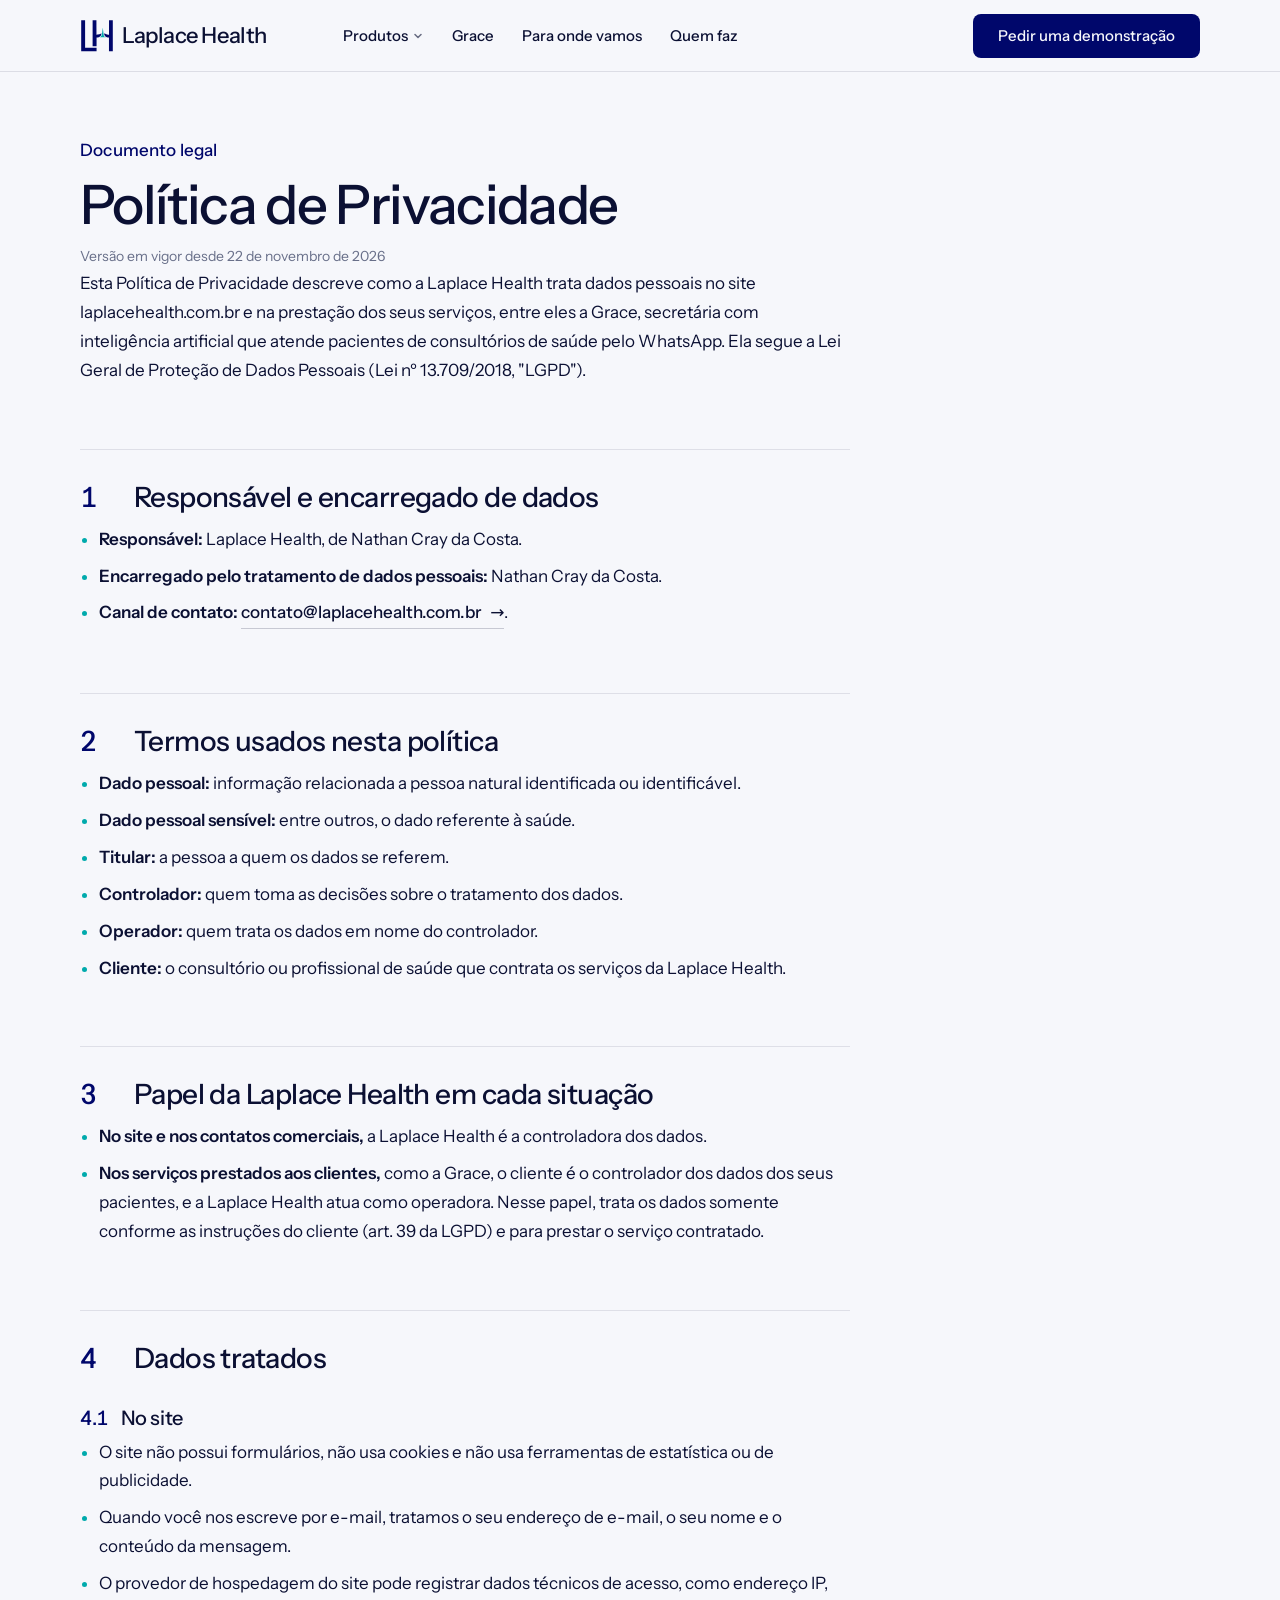
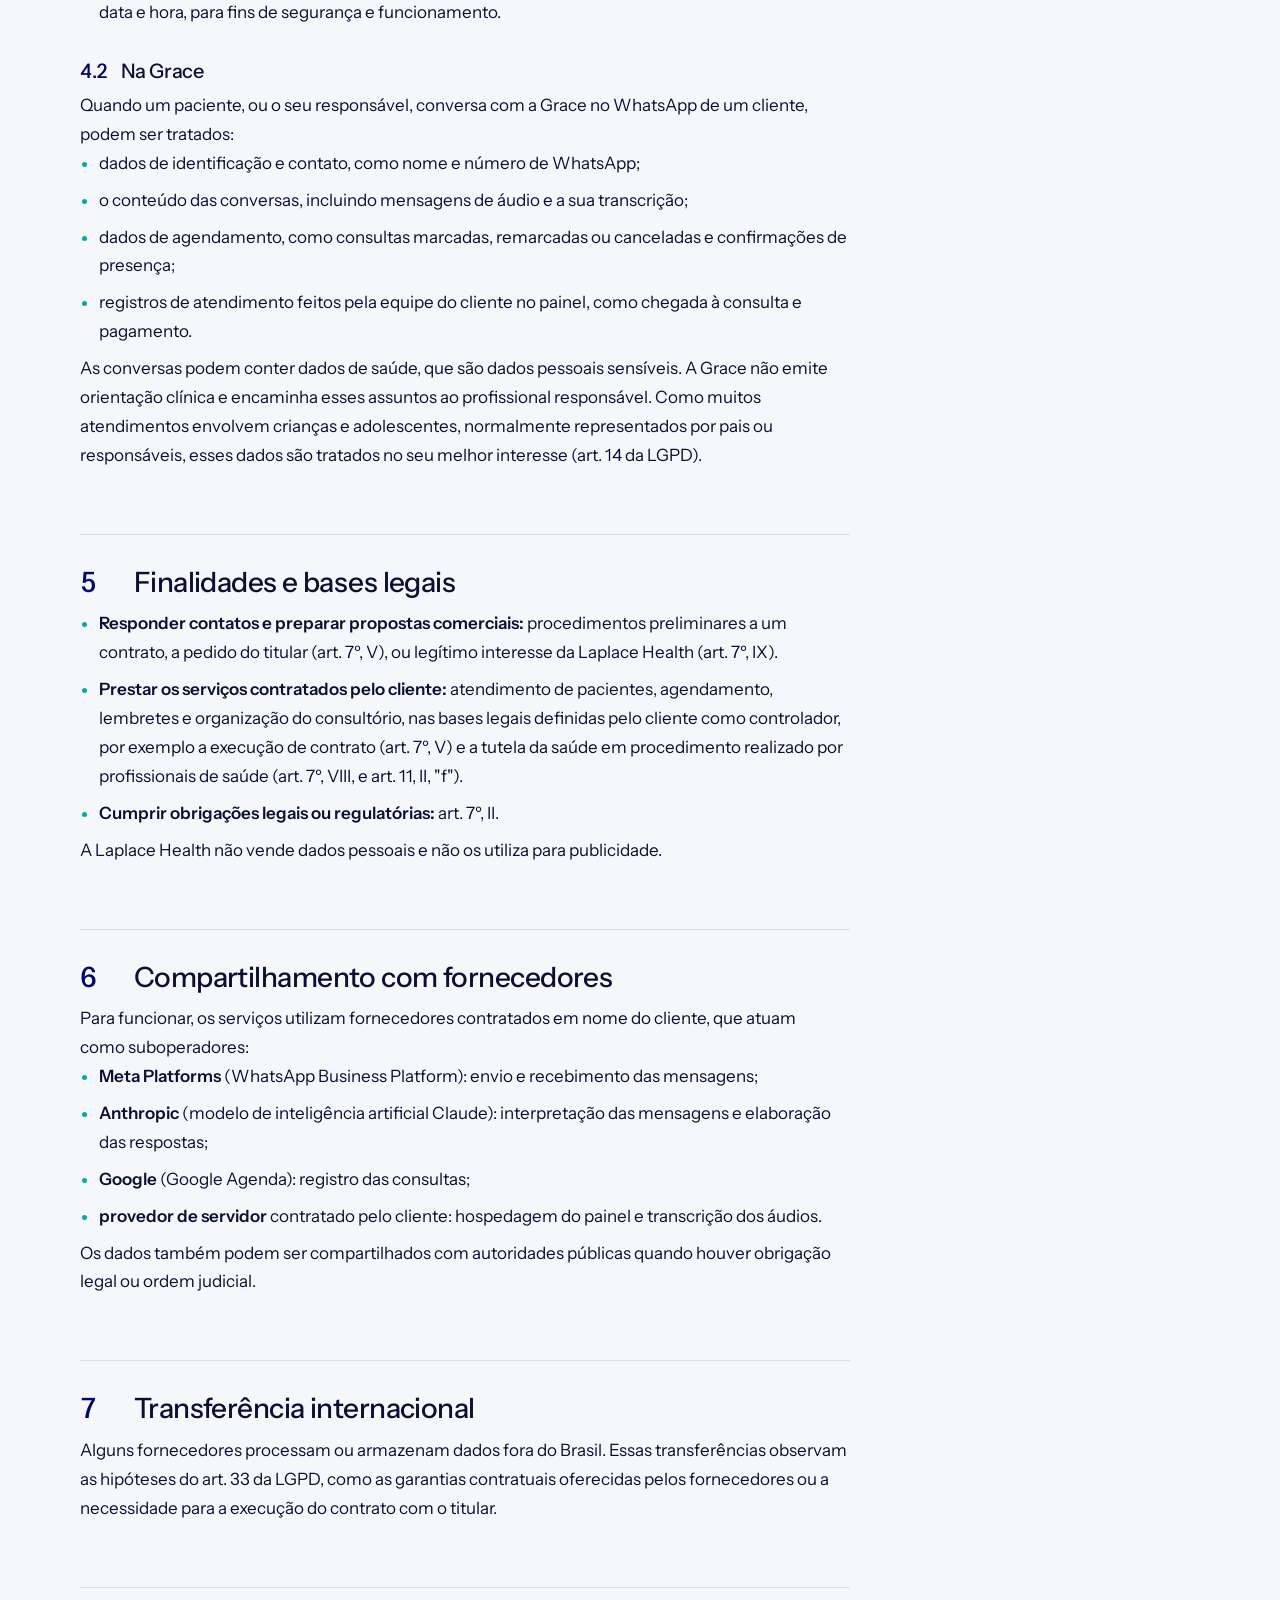
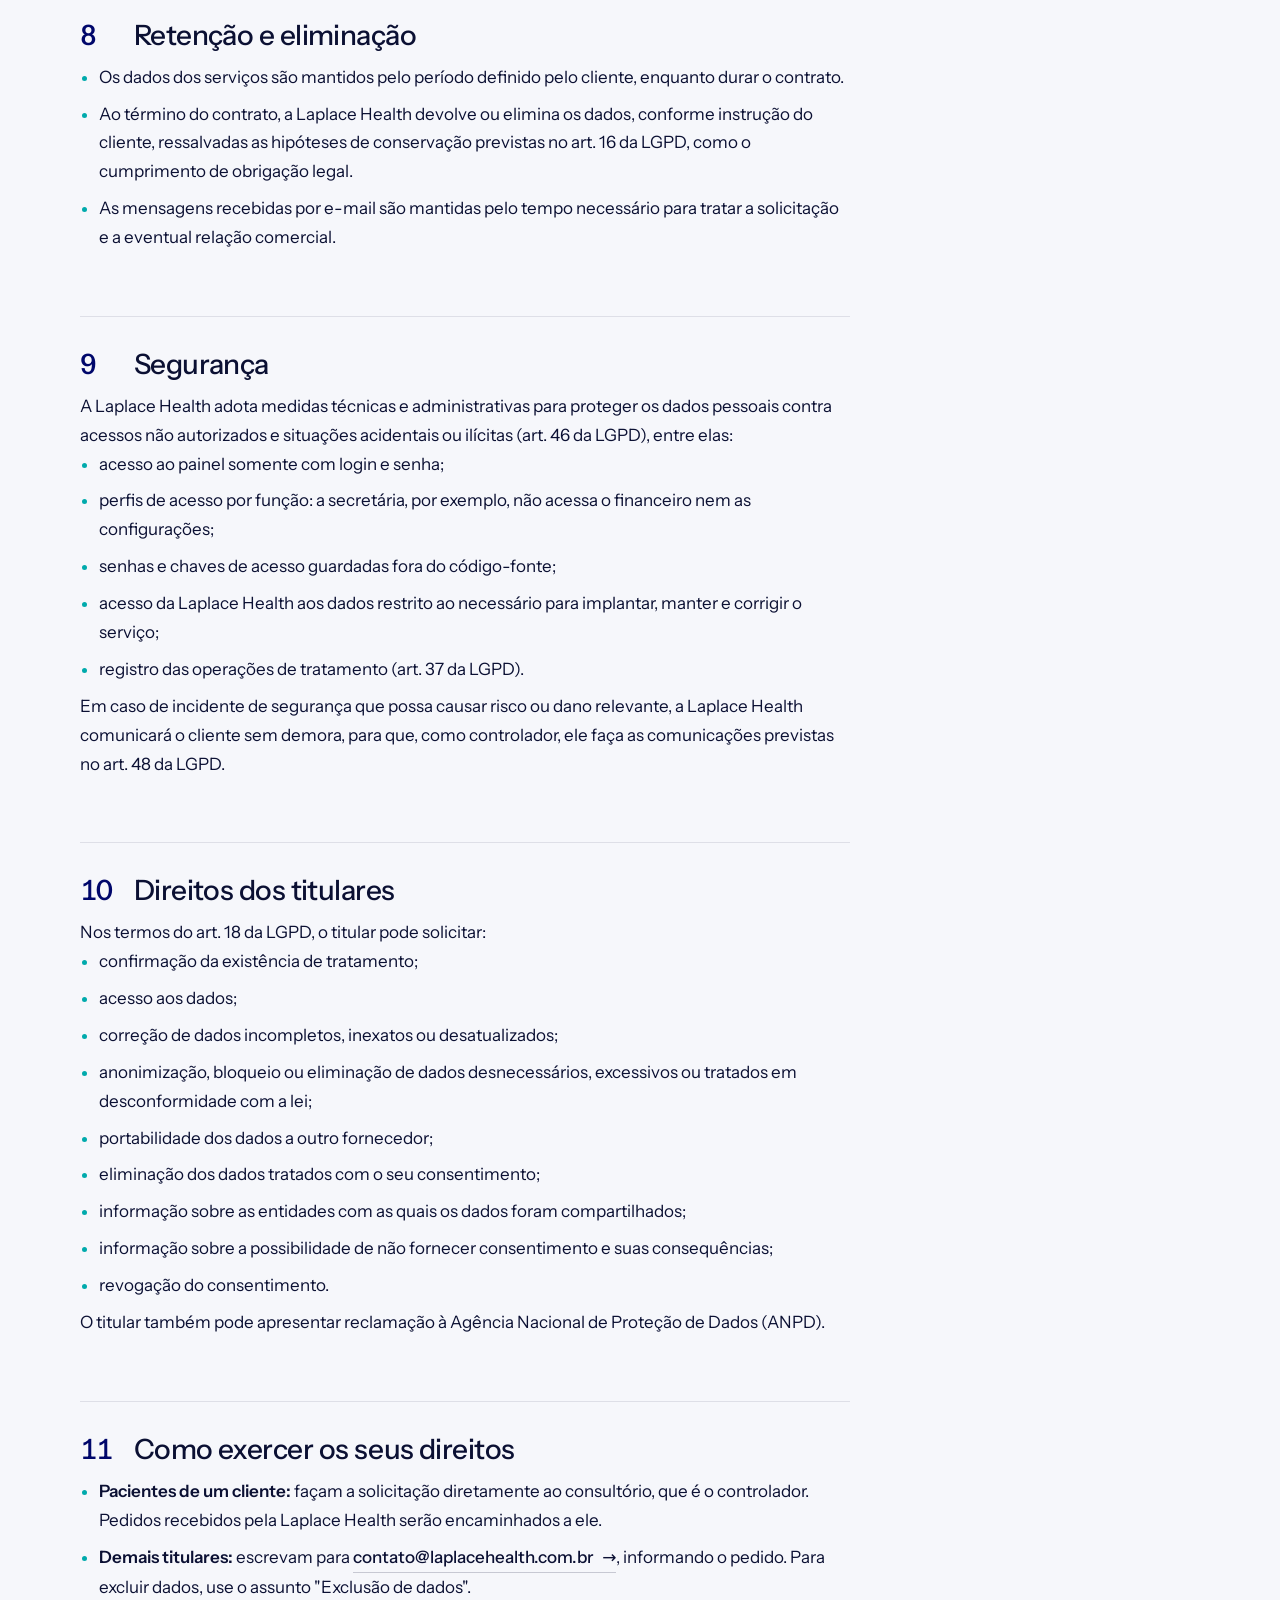
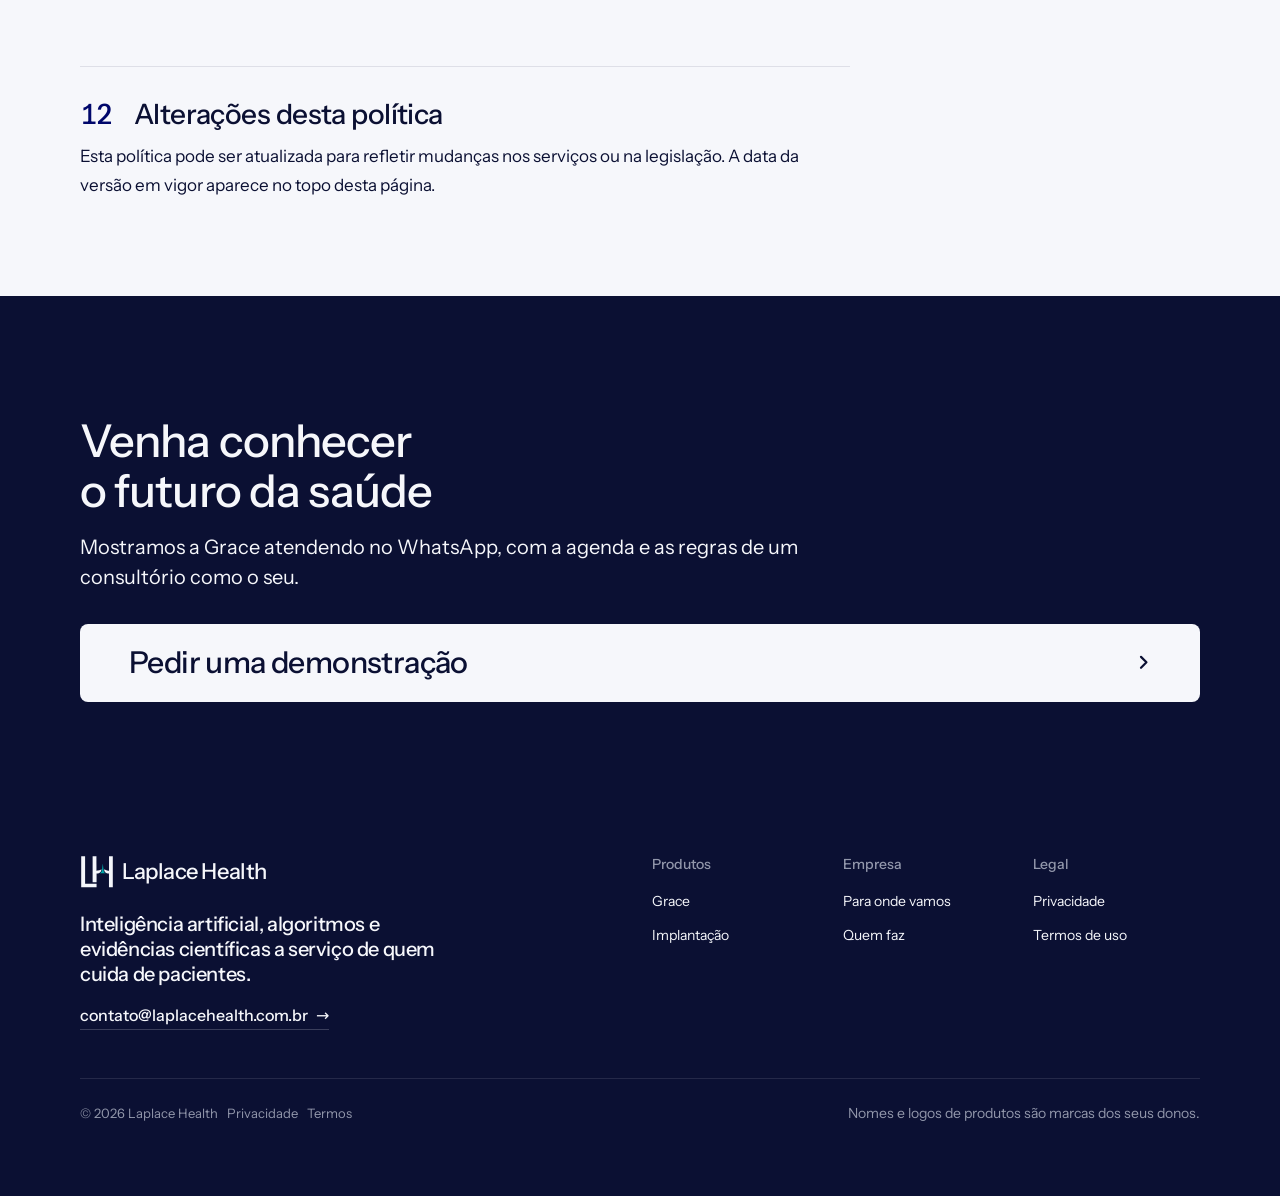
==== privacidade.html @ 8d8a3509 "Site da Laplace Health (publicação) Co-Authored-By: Claude Opus 5.5 <noreply@anthropic.com>" ====
<!doctype html>
<html lang="pt-BR" data-type="software" data-radius="soft" data-ground="sage" data-buttons="tonal" data-motion>
<head>
<meta charset="utf-8">
<meta name="viewport" content="width=device-width, initial-scale=1, viewport-fit=cover">
<title>Política de Privacidade: Laplace Health</title>
<meta name="description" content="Como a Laplace Health trata dados pessoais neste site e na Grace, secretária no WhatsApp para consultórios de saúde.">
<meta property="og:type" content="website">
<meta property="og:title" content="Política de privacidade: Laplace Health">
<meta property="og:description" content="Como a Laplace Health trata dados pessoais neste site e na Grace, secretária no WhatsApp para consultórios de saúde.">
<meta property="og:image" content="share.jpg">
<meta name="twitter:card" content="summary_large_image">
<link rel="icon" href="img/favicon.svg" type="image/svg+xml">
<meta name="theme-color" content="#f6f7fb">
<link rel="canonical" href="https://laplacehealth.com.br/privacidade.html">
<meta name="site-kind" content="software">
<meta name="page-type" content="software">
<link rel="stylesheet" href="assets/system.css">
<link rel="stylesheet" href="assets/ui/cards.css">
<link rel="stylesheet" href="assets/motion/motion.css">
<link rel="stylesheet" href="assets/backgrounds/backgrounds.css">
<link rel="stylesheet" href="assets/layout/layout.css">
<link rel="stylesheet" href="assets/icons/icon.css">
<link rel="stylesheet" href="site.css">
<script>document.documentElement.classList.add('m-enter');setTimeout(()=>document.documentElement.classList.add('m-enter-done'),700)</script>
<script src="assets/backgrounds/backgrounds.js"></script>
<script>document.documentElement.classList.add('mo-js');setTimeout(()=>document.documentElement.classList.add('mo-safe'),2500)</script>
<link rel="modulepreload" href="assets/moments/moments.js">
<link rel="modulepreload" href="assets/moments/lib.js">
</head>
<body>
<header class="nav">
  <div class="wrap nav__bar">
    <a class="skip-link" href="#top">Pular para o conteúdo</a>
    <a class="nav__logo" href="index.html"><img src="img/laplace-health-logo.svg" alt="" width="34" height="34">Laplace Health</a>
    <nav class="nav__links" aria-label="Principal">
      <div class="nav__item">
        <a class="nav__link" href="produtos.html">Produtos <svg class="chev" viewBox="0 0 12 12" aria-hidden="true"><path d="M3 4.5l3 3 3-3" fill="none" stroke="currentColor" stroke-width="1.5" stroke-linecap="round" stroke-linejoin="round"/></svg></a>
        <div class="nav__menu">
          <div class="wrap grid">
            <div class="menu-col span-3">
              <p class="t-label">Grace</p>
              <a href="produtos.html#whatsapp">No WhatsApp<span>Responde, marca e lembra</span></a>
              <a href="produtos.html#painel">O painel<span>Agenda, chegadas e financeiro</span></a>
              <a href="produtos.html#implantacao">Implantação<span>De 6 a 8 semanas</span></a>
            </div>
            <div class="menu-col span-3">
              <p class="t-label">Laplace Health</p>
              <a href="index.html#como">Para onde vamos<span>Saúde mais personalizada e precisa</span></a>
              <a href="index.html#quem">Quem faz<span>Criada por um estudante de medicina</span></a>
            </div>
            <a class="menu-card span-3 start-10" href="produtos.html">
              <div class="panel" style="display:grid;place-items:center;background:#e3f5f1"><img src="img/grace-simbolo.svg" alt="" style="width:64px;height:64px"></div>
              <span class="t-card">Grace</span>
              <span class="t-small muted">Secretária no WhatsApp para consultórios</span>
            </a>
          </div>
        </div>
      </div>
      <div class="nav__item"><a class="nav__link" href="index.html#grace">Grace</a></div>
      <div class="nav__item"><a class="nav__link" href="index.html#como">Para onde vamos</a></div>
      <div class="nav__item"><a class="nav__link" href="index.html#quem">Quem faz</a></div>
    </nav>
    <div class="nav__actions">
      <a class="btn btn--primary" href="mailto:contato@laplacehealth.com.br?subject=Demonstra%C3%A7%C3%A3o%20da%20Grace">Pedir uma demonstração</a>
    </div>
    <button class="nav__toggle" type="button" aria-expanded="false" aria-label="Menu">
      <svg width="18" height="18" viewBox="0 0 18 18" aria-hidden="true"><path d="M2 5h14M2 13h14" stroke="currentColor" stroke-width="1.6" stroke-linecap="round"/></svg>
    </button>
  </div>
</header>

<main id="top" class="legal">
  <div class="wrap"><div class="measure">
    <p class="t-label legal__kicker">Documento legal</p>
    <h1>Política de Privacidade</h1>
    <p class="updated">Versão em vigor desde 22 de novembro de 2026</p>
    <p>Esta Política de Privacidade descreve como a Laplace Health trata dados pessoais no site laplacehealth.com.br e na prestação dos seus serviços, entre eles a Grace, secretária com inteligência artificial que atende pacientes de consultórios de saúde pelo WhatsApp. Ela segue a Lei Geral de Proteção de Dados Pessoais (Lei nº 13.709/2018, "LGPD").</p>

    <h2><span class="legal__n">1</span>Responsável e encarregado de dados</h2>
    <ul>
      <li><strong>Responsável:</strong> Laplace Health, de Nathan Cray da Costa.</li>
      <li><strong>Encarregado pelo tratamento de dados pessoais:</strong> Nathan Cray da Costa.</li>
      <li><strong>Canal de contato:</strong> <a class="link" href="mailto:contato@laplacehealth.com.br">contato@laplacehealth.com.br</a>.</li>
    </ul>

    <h2><span class="legal__n">2</span>Termos usados nesta política</h2>
    <ul>
      <li><strong>Dado pessoal:</strong> informação relacionada a pessoa natural identificada ou identificável.</li>
      <li><strong>Dado pessoal sensível:</strong> entre outros, o dado referente à saúde.</li>
      <li><strong>Titular:</strong> a pessoa a quem os dados se referem.</li>
      <li><strong>Controlador:</strong> quem toma as decisões sobre o tratamento dos dados.</li>
      <li><strong>Operador:</strong> quem trata os dados em nome do controlador.</li>
      <li><strong>Cliente:</strong> o consultório ou profissional de saúde que contrata os serviços da Laplace Health.</li>
    </ul>

    <h2><span class="legal__n">3</span>Papel da Laplace Health em cada situação</h2>
    <ul>
      <li><strong>No site e nos contatos comerciais,</strong> a Laplace Health é a controladora dos dados.</li>
      <li><strong>Nos serviços prestados aos clientes,</strong> como a Grace, o cliente é o controlador dos dados dos seus pacientes, e a Laplace Health atua como operadora. Nesse papel, trata os dados somente conforme as instruções do cliente (art. 39 da LGPD) e para prestar o serviço contratado.</li>
    </ul>

    <h2><span class="legal__n">4</span>Dados tratados</h2>
    <h3><span class="legal__n">4.1</span>No site</h3>
    <ul>
      <li>O site não possui formulários, não usa cookies e não usa ferramentas de estatística ou de publicidade.</li>
      <li>Quando você nos escreve por e-mail, tratamos o seu endereço de e-mail, o seu nome e o conteúdo da mensagem.</li>
      <li>O provedor de hospedagem do site pode registrar dados técnicos de acesso, como endereço IP, data e hora, para fins de segurança e funcionamento.</li>
    </ul>
    <h3><span class="legal__n">4.2</span>Na Grace</h3>
    <p>Quando um paciente, ou o seu responsável, conversa com a Grace no WhatsApp de um cliente, podem ser tratados:</p>
    <ul>
      <li>dados de identificação e contato, como nome e número de WhatsApp;</li>
      <li>o conteúdo das conversas, incluindo mensagens de áudio e a sua transcrição;</li>
      <li>dados de agendamento, como consultas marcadas, remarcadas ou canceladas e confirmações de presença;</li>
      <li>registros de atendimento feitos pela equipe do cliente no painel, como chegada à consulta e pagamento.</li>
    </ul>
    <p>As conversas podem conter dados de saúde, que são dados pessoais sensíveis. A Grace não emite orientação clínica e encaminha esses assuntos ao profissional responsável. Como muitos atendimentos envolvem crianças e adolescentes, normalmente representados por pais ou responsáveis, esses dados são tratados no seu melhor interesse (art. 14 da LGPD).</p>

    <h2><span class="legal__n">5</span>Finalidades e bases legais</h2>
    <ul>
      <li><strong>Responder contatos e preparar propostas comerciais:</strong> procedimentos preliminares a um contrato, a pedido do titular (art. 7º, V), ou legítimo interesse da Laplace Health (art. 7º, IX).</li>
      <li><strong>Prestar os serviços contratados pelo cliente:</strong> atendimento de pacientes, agendamento, lembretes e organização do consultório, nas bases legais definidas pelo cliente como controlador, por exemplo a execução de contrato (art. 7º, V) e a tutela da saúde em procedimento realizado por profissionais de saúde (art. 7º, VIII, e art. 11, II, "f").</li>
      <li><strong>Cumprir obrigações legais ou regulatórias:</strong> art. 7º, II.</li>
    </ul>
    <p>A Laplace Health não vende dados pessoais e não os utiliza para publicidade.</p>

    <h2><span class="legal__n">6</span>Compartilhamento com fornecedores</h2>
    <p>Para funcionar, os serviços utilizam fornecedores contratados em nome do cliente, que atuam como suboperadores:</p>
    <ul>
      <li><strong>Meta Platforms</strong> (WhatsApp Business Platform): envio e recebimento das mensagens;</li>
      <li><strong>Anthropic</strong> (modelo de inteligência artificial Claude): interpretação das mensagens e elaboração das respostas;</li>
      <li><strong>Google</strong> (Google Agenda): registro das consultas;</li>
      <li><strong>provedor de servidor</strong> contratado pelo cliente: hospedagem do painel e transcrição dos áudios.</li>
    </ul>
    <p>Os dados também podem ser compartilhados com autoridades públicas quando houver obrigação legal ou ordem judicial.</p>

    <h2><span class="legal__n">7</span>Transferência internacional</h2>
    <p>Alguns fornecedores processam ou armazenam dados fora do Brasil. Essas transferências observam as hipóteses do art. 33 da LGPD, como as garantias contratuais oferecidas pelos fornecedores ou a necessidade para a execução do contrato com o titular.</p>

    <h2><span class="legal__n">8</span>Retenção e eliminação</h2>
    <ul>
      <li>Os dados dos serviços são mantidos pelo período definido pelo cliente, enquanto durar o contrato.</li>
      <li>Ao término do contrato, a Laplace Health devolve ou elimina os dados, conforme instrução do cliente, ressalvadas as hipóteses de conservação previstas no art. 16 da LGPD, como o cumprimento de obrigação legal.</li>
      <li>As mensagens recebidas por e-mail são mantidas pelo tempo necessário para tratar a solicitação e a eventual relação comercial.</li>
    </ul>

    <h2><span class="legal__n">9</span>Segurança</h2>
    <p>A Laplace Health adota medidas técnicas e administrativas para proteger os dados pessoais contra acessos não autorizados e situações acidentais ou ilícitas (art. 46 da LGPD), entre elas:</p>
    <ul>
      <li>acesso ao painel somente com login e senha;</li>
      <li>perfis de acesso por função: a secretária, por exemplo, não acessa o financeiro nem as configurações;</li>
      <li>senhas e chaves de acesso guardadas fora do código-fonte;</li>
      <li>acesso da Laplace Health aos dados restrito ao necessário para implantar, manter e corrigir o serviço;</li>
      <li>registro das operações de tratamento (art. 37 da LGPD).</li>
    </ul>
    <p>Em caso de incidente de segurança que possa causar risco ou dano relevante, a Laplace Health comunicará o cliente sem demora, para que, como controlador, ele faça as comunicações previstas no art. 48 da LGPD.</p>

    <h2><span class="legal__n">10</span>Direitos dos titulares</h2>
    <p>Nos termos do art. 18 da LGPD, o titular pode solicitar:</p>
    <ul>
      <li>confirmação da existência de tratamento;</li>
      <li>acesso aos dados;</li>
      <li>correção de dados incompletos, inexatos ou desatualizados;</li>
      <li>anonimização, bloqueio ou eliminação de dados desnecessários, excessivos ou tratados em desconformidade com a lei;</li>
      <li>portabilidade dos dados a outro fornecedor;</li>
      <li>eliminação dos dados tratados com o seu consentimento;</li>
      <li>informação sobre as entidades com as quais os dados foram compartilhados;</li>
      <li>informação sobre a possibilidade de não fornecer consentimento e suas consequências;</li>
      <li>revogação do consentimento.</li>
    </ul>
    <p>O titular também pode apresentar reclamação à Agência Nacional de Proteção de Dados (ANPD).</p>

    <h2 id="exclusao"><span class="legal__n">11</span>Como exercer os seus direitos</h2>
    <ul>
      <li><strong>Pacientes de um cliente:</strong> façam a solicitação diretamente ao consultório, que é o controlador. Pedidos recebidos pela Laplace Health serão encaminhados a ele.</li>
      <li><strong>Demais titulares:</strong> escrevam para <a class="link" href="mailto:contato@laplacehealth.com.br?subject=Direitos%20do%20titular">contato@laplacehealth.com.br</a>, informando o pedido. Para excluir dados, use o assunto "Exclusão de dados".</li>
    </ul>

    <h2><span class="legal__n">12</span>Alterações desta política</h2>
    <p>Esta política pode ser atualizada para refletir mudanças nos serviços ou na legislação. A data da versão em vigor aparece no topo desta página.</p>
  </div></div>
</main>

<footer class="footer closing footer--dark ground-inverse" id="contact" aria-labelledby="close-h">
  <div class="wrap">
    <div class="closing__cta close--type">
      <div class="section-head">
        <h2 id="close-h">Venha conhecer o futuro da saúde</h2>
        <p>Mostramos a Grace atendendo no WhatsApp, com a agenda e as regras de um consultório como o seu.</p>
      </div>
      <a class="btn btn--primary btn--xl btn--wide" href="mailto:contato@laplacehealth.com.br?subject=Demonstra%C3%A7%C3%A3o%20da%20Grace">Pedir uma demonstração<svg class="m-arrow" viewBox="0 0 12 12" aria-hidden="true"><path class="m-arrow__stem" d="M1 6h8"/><path class="m-arrow__head" d="M4.5 2.5 8 6l-3.5 3.5"/></svg></a>
    </div>
    <div class="closing__links">
      <div class="grid">
        <div class="span-4 stack-4">
          <a class="nav__logo" href="index.html"><img src="img/laplace-health-logo-claro.svg" alt="" width="34" height="34">Laplace Health</a>
          <p class="footer__lede">Inteligência artificial, algoritmos e evidências científicas a serviço de quem cuida de pacientes.</p>
          <p><a class="link" href="mailto:contato@laplacehealth.com.br">contato@laplacehealth.com.br</a></p>
        </div>
        <div class="span-2 start-7 footer__col"><h3>Produtos</h3><ul><li><a href="produtos.html">Grace</a></li><li><a href="produtos.html#implantacao">Implantação</a></li></ul></div>
        <div class="span-2 footer__col"><h3>Empresa</h3><ul><li><a href="index.html#como">Para onde vamos</a></li><li><a href="index.html#quem">Quem faz</a></li></ul></div>
        <div class="span-2 footer__col"><h3>Legal</h3><ul><li><a href="privacidade.html">Privacidade</a></li><li><a href="termos.html">Termos de uso</a></li></ul></div>
      </div>
      <div class="footer__legal">
        <span>&copy; 2026 Laplace Health &nbsp; <a href="privacidade.html">Privacidade</a> &nbsp; <a href="termos.html">Termos</a></span>
        <div class="socials"></div>
        <span class="t-small">Nomes e logos de produtos são marcas dos seus donos.</span>
      </div>
    </div>
  </div>
</footer>

<nav class="actionbar" aria-label="Ação rápida">
  <a class="btn btn--primary" href="mailto:contato@laplacehealth.com.br?subject=Demonstra%C3%A7%C3%A3o%20da%20Grace">Pedir uma demonstração</a>
</nav>

<script type="module" src="assets/system.js"></script>
<script type="module" src="assets/motion/motion.js"></script>
<script type="module" src="assets/layout/layout.js"></script>
</body>
</html>
---- assets/system.css ----
/*
  taste-skill system.css - the one system for the page. Link it first, then assets/ui/cards.css (the
  feature card, its panel and the fragment placements), then set the palette (--p-*), the fonts and
  the radius set on :root in the page (node scripts/start.mjs prints that block).
  Do not add a second grid, spacing scale, type scale, radius scale, button or card style.
*/

/* ---------------------------------------------------------------- tokens */
:root {
  /* palette (hex only; fx.js reads --bg --surface --ink --muted --accent --accent-ink) */
  --p-bg: #ffffff;
  --p-surface: #f4f4f4;
  --p-ink: #111111;
  --p-muted: #6b6b6b;
  --p-accent: #1a4be0;
  --p-accent-ink: #ffffff;
  --p-action: #1a4be0;      /* buttons, links, focus: the accent, or the ink when the accent is too pale */
  --p-action-ink: #ffffff;
  --p-inv-bg: #111111;
  --p-inv-surface: #1c1c1c;
  --p-inv-ink: #f4f4f4;
  --p-inv-muted: #a3a3a3;
  --p-inv-accent: #ffffff;
  --p-inv-accent-ink: #111111;
  --p-inv-action: #ffffff;
  --p-inv-action-ink: #111111;
  /* the lit ground behind UI and in the closing band (references/cards.md), one per page, tech pages only
     (none on kind other, which is flat): <html data-ground="sand|sky|sage|painting">. system.js gives it to every ground
     that holds UI, on light and dark pages alike; --hue on one panel changes only its accent */
  --ground-bg: #d9ccb7; --ground-surface: #e9e0d2; --ground-ink: #2a2622; --ground-muted: #5a534a; --ground-accent: #a8794a;

  /* fonts */
  --font-display: system-ui, -apple-system, "Segoe UI", sans-serif;
  --font-text: system-ui, -apple-system, "Segoe UI", sans-serif;
  --font-mono: ui-monospace, "SFMono-Regular", Menlo, Consolas, monospace;
  --display-weight: 400;    /* headlines 400; 500 on a tech page (software, gaming, hardware) */
  --display-tracking: -0.025em;

  /* the page rhythm (references/layout-v4.md): one section per screen. The header is fixed and
     --nav tall; every section is padded --padt above and --padb (plus the phone action bar, --bar)
     below, and is exactly one or two screens tall (--h: 1 or 2; --hm on a phone). The hero's words
     start --hgap under the header and its content ends --hpadb above the fold. */
  --nav: 72px;
  --padt: 120px;
  --padb: 72px;
  --hgap: 48px;
  --hpadb: 64px;
  --bar: 0px;
  /* grid: one .wrap (alias .container) for the header, every section and the footer, the same
     --gut on both sides: 1280 wide at x 80-1360 at 1440, 342 at x 24-366 at 390 */
  --container: 1280px;
  --gut: 80px;
  --pad: var(--gut);
  --gutter: 24px;

  /* spacing: 4/8 scale */
  --s-1: 4px;  --s-2: 8px;  --s-3: 12px; --s-4: 16px; --s-5: 24px;
  --s-6: 32px; --s-7: 48px; --s-8: 64px; --s-9: 96px; --s-10: 128px;
  --section: 40px;      /* only a .section outside main (the kit's demo pages); every main > section and
                           footer.closing take --padt and --padb */
  --section-band: 56px; /* the same for an older footer outside footer.closing */
  --head-gap: 48px;     /* the one heading-to-content gap, 32 on a phone (layout.css reads it as --ly-head-gap) */
  --card-pad: 16px;     /* card padding (cards.css sets its own for cards with a panel) */
  --card-gap: 16px;     /* gap between cards */

  /* type scale (the only sizes on the page) */
  --t-label: 13px;
  --t-small: 14px;
  --t-body: 16px;
  --t-lead: 18px;
  --t-card: 18px;
  --t-h3: 24px;
  /* straight lines from the phone size at 390 to the desktop size at 1440 (system.md's table) */
  --t-h2: clamp(30px, 1.72vw + 23.3px, 48px);
  --t-h1: clamp(38px, 3.24vw + 25.4px, 72px);
  /* a big number stays a step under the h2 (VI-11): 38 at 1440, 28 at 390, so it never reads as a
     section heading; a stats row and a price set their own, smaller still */
  --t-stat: clamp(28px, .952vw + 24.29px, 38px);

  /* radius: one scale (soft by default; data-radius on <html> switches it) */
  --r-sm: 8px;  --r-md: 12px; --r-lg: 20px; --r-btn: 8px;

  /* controls (fixed here; a page never adds its own) */
  --btn-h: 44px;
  --btn-h-sm: 36px;
  --nav-h: var(--nav);  /* the older name, kept for the kit's files */
  --icon: 16px;         /* small icons: socials, menu chevrons, mono brand marks */

  /* motion: the one UI ease-out (motion.css --m-ease and ui/base.css --u-ease read it; references/motion.md) */
  --ease: cubic-bezier(.2, .8, .2, 1);
  --dur: 180ms;
}
html[data-radius="sharp"] { --r-sm: 4px; --r-md: 6px;  --r-lg: 8px;  --r-btn: 4px; }
html[data-radius="soft"]  { --r-sm: 8px; --r-md: 12px; --r-lg: 20px; --r-btn: 8px; }
html[data-radius="round"] { --r-sm: 10px; --r-md: 16px; --r-lg: 24px; --r-btn: 999px; }
/* the four lit grounds (references/cards.md); sand is the default above. painting goes with
   painterly-landscape (x.ai's daylight sky over olive hills) */
html[data-ground="sky"]      { --ground-bg: #c6d3df; --ground-surface: #d6e0e9; --ground-ink: #25303a; --ground-muted: #4d5964; --ground-accent: #3f6a92; }
html[data-ground="sage"]     { --ground-bg: #cdd6c6; --ground-surface: #dce3d6; --ground-ink: #262d24; --ground-muted: #535b51; --ground-accent: #6c8e63; }
html[data-ground="painting"] { --ground-bg: #79a8d6; --ground-surface: #a6c4e2; --ground-ink: #16212c; --ground-muted: #273949; --ground-accent: #9c9b3c; }
/* cards.css takes its card and panel radii from this scale */
html[data-radius] .card { --c-r: var(--r-lg); }
html[data-radius] .panel { --p-r: var(--r-md); }

/* a phone: the header 56, the sections padded 96 / 48, the hero's words 40 under the header and its
   content ending 24 above the fold, 24 at both sides, 12 between columns */
@media (max-width: 639px) {
  :root { --nav: 56px; --padt: 96px; --padb: 48px; --hgap: 40px; --hpadb: 24px; --gut: 24px; --gutter: 12px; --card-gap: 12px; --head-gap: 32px; }
}
@media (min-width: 640px) {
  :root { --gut: 48px; --section: 48px; --section-band: 72px; --card-pad: 24px; }
}
@media (min-width: 1024px) {
  :root { --gut: 80px; --section: 56px; --section-band: 96px; --card-gap: 24px;
          --t-lead: 20px; --t-card: 20px; --t-h3: 28px; }
  /* a place (and a local service): the 1200 column at x 120-1320 */
  html[data-type="place"] { --gut: 120px; --container: 1200px; }
}
/* a place (VI-06, ST-96, PH-23): its own smaller type (h1 48/53 and 32/37, h2 32/40 and 24/30, titles
   and the sub-line 20 and 18), the Recipe 3 hero's gap under its photograph (40, 24 on a phone),
   square photographs and cards and 2px buttons, whatever data-radius and data-buttons say */
:root[data-type="place"] {
  --hgap: 40px;
  --t-h1: clamp(32px, 1.524vw + 26.06px, 48px);
  --t-h2: clamp(24px, .762vw + 21px, 32px);
  --t-h3: clamp(20px, .381vw + 18.51px, 24px);
  --r-sm: 2px; --r-md: 0px; --r-lg: 0px; --r-btn: 2px;
}
:root[data-type="place"] :is(h1, .t-h1) { line-height: 1.104; }
:root[data-type="place"] :is(h2, .t-h2) { line-height: 1.25; }
@media (max-width: 639px) {
  :root[data-type="place"] { --hgap: 24px; }
  :root[data-type="place"] :is(h1, .t-h1) { line-height: 1.156; }
}

/* ---------------------------------------------------------------- grounds (at most three) */
:root, .ground-base {
  --bg: var(--p-bg); --surface: var(--p-surface); --ink: var(--p-ink); --muted: var(--p-muted);
  --accent: var(--p-accent); --accent-ink: var(--p-accent-ink); --card: var(--p-surface);
  --action: var(--p-action); --action-ink: var(--p-action-ink);
}
.ground-surface {
  --bg: var(--p-surface); --surface: var(--p-bg); --ink: var(--p-ink); --muted: var(--p-muted);
  --accent: var(--p-accent); --accent-ink: var(--p-accent-ink); --card: var(--p-bg);
  --action: var(--p-action); --action-ink: var(--p-action-ink);
}
.ground-inverse {
  --bg: var(--p-inv-bg); --surface: var(--p-inv-surface); --ink: var(--p-inv-ink); --muted: var(--p-inv-muted);
  --accent: var(--p-inv-accent); --accent-ink: var(--p-inv-accent-ink); --card: var(--p-inv-surface);
  --action: var(--p-inv-action); --action-ink: var(--p-inv-action-ink);
}
:root, .ground-base, .ground-surface, .ground-inverse {
  --line: color-mix(in oklab, var(--ink) 11%, transparent);
  --line-strong: color-mix(in oklab, var(--ink) 20%, transparent);
  /* effects (fx.js) and UI fragments (assets/ui) take the colours of the ground they sit on */
  --fx-bg: var(--bg); --fx-surface: var(--surface); --fx-ink: var(--ink); --fx-muted: var(--muted);
  --fx-accent: var(--accent); --fx-accent-ink: var(--accent-ink);
  --ui-font: var(--font-text); --ui-mono: var(--font-mono); --ui-radius: var(--r-md);
}
.ground-base, .ground-surface, .ground-inverse { background: var(--bg); color: var(--ink); }

/* ---------------------------------------------------------------- base */
*, *::before, *::after { box-sizing: border-box; }
/* an anchor lands on the section's top (the judge's frame): the fixed header covers --nav of its --padt */
html { -webkit-text-size-adjust: 100%; scroll-padding-top: 0; scroll-behavior: auto; margin: 0; }
body {
  margin: 0; background: var(--bg); color: var(--ink);
  font: 400 var(--t-body)/1.55 var(--font-text);
  -webkit-font-smoothing: antialiased; text-rendering: optimizeLegibility; overflow-x: clip;
}
img, svg, video, canvas { display: block; max-width: 100%; }
/* hidden means hidden, also on an img the line above makes a block (a menu tab's photograph, a peek photograph) */
[hidden] { display: none !important; }
img, video { height: auto; }
a { color: inherit; text-decoration: none; }
button { font: inherit; color: inherit; }
h1, h2, h3, h4, p, ul, ol, figure, blockquote { margin: 0; }
ul, ol { padding: 0; list-style: none; }
h1, h2, h3, h4 {
  font-family: var(--font-display); font-weight: var(--display-weight);
  letter-spacing: var(--display-tracking); text-wrap: balance; overflow-wrap: break-word;
  /* a long word (a German compound at 390) breaks at a syllable with a hyphen, in the language of <html lang>;
     only words of 10 letters or more, 4 at least on each side, so a short English heading never breaks */
  hyphens: auto; -webkit-hyphens: auto; hyphenate-limit-chars: 10 4 4;
}
h1, .t-h1 { font-size: var(--t-h1); line-height: 1.04; }
h2, .t-h2 { font-size: var(--t-h2); line-height: 1.1; }
h3, .t-h3 { font-size: var(--t-h3); line-height: 1.2; }
h4, .t-card { font-family: var(--font-text); font-weight: 500; font-size: var(--t-card); line-height: 1.3; letter-spacing: -0.01em; }
p { text-wrap: pretty; }
.t-lead  { font-size: var(--t-lead); line-height: 1.5; }
.t-body  { font-size: var(--t-body); line-height: 1.55; }
.t-small { font-size: var(--t-small); line-height: 1.5; }
.t-label { font-size: var(--t-label); font-weight: 500; line-height: 1.4; letter-spacing: 0.01em; }
.t-stat  { font-family: var(--font-display); font-weight: var(--display-weight); font-size: var(--t-stat);
           line-height: 1; letter-spacing: var(--display-tracking); font-variant-numeric: tabular-nums; }
.muted { color: var(--muted); }
.mono  { font-family: var(--font-mono); }
.measure { max-width: 62ch; }
:focus-visible { outline: 2px solid var(--action); outline-offset: 2px; border-radius: 2px; }
::selection { background: color-mix(in oklab, var(--accent) 30%, transparent); }

/* ---------------------------------------------------------------- grid */
.wrap, .container { width: min(100% - 2 * var(--gut), var(--container)); margin-inline: auto; padding-inline: 0; }
.grid { display: grid; grid-template-columns: repeat(12, minmax(0, 1fr)); column-gap: var(--gutter); row-gap: var(--card-gap); }
.grid > * { min-width: 0; grid-column: 1 / -1; }
.section { padding-block: var(--section); }

/* ---------------------------------------------------------------- one section per screen
   The page is a stack of screens. Framed at scrollY = k x the screen height, a shot shows exactly one
   section: the hero alone on the first screen, every other section (and footer.closing, the close and
   the footer in one) exactly one or two screens tall, its h2 first, --padt under its top. Heights
   and padding do it: no pinning, snapping or script.
     <section class="section" id=".." style="--h: 2">     (2 screens; --hm sets a phone's count alone)
       <div class="wrap"> the h2 first, then the content </div>     (the one in-flow child)
     </section>
   A layer (a full-bleed photograph or ground behind the words) is an <img class="layer" aria-hidden="true">
   beside the .wrap. Content must fit: one screen holds 708px of content at 1440x900 (900 - 120 - 72),
   two hold 1,608 (the second screen's part starts --padt under its top with .g2). From 640 to 1279 a
   section keeps at least its screens and grows past them rather than overlap the next. */
main > :is(section, .section), footer.closing {
  position: relative; box-sizing: border-box;
  height: calc(var(--h, 1) * 100vh); height: calc(var(--h, 1) * 100svh);
  padding: var(--padt) 0 calc(var(--padb) + var(--bar));
}
main > :is(section, .section) > :is(.wrap, .container), footer.closing > .wrap { position: relative; z-index: 1; height: 100%; }
main > :is(section, .section) > :is(.wrap, .container):not(.grid) { display: flex; flex-direction: column; }
/* a .wrap that is the section's grid too (class="wrap grid"): its rows start at the top */
main > :is(section, .section) > :is(.wrap, .container).grid { align-content: start; }
/* .fill: the block that takes what the screen leaves under the heading (a photograph, a frame) */
main > :is(section, .section) > .wrap > .fill { flex: 1 1 0; min-height: 0; }
/* two screens as two groups: row 1 the h2 and the first group, row 2 the rest (no second h2), starting
   --padt under the second screen's top, so the second shot looks like any other section */
main > :is(section, .section).g2, footer.closing.g2 { --h: 2; }
main > :is(section, .section).g2 > :is(.wrap, .container), footer.closing.g2 > .wrap { display: grid; grid-template-rows: minmax(0, 1fr) minmax(0, 1fr); row-gap: calc(var(--padt) + var(--padb) + var(--bar)); }
main > :is(section, .section).g2 > :is(.wrap, .container) > *, footer.closing.g2 > .wrap > * { min-height: 0; align-self: start; }
main > :is(section, .section).g2 > :is(.wrap, .container) > :is(.group, .fill) { align-self: stretch; }
/* a group: one screen's part of a .g2 section (its h2 and first rows, or the rest) */
.group { display: flex; flex-direction: column; min-height: 0; }
/* each screen's card row runs down to that screen's foot (the cards stretch, their panels grow), so
   the second screen of a .g2 is never a short row over an empty ground; both rows end on the same line */
@media (min-width: 1024px) {
  main > :is(section, .section).g2 > .wrap > .grid:last-child,
  main > :is(section, .section).g2 > .wrap > .group > .grid:last-child { align-self: stretch; flex: 1 1 auto; min-height: 0; }
}
.group > .fill { flex: 1 1 0; min-height: 0; }
@media (min-width: 640px) and (max-width: 1279px) {
  main > :is(section, .section):not(.hero, .section--hero), footer.closing {
    height: auto; min-height: calc(var(--h, 1) * 100vh); min-height: calc(var(--h, 1) * 100svh);
  }
  /* the section is a column and its .wrap takes all of it, so a .fill (a photograph, a frame) still
     grows to the section's foot (a min-height percentage would not resolve, leaving it at its least) */
  /* :where() keeps it at no weight, so a page's own phone- or tablet-only hiding (section.desk-only { display: none }) wins */
  :where(main > :is(section, .section):not(.hero, .section--hero), footer.closing) { display: flex; flex-direction: column; }
  main > :is(section, .section):not(.hero, .section--hero) > :is(.wrap, .container), footer.closing > .wrap { flex: 1 0 auto; height: auto; min-height: 0; }
}
/* a phone: lvh (the screen with its bars hidden) for every section but the hero; --hm when stacking
   makes the content taller than the desktop count */
@media (max-width: 639px) {
  /* at least its screens, never less: content a screen cannot hold makes the section taller (the rhythm
     check then asks for --hm: 2 or less content); a fixed height would lay its last rows over the next
     section, the fault the phone shots showed most (a list under the closing heading and its button) */
  main > :is(section, .section):not(.hero, .section--hero), footer.closing {
    height: auto; min-height: calc(var(--hm, var(--h, 1)) * 100vh); min-height: calc(var(--hm, var(--h, 1)) * 100lvh);
  }
  /* one grid row at least the screens tall that grows with the .wrap's content: the .wrap is stretched to
     it, so its .fill and its two groups still share a definite height */
  /* (at no weight, as on the tablet: a page's own section.desk-only { display: none } still hides it) */
  :where(main > :is(section, .section):not(.hero, .section--hero):has(> :is(.wrap, .container)), footer.closing) {
    display: grid; grid-template-columns: minmax(0, 1fr); grid-template-rows: 1fr; grid-auto-rows: auto;
  }
  main > :is(section, .section):not(.hero, .section--hero) > :is(.wrap, .container), footer.closing > .wrap { height: auto; }
  main > :is(section, .section).g2m, footer.closing.g2m { --hm: 2; }
  main > :is(section, .section).g2m > :is(.wrap, .container), footer.closing.g2m > .wrap { display: grid; grid-template-rows: minmax(0, 1fr) minmax(0, 1fr); row-gap: calc(var(--padt) + var(--padb) + var(--bar)); }
  /* stacked in one, the two groups keep the open cards' 32px, so the first group's last panel never meets
     the next card's title */
  main > :is(section, .section).g2:not(.g2m) > :is(.wrap, .container) { display: flex; row-gap: var(--s-6); }
  /* what the two screens leave goes around the second group, so it opens below the header, not on the fold */
  main > :is(section, .section).g2:not(.g2m) > :is(.wrap, .container) > :last-child { margin-block: auto; }
  main > :is(section, .section).g2:not(.g2m) > :is(.wrap, .container) > * { align-self: stretch; }
}
/* a layer: the photograph or ground of a whole section, under its words, edge to edge */
main > :is(section, .section) > :is(img, video, canvas, picture).layer,
footer.closing > :is(img, video, canvas, picture).layer {
  position: absolute; inset: 0; z-index: 0; width: 100%; height: 100%; max-width: none; object-fit: cover; object-position: var(--pos, 50% 50%);
}
main > :is(section, .section) > picture.layer > img { width: 100%; height: 100%; object-fit: cover; }

/* the hero: exactly the first screen, the fixed header over its top. Its words start --hgap under the
   header (--photo adds a full-bleed photograph's height above them on a place); its content ends
   --hpadb above the fold, and nothing of the next section shows, at 1440, 1024, 820 and 390.
     <section class="hero hero--<type>"><div class="wrap"><div class="hero-text"> .. </div>[one strip]</div></section>
   .hero-text holds the whole composition (the words, and the picture or window beside or under them);
   one docked strip (logos, three facts) may follow it, at most 96px, desktop only. */
main > :is(.hero, .section--hero) {
  height: 100vh; height: 100svh; min-height: 0;
  padding: calc(var(--nav) + var(--photo, 0px) + var(--hgap)) 0 calc(var(--hpadb) + var(--bar));
}
:is(.hero, .section--hero) > .wrap { height: 100%; display: grid; grid-template-rows: minmax(0, 1fr) auto; row-gap: var(--s-7); }
:is(.hero, .section--hero) > .wrap > .hero-text { min-height: 0; }
/* a phone: the hero is at least the first screen and grows when a short phone (320x640) cannot hold its
   words, buttons and picture, so nothing of it lies over the next section or under the header */
@media (max-width: 639px) {
  main > :is(.hero, .section--hero) { height: auto; min-height: 100vh; min-height: 100svh; }
  main > :is(.hero, .section--hero):has(> :is(.wrap, .container)) { display: grid; grid-template-columns: minmax(0, 1fr); grid-template-rows: 1fr; grid-auto-rows: auto; }
  main > :is(.hero, .section--hero) > :is(.wrap, .container) { height: auto; }
}
:is(.hero, .section--hero) > .wrap > .hero-strip { grid-row: 2; max-height: 96px; }
@media (max-width: 639px) { :is(.hero, .section--hero) > .wrap > .hero-strip { display: none; } }
.section--hero .section-head { max-width: 860px; }
/* the starter's own hero (hero-split): the words on span-5 top-aligned, the picture on span-6 start-7
   as tall as the hero's content box (at most 716 at 1440x900); a phone stacks words, then the picture
   in what is left */
.hero-text.hero-split { height: 100%; align-items: stretch; }
.hero-split > .hero-copy { align-self: start; }
.hero-split > .hero-visual { position: relative; min-height: 0; height: 100%; }
@media (max-width: 1023px) {
  .hero-text.hero-split { display: flex; flex-direction: column; gap: var(--s-6); }
  .hero-split > .hero-visual { flex: 1 1 0; min-height: 200px; height: auto; }
}
.hero-copy > * + * { margin-top: var(--s-5); }
/* the h1 first in the words' column: its capitals start on the picture's top line, not the line box's
   (the leading above the capitals would put the words about 12px under the photograph's top) */
.hero-copy > h1:first-child { text-box: trim-start cap alphabetic; }
.hero-copy > .btn-row { margin-top: var(--s-6); }
/* three short facts at the foot of the words' column, on the picture's bottom line (no dead space
   under the buttons): <dl class="hero-facts"><div><dt>..</dt><dd>..</dd></div> x3</dl> */
@media (min-width: 1024px) {
  .hero-split > .hero-copy { height: 100%; display: flex; flex-direction: column; }
  .hero-split > .hero-copy > .hero-facts { margin-top: auto; }
}
.hero-facts { display: grid; grid-template-columns: repeat(3, minmax(0, 1fr)); gap: var(--s-5) var(--gutter); margin: 0; }
.hero-facts > div { display: grid; gap: var(--s-1); align-content: start; }
.hero-facts dt { font-size: var(--t-small); color: var(--muted); }
.hero-facts dd { margin: 0; font-weight: 500; }
@media (max-width: 1023px) { .hero-facts { display: none; } }
/* a notice line above the h1 (changed hours, a delivery cut-off): one line with a number, static,
   starting on the left line like the h1 under it */
.hero-notice { font-size: var(--t-small); font-weight: 500; color: var(--ink); }
.hero-notice b, .hero-notice strong { font-weight: 500; color: var(--accent); }
.hero-copy > .hero-notice + h1 { margin-top: var(--s-5); }

/* a phone: open tiles from a row of three or four (rooms, goods, beans) go two-up, an odd last one
   across the row, so a row of three fits one 844px screen (stacked one under another they need two) */
@media (max-width: 639px) {
  .grid > .tile:is(.span-3, .span-4) { grid-column: auto / span 6; }
  .grid > .tile:is(.span-3, .span-4):nth-child(odd of .tile):nth-last-child(1 of .tile) { grid-column: 1 / -1; }
  .grid > .tile:is(.span-3, .span-4) .tile__head { flex-wrap: wrap; gap: 0 var(--s-2); }
}
/* a phone: open cards (words on the ground, the panel under them) stacked one under another keep 32px
   between a panel's foot and the next card's title, so a title never reads as the panel's caption */
@media (max-width: 639px) { .grid:has(> .card--open) { row-gap: var(--s-6); } }
/* a phone stacks a two-screen section's four open tiles into its two screens: their panels take 180px (a wide
   crop), so the h2 and the first two tiles of two lines each end on the first screen and the four inside both,
   not a third of a screen past. A page that sets its group's own --p-h (#features .panel) sets its phone value
   too, as the starter does */
@media (max-width: 639px) { main > :is(section, .section).g2 .card--open > .panel { --p-h: 180px; } }
/* spans: desktop >= 1024. Tablet 640-1023: text cards on span-3 and span-6 go two-up; cards with a
   panel (a visual needs the width; the one exception is a span-6 pair, below)
   and everything else (split text and visuals, span-4 cards, span-5/7/8 blocks) take the full row, so a split stacks and no row is left half empty. Phone < 640: one column. */
@media (min-width: 640px) and (max-width: 1023px) {
  .grid > .card.span-3:not(:has(> .panel)), .grid > .card.span-6:not(:has(> .panel)) { grid-column: auto / span 6; }
  /* the one exception with a panel: a 2x2 (or a pair) of span-6 cards stays two-up from 720px (a panel
     of about 310px and more, wide enough for a kit fragment), so four cards take one or two screens
     at 768-820 instead of a card per row (four stacked panels run past two screens). Split cards and
     every other span keep the full row. Under 720 a card per row. */
  @media (min-width: 720px) {
    .grid > .card.span-6:has(> .panel):not(.card--split) { grid-column: auto / span 6; }
    .grid > .card.span-6:has(> .panel):not(.card--split):nth-child(odd of .card.span-6):nth-last-child(1 of .card.span-6) { grid-column: 1 / -1; }
  }
  /* open tiles (rooms, models, people, a photo pair) go two-up; an odd last one takes the row */
  .grid > .tile:is(.span-3, .span-4, .span-6) { grid-column: auto / span 6; }
  .grid > .tile:is(.span-3, .span-4, .span-6):nth-child(odd of .tile):nth-last-child(1 of .tile) { grid-column: 1 / -1; }
}
@media (min-width: 1024px) {
  .span-2  { grid-column: auto / span 2; }
  .span-3  { grid-column: auto / span 3; }
  .span-4  { grid-column: auto / span 4; }
  .span-5  { grid-column: auto / span 5; }
  .span-6  { grid-column: auto / span 6; }
  .span-7  { grid-column: auto / span 7; }
  .span-8  { grid-column: auto / span 8; }
  .span-9  { grid-column: auto / span 9; }
  .span-10 { grid-column: auto / span 10; }
  .span-12 { grid-column: auto / span 12; }
  .start-1 { grid-column-start: 1; } .start-2 { grid-column-start: 2; } .start-3 { grid-column-start: 3; }
  .start-5 { grid-column-start: 5; } .start-6 { grid-column-start: 6; } .start-7 { grid-column-start: 7; }
  .start-4 { grid-column-start: 4; } .start-8 { grid-column-start: 8; } .start-9 { grid-column-start: 9; }
  .start-10 { grid-column-start: 10; }
  /* a split is top-aligned: the words' first line and the picture's top on one line (never centred
     against each other, never mirrored: text left, the visual right, on every split of the page) */
  .grid--middle, .grid--top { align-items: start; }
}
/* card rows: every card in a row the same height (a plain .grid stretches them) */
.grid:is(.grid--middle, .grid--top) > .card { align-self: stretch; }
/* 1024-1279: a span-4 card's panel would be about 220px wide, too narrow for real UI. Cards with a
   panel on span-4 go two-up, a span-8 one takes the row, and an odd last one takes the row too
   (steps, proof row: two, then one wide; bento: the wide card, then the four small ones two by two) */
@media (min-width: 1024px) and (max-width: 1279px) {
  .grid > .card.span-4:has(> .panel) { grid-column: auto / span 6; }
  .grid > .card.span-8:has(> .panel),
  .grid > .card.span-4:has(> .panel):nth-child(odd of .card.span-4):nth-last-child(1 of .card.span-4) { grid-column: 1 / -1; }
}

/* ---------------------------------------------------------------- section heading */
.section-head { max-width: 760px; margin-bottom: var(--head-gap); display: grid; gap: var(--s-4); }
/* every heading starts on the left line (a centred head among left ones reads as a mistake): the
   old centred head is left-aligned too */
.section-head--center { text-align: left; justify-items: start; }
/* a head row: the h2 (and its line) left, one link or the section's button at the right line */
.section-head--split { max-width: none; display: flex; align-items: end; justify-content: space-between; gap: var(--s-5); flex-wrap: wrap; }
.section-head--split > div { display: grid; gap: var(--s-4); max-width: 760px; }
.section-head p { color: var(--ink); font-size: var(--t-lead); line-height: 1.5; max-width: 60ch; }
.section-head--row { max-width: none; display: flex; align-items: end; justify-content: space-between; gap: var(--s-5); flex-wrap: wrap; }
.section-head--row > div { display: grid; gap: var(--s-4); max-width: 760px; }
/* the hero row (hero-product, hero-cycle): the h1 and its line left, the buttons right, across 1280 */
.section--hero .section-head--row { max-width: none; }

/* ---------------------------------------------------------------- buttons (one pair, a dealt look)
   One pair a page, .btn--primary and .btn--secondary, in the look dealt with the page (sections.md)
   and set once on <html data-buttons>; the markup never changes:
     solid  filled primary, outlined secondary, the radius scale (Figma; the default)
     pill   pills, a chevron after the primary's label, a tinted secondary (x.ai)
     tonal  the radius scale, a tinted secondary with no outline (Linear, Vercel)
     arrow  an arrow after the primary's label; the secondary is a text link with an arrow (Stripe)
     block  near-square corners, 48px tall; the secondary is an underlined text link (shops, hotels) */
.btn {
  display: inline-flex; align-items: center; justify-content: center; gap: var(--s-2);
  height: var(--btn-h); padding: 0 var(--s-5); border-radius: var(--r-btn); border: 1px solid transparent;
  font: 500 var(--t-body)/1 var(--font-text); letter-spacing: 0; white-space: nowrap; cursor: pointer;
  transition: background-color var(--dur) var(--ease), color var(--dur) var(--ease), border-color var(--dur) var(--ease), text-decoration-color var(--dur) var(--ease);
}
.btn--primary { background: var(--action); color: var(--action-ink); }
.btn--primary:hover { background: color-mix(in oklab, var(--action) 86%, var(--ink)); }
/* an inverted primary (the action is the ground's ink: a brand band, a lit ground): its hover steps toward the ground, as the filled one steps toward the ink */
.ground-brand .btn--primary:hover { background: color-mix(in oklab, var(--action) 88%, var(--bg)); }
/* the ground's own colour with a clear border: never grey on grey, readable on an effect too */
.btn--secondary { background: var(--bg); color: var(--ink); border-color: var(--line-strong); }
.btn--secondary:hover { background: color-mix(in oklab, var(--bg) 94%, var(--ink)); border-color: color-mix(in oklab, var(--ink) 35%, transparent); }
.btn--sm { height: var(--btn-h-sm); padding: 0 var(--s-4); font-size: var(--t-small); }
html[data-buttons="pill"] { --r-btn: 999px; }
html[data-buttons="block"] { --r-btn: 2px; --btn-h: 48px; }
html:is([data-buttons="pill"], [data-buttons="tonal"]) .btn--secondary { background: color-mix(in oklab, var(--ink) 8%, var(--bg)); border-color: transparent; }
html:is([data-buttons="pill"], [data-buttons="tonal"]) .btn--secondary:hover { background: color-mix(in oklab, var(--ink) 14%, var(--bg)); border-color: transparent; }
/* arrow and block: the secondary is a text link at the button's height (no box: one button look) */
html:is([data-buttons="arrow"], [data-buttons="block"]) .btn--secondary {
  background: none; border-color: transparent; padding-inline: var(--s-2);
  text-decoration: underline; text-underline-offset: 4px; text-decoration-color: var(--line-strong);   /* the .link look */
}
html:is([data-buttons="arrow"], [data-buttons="block"]) .btn--secondary:hover { background: none; border-color: transparent; text-decoration-color: currentColor; }
/* the glyph after a label: a chevron (pill) or an arrow (arrow), drawn so every font shows the same */
html[data-buttons="pill"] .btn--primary::after,
html[data-buttons="arrow"] :is(.btn--primary, .btn--secondary)::after {
  content: ""; flex: none; width: 12px; height: 12px; margin-right: -2px; background: currentColor;
  -webkit-mask: var(--btn-glyph) center / contain no-repeat; mask: var(--btn-glyph) center / contain no-repeat;
  transition: transform var(--dur) var(--ease);
}
html[data-buttons="pill"] { --btn-glyph: url("data:image/svg+xml,%3Csvg xmlns='http://www.w3.org/2000/svg' viewBox='0 0 12 12'%3E%3Cpath d='M4.5 2.5 8 6l-3.5 3.5' fill='none' stroke='black' stroke-width='1.6' stroke-linecap='round' stroke-linejoin='round'/%3E%3C/svg%3E"); }
html[data-buttons="arrow"] { --btn-glyph: url("data:image/svg+xml,%3Csvg xmlns='http://www.w3.org/2000/svg' viewBox='0 0 12 12'%3E%3Cpath d='M1.5 6h8.5M6.5 2.5 10 6l-3.5 3.5' fill='none' stroke='black' stroke-width='1.5' stroke-linecap='round' stroke-linejoin='round'/%3E%3C/svg%3E"); }
@media (hover: hover) and (pointer: fine) { html:is([data-buttons="pill"], [data-buttons="arrow"]) .btn:hover::after { transform: translateX(3px); } }
.btn:active { transform: translateY(1px) scale(.985); }
.btn--arrow::after { content: "\2192"; transition: transform var(--dur) var(--ease); }
@media (hover: hover) and (pointer: fine) { .btn--arrow:hover::after { transform: translateX(3px); } }
/* the drawn arrow (assets/motion: its stem grows and its head moves 3px on hover), the last child of
   a primary button, a pill or a link: <svg class="m-arrow" viewBox="0 0 12 12" aria-hidden="true">
   <path class="m-arrow__stem" d="M1 6h8"/><path class="m-arrow__head" d="M4.5 2.5 8 6l-3.5 3.5"/></svg>.
   It replaces the dealt glyph, so a button never shows two */
.m-arrow { flex: none; width: 12px; height: 12px; margin-right: -2px; overflow: visible;
           fill: none; stroke: currentColor; stroke-width: 1.6; stroke-linecap: round; stroke-linejoin: round; }
.btn--xl .m-arrow { width: 0.62em; height: 0.62em; stroke-width: 1.4; }
:is(.btn, .link, .pill):has(> .m-arrow)::after { content: none; display: none; }
.btn-row { display: flex; flex-wrap: wrap; gap: var(--s-3); align-items: center; }
.section-head--center .btn-row { justify-content: center; }
/* on the phone every button row stacks full width */
@media (max-width: 639px) {
  .btn-row { flex-direction: column; align-items: stretch; width: 100%; justify-self: stretch; }
  /* full width, the second action is a text link at the button's height under the filled one (an
     outline across the whole screen reads as a rule, a pale fill as a switched-off button) */
  .btn-row > .btn--secondary { background: none; border-color: transparent; text-decoration: underline; text-underline-offset: 4px; text-decoration-color: var(--line-strong); }
  .section-head--split > .btn { width: 100%; }
}
.link { display: inline-flex; align-items: center; gap: var(--s-2); font-weight: 500; color: var(--ink);
        text-decoration: underline; text-decoration-color: var(--line-strong); text-underline-offset: 4px;
        transition: text-decoration-color var(--dur) var(--ease); }
.link:hover { text-decoration-color: currentColor; }
.link::after { content: "\2192"; display: inline-block; text-decoration: none; transition: transform var(--dur) var(--ease); }
@media (hover: hover) and (pointer: fine) { .link:hover::after { transform: translateX(3px); } }
.pill { display: inline-flex; align-items: center; gap: var(--s-2); height: 32px; padding: 0 var(--s-3);
        border-radius: 999px; border: 1px solid var(--line); background: var(--card);
        font-size: var(--t-label); color: var(--ink); }
.pill .muted { color: var(--muted); }

/* ---------------------------------------------------------------- card (one style) */
.card {
  display: flex; flex-direction: column; gap: var(--s-2); min-width: 0;
  background: var(--card); border: 1px solid var(--line); border-radius: var(--r-lg); padding: var(--card-pad);
}
/* small titles in the text face: a display face at 20px (a condensed or hairline serif) reads smaller than the body */
.card > h3, .card > h4, .card--plan h3 { font-family: var(--font-text); font-weight: 500; font-size: var(--t-card); line-height: 1.3; letter-spacing: -0.01em; }
/* the type floor (system.md): text people read is 16px or more in ink; cards.css sets it for its
   card text, this for a plain card's lines */
.card > p { color: var(--ink); font-size: var(--t-body); max-width: 52ch; }
/* at most two boxes one inside the other (sections.md): a card whose panel holds UI drops its own
   box, so its title and lines sit on the page ground over the panel (Figma's tiles), or runs the
   panel flush to its sides and bottom (cards.css .panel--flush) */
.card.card--open { --c-pad: 0px; background: none; border: 0; box-shadow: none; padding: 0; overflow: visible; }
.card.card--open > .panel { margin: var(--s-5) 0 0; border-radius: var(--r-lg); }
.card.card--open > .panel--top { margin: 0 0 var(--s-5); }
.card--plan.is-featured { border-color: var(--action); box-shadow: inset 0 0 0 1px var(--action); }
/* cards.css (linked after this file) sets .card { gap: 0 } for feature cards; a plan keeps its 16px rows */
.card.card--plan { gap: var(--s-4); }

/* ---------------------------------------------------------------- visuals: panels and frames
   A card's .panel (the inset visual), .stage and the placements (.at-corner, .at-rise, .at-over,
   .at-right, .at-center, .stage--fade-*) come from assets/ui/cards.css (references/cards.md).
   This file adds the frames (hero, split, square, closing band) and lets a .stage work inside them.
   The grounds' colours: system.js lights every ground that holds UI (see there). */
:not(.card) > .panel { border-radius: var(--p-r, var(--r-md)); }   /* a panel on its own: four round corners */
.menu-card .panel { --p-h: 160px; }
.frame {
  position: relative; isolation: isolate; overflow: clip; display: flex; align-items: center; justify-content: center;
  background: var(--surface); border-radius: var(--r-lg); border: 1px solid var(--line);
  padding: clamp(var(--s-4), 4vw, var(--s-7));
}
/* a zero-width spacer keeps --ratio (height / width) as the frame's minimum height */
.frame::before { content: ""; flex: none; width: 0; padding-top: var(--ratio, 0px); }
/* an object or scene (assets/objects) and a photograph (.frame__img) fill the frame themselves */
.frame > :not(canvas, .stage, .loop-pause, .frame__fx, .frame__img, [data-print], [data-scene], .print3d) { position: relative; max-width: 100%; min-width: 0; }
/* a photograph is a plain rectangle in its frame: no border, no print, no filter */
.frame--photo { padding: 0; border: 0; }
/* .frame--fill: as tall as its row (a split's picture beside the words, down to the section's foot);
   stacked on a tablet or a phone it takes what the screen leaves, at least 200px */
.frame--fill { height: 100%; }
@media (max-width: 1023px) {
  .grid.fill:has(> .frame--fill) { display: flex; flex-direction: column; gap: var(--s-6); }
  .grid.fill > .frame--fill { flex: 1 1 0; height: auto; min-height: 200px; }
}
/* a split's words as a column: the last block (stats, a link) on the picture's bottom line */
.split-col { display: flex; flex-direction: column; gap: var(--s-5); }
@media (min-width: 1024px) { .split-col { height: 100%; } .split-col > .split-col__end { margin-top: auto; } }
:is(.frame, .panel) > .frame__img { position: absolute; inset: 0; z-index: 0; width: 100%; height: 100%; max-width: none; object-fit: cover; }
.frame--portrait { --ratio: 125%; }
/* the product stage (hero-product): wide, the product whole on it; a phone gets a tall stage */
.frame--stage { --ratio: 50%; }
@media (max-width: 639px) { .frame--stage, .frame--portrait { --ratio: 120%; } }
.frame--hero { padding: clamp(24px, 5vw, 64px); }
.frame--split { --ratio: 80%; }
.frame--square { --ratio: 100%; }
/* the closing band: the hero's echo, lit with the page's ground (sand, sky, sage or painting) on light
   and dark pages alike, so its text and buttons take that ground's ink. Its effect sits on a layer of
   its own, <div class="frame__fx" data-fx="..">, held still and calm where the text sits (system.js) */
.frame--cta { min-height: 420px; }
/* .frame--lit: the same for an object's frame that holds a few words in its clear half (the
   product statement's facts in a .frame__text, lower left; the object stands right of centre) */
.frame--cta, .frame--lit {
  border-color: transparent; background: var(--ground-bg); color: var(--ground-ink);
  --bg: var(--ground-surface); --surface: var(--ground-surface); --ink: var(--ground-ink); --muted: var(--ground-muted);
  --action: var(--ground-ink); --action-ink: var(--ground-surface);
  --line: color-mix(in oklab, var(--ground-ink) 12%, transparent); --line-strong: color-mix(in oklab, var(--ground-ink) 24%, transparent);
}
.frame > .frame__fx { position: absolute; inset: 0; z-index: 0; }
/* on a light page the buttons on a lit ground keep the page's own action colour: one action, one look
   (a dark page keeps the lit ground's ink, which reads on the bright ground) */
html:not([data-tone="dark"]) :is(.frame--cta, .frame--lit, .footer--statement) { --action: var(--p-action); --action-ink: var(--p-action-ink); }
/* a card on a photograph (a booking form over the room): the card holds the page's colours */
.frame--photo:has(> .card) { padding: clamp(var(--s-5), 5vw, var(--s-8)) clamp(var(--s-4), 4vw, var(--s-7)); }
.frame--photo > .card { position: relative; z-index: 1; width: min(100%, 480px); }   /* flat: no shadow at rest (ST-97) */
.frame--cta > .frame__fx { opacity: .85; }
.frame--lit > .frame__text { z-index: 2; align-self: flex-end; margin-right: auto; width: min(100%, 360px); display: grid; gap: var(--s-5); }
/* 2:1 on a desktop; a phone gets 2:3, the words at the top and the object smaller and low under
   them (its hero preset), so the facts never touch the object */
.frame--lit { --ratio: 50%; }
@media (max-width: 639px) { .frame--lit { --ratio: 150%; } .frame--lit > .frame__text { align-self: flex-start; } }
@media (max-width: 639px) { .frame--split { --ratio: 100%; } }
/* A hero, wide or split frame (x.ai's hero window): --w on the rising fragment's slot (its true width)
   centres it while it fits; anchored 24px in and cut by the right edge once the frame is narrower.
   --pair on the .stage (the main fragment's width plus the part of the second that sticks out)
   centres the pair; below 1024 the main one alone. In a card's panel cards.css places it (.at-corner,
   .at-rise, .at-right; a centred .at-rise.fit narrows with the panel), as its recipe says. */
.frame > .stage > .at-rise { --ax: max(24px, calc(50% - var(--w, 64%) / 2)); }
.frame--hero > .stage > .at-rise { --ax: max(24px, calc(50% - var(--pair, var(--w, 64%)) / 2)); }
.frame--hero > .stage > .at-over { --bx: max(24px, calc(50% - var(--pair, 800px) / 2)); }
@media (max-width: 1023px) { .frame--hero > .stage > .at-rise { --ax: max(24px, calc(50% - var(--w, 64%) / 2)); } }
/* a frame holding a cards.css .stage: the stage fills it and places the fragments (references/cards.md);
   the hero and wide frames are 16:7 and square on a phone; below 1024 only the main fragment shows */
.frame:has(> .stage) { padding: 0; }
.frame--hero:has(> .stage) { aspect-ratio: 16 / 7; }
@media (max-width: 1023px) {
  .frame--hero:has(> .stage) { aspect-ratio: 3 / 2; }   /* a tablet: room for the main fragment's rows */
}
/* a tablet held upright (820x1180): a taller frame, so the hero fills the screen without a gap */
@media (min-width: 640px) and (max-width: 1023px) and (orientation: portrait) {
  .frame--hero:has(> .stage) { aspect-ratio: 4 / 3; }
}
@media (max-width: 1023px) {
  .frame--hero > .stage > :is(.at-over, .at-over-l) { display: none; }
}
/* a split frame is about 440-560px wide from 1024 to 1279: the main piece alone there */
@media (min-width: 1024px) and (max-width: 1279px) {
  .frame--split > .stage > :is(.at-over, .at-over-l) { display: none; }
}
@media (max-width: 639px) {
  .frame--hero:has(> .stage) { aspect-ratio: 1; }
  .frame > .stage > :is(.at-over, .at-over-l) { display: none; }
  /* phone: cards.css sets a fragment 16px in on both sides, and system.js holds every loop on its
     finished picture, so no pause button lands on the UI */
}
/* a small object on a focal tile (.at-center): its true width (--w, 288px for the slider), narrowed
   on a small panel so 24px of ground always shows on both sides (a span-4 panel is 304px at 1280) */
.stage > .at-center { width: calc(100% - 48px); max-width: var(--w, 288px); }
.stage > .at-center > :is([data-ui], .ui) { width: 100%; max-width: none; }
/* .to-edge stretches a fragment's surface past the bottom (cards.css); doc's surface is its page */
.stage > .to-edge > .ui-doc > .ui-doc__page { min-height: 100%; }
/* .hero-stage: whole fragments side by side in a frame, never overlapping or cut (a row of app
   screens); the first is the main one, and the ones that no longer fit drop out from the end */
.hero-stage { container: hero-stage / inline-size; width: 100%; }
.hero-stage__row { display: flex; align-items: center; justify-content: center; gap: var(--s-5); }
.hero-stage__row > * { flex: none; max-width: 100%; }
@container hero-stage (max-width: 1060px) { .hero-stage__row > :nth-child(n + 3) { display: none; } }
@container hero-stage (max-width: 740px)  { .hero-stage__row > :nth-child(n + 2) { display: none; } }
/* the pause button on every visual that moves by itself for more than 5 s (WCAG 2.2.2): ui.js adds it
   to a loop when it starts to move, system.js to the hero's ground. Write a button.loop-pause into
   the frame only for a loop of your own (hero-cycle). The same solid 32px disc in the page colours as
   assets/ui/base.css's, 12px in from the bottom-right corner, with a 44px hit area. */
.loop-pause {
  position: absolute; right: 12px; bottom: 12px; z-index: 6; display: grid; place-items: center;
  width: 32px; height: 32px; margin: 0; padding: 0; border-radius: 50%; cursor: pointer;
  border: 1px solid color-mix(in oklab, var(--ink) 16%, transparent); background: var(--bg); color: var(--ink);
  box-shadow: 0 1px 2px rgb(0 0 0 / .12), 0 4px 12px -4px rgb(0 0 0 / .28);
}
.loop-pause::before { content: ""; position: absolute; inset: -6px; border-radius: 50%; }
.loop-pause svg { width: 14px; height: 14px; fill: currentColor; }
@media (prefers-reduced-motion: reduce) { .loop-pause { display: none; } }

/* ---------------------------------------------------------------- navigation */
/* The header: fixed, opaque, one hairline under it, the same at every depth (no blur, no shadow, no
   floating pill, never hidden on scroll). Its .wrap is the page's, so the logo starts on the left line
   and the main button ends on the right one. Plain words, 15px, sentence case; one filled button. */
.nav {
  position: fixed; inset: 0 0 auto 0; z-index: 50; height: var(--nav);
  background: var(--bg); color: var(--ink); border-bottom: 1px solid var(--line);
}
.nav__bar { height: 100%; display: flex; align-items: center; gap: var(--s-8); }
/* a text logo: the display face at 500, 22px (the client's SVG logo replaces it when there is one) */
.nav__logo { display: inline-flex; align-items: center; gap: var(--s-2); font: 500 22px/1 var(--font-display); letter-spacing: -0.02em; flex: none; }
@media (max-width: 639px) { .nav__logo { font-size: 20px; } }
.nav__logo svg, .nav__logo img { height: 24px; width: auto; }
/* the brand's mark beside its name, in the accent (the client's logo replaces both). Dealt shapes:
   <span class="mark" data-mark="dots|arc|ring|petal|leaf|stack" aria-hidden="true"></span> */
.mark { display: inline-block; flex: none; width: 22px; height: 22px; background: var(--accent);
        -webkit-mask: var(--mark) center / contain no-repeat; mask: var(--mark) center / contain no-repeat; }
.mark[data-mark="dots"]  { --mark: url("data:image/svg+xml,%3Csvg xmlns='http://www.w3.org/2000/svg' viewBox='0 0 24 24'%3E%3Ccircle cx='6.5' cy='6.5' r='4.5'/%3E%3Ccircle cx='17.5' cy='6.5' r='4.5'/%3E%3Ccircle cx='6.5' cy='17.5' r='4.5'/%3E%3Crect x='13' y='13' width='9' height='9' rx='1.5'/%3E%3C/svg%3E"); }
.mark[data-mark="arc"]   { --mark: url("data:image/svg+xml,%3Csvg xmlns='http://www.w3.org/2000/svg' viewBox='0 0 24 24'%3E%3Cpath d='M2.5 21.5V12a9.5 9.5 0 0 1 19 0v9.5h-6V12a3.5 3.5 0 0 0-7 0v9.5z'/%3E%3C/svg%3E"); }
.mark[data-mark="ring"]  { --mark: url("data:image/svg+xml,%3Csvg xmlns='http://www.w3.org/2000/svg' viewBox='0 0 24 24'%3E%3Cpath fill-rule='evenodd' d='M12 2a10 10 0 1 1 0 20 10 10 0 0 1 0-20zm0 5.5a4.5 4.5 0 1 0 0 9 4.5 4.5 0 0 0 0-9z'/%3E%3C/svg%3E"); }
.mark[data-mark="petal"] { --mark: url("data:image/svg+xml,%3Csvg xmlns='http://www.w3.org/2000/svg' viewBox='0 0 24 24'%3E%3Ccircle cx='12' cy='6.6' r='5'/%3E%3Ccircle cx='17.4' cy='12' r='5'/%3E%3Ccircle cx='12' cy='17.4' r='5'/%3E%3Ccircle cx='6.6' cy='12' r='5'/%3E%3Ccircle cx='12' cy='12' r='4'/%3E%3C/svg%3E"); }
.mark[data-mark="leaf"]  { --mark: url("data:image/svg+xml,%3Csvg xmlns='http://www.w3.org/2000/svg' viewBox='0 0 24 24'%3E%3Cpath d='M3 21C3 10 10 3 21 3c0 11-7 18-18 18z'/%3E%3C/svg%3E"); }
.mark[data-mark="stack"] { --mark: url("data:image/svg+xml,%3Csvg xmlns='http://www.w3.org/2000/svg' viewBox='0 0 24 24'%3E%3Crect x='2' y='2.5' width='20' height='5.5' rx='2.75'/%3E%3Crect x='2' y='9.25' width='14' height='5.5' rx='2.75'/%3E%3Crect x='2' y='16' width='8' height='5.5' rx='2.75'/%3E%3C/svg%3E"); }
/* initial: the name's first letter on a small accent tile (<span class="mark mark--initial" aria-hidden="true">K</span>);
   wordmark: no mark, the name alone */
.mark.mark--initial { -webkit-mask: none; mask: none; display: inline-grid; place-items: center; border-radius: calc(var(--r-sm) * 0.75);
  color: var(--accent-ink); font: var(--display-weight, 400) 13px/1 var(--font-display); letter-spacing: 0; }
.footer__mark .mark, .footer .nav__logo .mark { width: 0.8em; height: 0.8em; margin-right: 0.18em; vertical-align: -0.04em; }
.footer__mark .mark--initial, .footer .nav__logo .mark--initial { width: 1em; height: 1em; font-size: 0.6em; }
.nav--split .nav__logo .mark--initial { width: 26px; height: 26px; font-size: 15px; }
.nav__links { display: flex; align-self: stretch; gap: var(--s-1); flex: 1; min-width: 0; }
.nav__item { display: flex; align-items: center; height: 100%; }
.nav__link {
  position: relative; display: inline-flex; align-items: center; gap: var(--s-1); height: 36px; padding: 0 var(--s-3); border-radius: var(--r-sm);
  font-size: 15px; font-weight: 500; color: var(--ink); white-space: nowrap; transition: background-color var(--dur) var(--ease), color var(--dur) var(--ease);
}
/* a small laptop (1024-1279): the words sit closer, so a bar of four words never wraps or reaches the logo */
@media (min-width: 1024px) and (max-width: 1279px) {
  .nav__bar { gap: var(--s-6); }
  .nav__link { padding: 0 var(--s-2); }
  .nav__link::before, .nav__link[aria-current="page"]::after { left: var(--s-2); right: var(--s-2); }
  .nav__links { gap: 0; }
}
/* the words take no pill or fill (ST-08, ST-11): a 2px line draws under the word from the left on hover and focus and leaves to the right */
.nav__link::before { content: ""; position: absolute; left: var(--s-3); right: var(--s-3); bottom: -2px; height: 2px; border-radius: 2px; background: currentColor;
  transform: scaleX(0); transform-origin: right; transition: transform var(--dur) var(--ease); pointer-events: none; }
.nav__link:hover::before, .nav__link:focus-visible::before, .nav__item:hover > .nav__link::before, .nav__item:focus-within > .nav__link::before { transform: scaleX(1); transform-origin: left; }
.nav__actions > .nav__link::before { left: var(--s-2); right: var(--s-2); }
.nav__link .chev { width: 12px; height: 12px; opacity: .6; transition: transform var(--dur) var(--ease); }
/* the page you are on: a 2px bar under its word (still, the same inset as the hover line) */
.nav__link[aria-current="page"]::after { content: ""; position: absolute; left: var(--s-3); right: var(--s-3); bottom: -2px; height: 2px; border-radius: 2px; background: currentColor; }
.nav__expand { display: none; }
.nav__actions { display: flex; align-items: center; gap: var(--s-4); flex: none; }
/* the bar's button: the page's primary at the one button height (44, 48 with data-buttons="block"; ST-09) */
.nav__actions .btn { height: var(--btn-h); padding-inline: var(--s-5); font-size: 15px; }
.nav__actions > .nav__link { padding-inline: var(--s-2); }
.nav__toggle { display: none; }

.nav__menu {
  position: absolute; left: 0; right: 0; top: 100%; background: var(--bg); color: var(--ink);
  border-top: 1px solid var(--line); border-bottom: 1px solid var(--line);
  padding: var(--s-7) 0 var(--s-8); opacity: 0; visibility: hidden; transform: translateY(-6px);
  transition: opacity 120ms var(--ease), transform 120ms var(--ease), visibility 0s linear 120ms;
}
@media (min-width: 1024px) {
  /* hover opens the full-width panel after 150ms of intent; a click on the word goes to its page */
  .nav__item:hover > .nav__menu, .nav__item:focus-within > .nav__menu {
    opacity: 1; visibility: visible; transform: none; transition-duration: 200ms, 200ms, 0s; transition-delay: 150ms, 150ms, 150ms;
  }
  .nav__item:hover > .nav__link .chev, .nav__item:focus-within > .nav__link .chev { transform: rotate(180deg); }
}
.menu-col { display: grid; gap: var(--s-2); align-content: start; }
.menu-col > .t-label { color: var(--muted); margin-bottom: var(--s-2); }
.menu-col a { display: grid; gap: var(--s-1); padding: var(--s-2) 0; font-weight: 500; }
.menu-col a span { font-weight: 400; color: var(--muted); font-size: var(--t-small); }
.menu-col a:hover { color: var(--action); }
.menu-card { display: grid; gap: var(--s-3); }
.menu-card .panel { --ratio: 56.25%; }

@media (max-width: 1023px) {
  .nav__links, .nav__actions { display: none; }
  /* the menu button takes the secondary button's look on a 44px tap area */
  .nav__toggle {
    display: inline-grid; place-items: center; margin-left: auto; width: 44px; height: 44px; border-radius: var(--r-btn);
    border: 1px solid var(--line-strong); background: transparent; color: var(--ink); cursor: pointer; flex: none;
  }
  .nav.is-open .nav__links {
    display: flex; flex-direction: column; position: fixed; top: var(--nav); left: 0; right: 0; bottom: 0;
    padding: var(--s-4) var(--gut) calc(var(--btn-h) * 2 + 56px); background: var(--bg); overflow-y: auto; gap: 0;
  }
  .nav.is-open .nav__item { display: grid; grid-template-columns: 1fr auto; height: auto; border-bottom: 1px solid var(--line); }
  .nav.is-open .nav__link { height: 56px; padding: 0; font-size: 20px; background: none; }
  .nav.is-open .nav__link[aria-current="page"]::after { left: 0; right: auto; width: 24px; bottom: 10px; }
  .nav.is-open .nav__link::before { display: none; }
  .nav.is-open .nav__link .chev { display: none; }
  .nav.is-open .nav__expand {
    display: inline-grid; place-items: center; width: 44px; height: 56px; border: 0; background: none; color: var(--ink); cursor: pointer;
  }
  .nav__expand svg { width: 16px; height: 16px; transition: transform var(--dur) var(--ease); }
  .nav__item.is-expanded .nav__expand svg { transform: rotate(180deg); }
  .nav.is-open .nav__menu {
    position: static; grid-column: 1 / -1; display: none; opacity: 1; visibility: visible; transform: none;
    box-shadow: none; border: 0; padding: 0 0 var(--s-4);
  }
  .nav.is-open .nav__item.is-expanded .nav__menu { display: block; }
  .nav.is-open .nav__menu :is(.container, .wrap) { width: 100%; }
  .nav.is-open .nav__menu .grid { row-gap: var(--s-4); }
  /* menu cards become plain rows in the sheet (their title and line), the picture panel hidden */
  .nav.is-open .menu-card { display: grid; gap: var(--s-1); padding: var(--s-2) 0; }
  .nav.is-open .menu-card .panel { display: none; }
  .nav.is-open .nav__actions {
    display: grid; gap: var(--s-2); position: fixed; left: 0; right: 0; bottom: 0; z-index: 51;
    padding: var(--s-4) var(--gut) calc(var(--s-4) + env(safe-area-inset-bottom)); background: var(--bg); border-top: 1px solid var(--line);
  }
  .nav.is-open .nav__actions .btn { width: 100%; height: 48px; font-size: var(--t-body); }
  /* a text action (Sign in, a phone line) under the buttons, centred at their height */
  .nav.is-open .nav__actions .nav__link { display: inline-flex; order: 2; justify-content: center; height: var(--btn-h); font-size: var(--t-body); }
  body.nav-locked { overflow: hidden; }
}
/* a tablet and a phone (1023 and below, ST-15): the main button stays in the bar, at the right line
   with the menu button 12px after it; the plain words go to the sheet */
@media (max-width: 1023px) {
  .nav__bar { gap: var(--s-3); }
  .nav:not(.is-open) .nav__actions { display: flex; margin-left: auto; }
  .nav:not(.is-open) .nav__actions > :not(.btn--primary) { display: none; }
  .nav:not(.is-open) .nav__actions + .nav__toggle { margin-left: 0; }
}
@media (max-width: 639px) {
  /* a long name (15 characters, "Verdigris Works"), the main button and the menu button fit 342px (390 wide) on
     one line each, with no page CSS: the name steps down with the screen (18px at 390), the button is the small
     size, and the three sit 8px apart. A name of 17 characters or more is the client's to shorten to its mark. */
  .nav__bar { gap: var(--s-2); }
  .nav__logo { font-size: clamp(16px, 4.6vw, 20px); gap: 6px; white-space: nowrap; }
  .nav__logo .mark:not(.mark--initial) { width: 20px; height: 20px; }
  .nav:not(.is-open) .nav__actions .btn { height: 44px; padding-inline: var(--s-3); font-size: var(--t-small); }
  /* with the phone action bar the bar's button is the action's copy at the foot: the nav's goes into the sheet, so
     the first screen shows it once, the hero's (the bar waits until that has scrolled away; without script, twice
     at most, the hero's and the bar's; copy.md rule 5, action-repeat) */
  :root:has(> body > nav.actionbar) .nav:not(.is-open) .nav__actions { display: none; }
  :root:has(> body > nav.actionbar) .nav:not(.is-open) .nav__toggle { margin-left: auto; }
}
/* no script: the sheet cannot open, so the words stay in the bar (it scrolls sideways) and the dead menu button goes */
@media (scripting: none) and (max-width: 1023px) {
  .nav__links { display: flex; overflow-x: auto; scrollbar-width: none; margin-right: var(--s-3); padding-right: var(--s-2); border-right: 1px solid var(--line); }   /* stops short of the button, and a hairline marks where the row is cut (it scrolls) */
  .nav__toggle { display: none; }
}
/* a phone leaves the words under 80px of bar ("Bre" at 320): they stay in the footer's columns, the bar keeps the name
   and the main button */
@media (scripting: none) and (max-width: 639px) { .nav__links { display: none; } }

/* nav types (dealt, sections.md). Every one is the same fixed bar on the page's .wrap; the full-width
   hover panel on a desktop and the full-screen sheet on a phone are shared, so only the bar's order
   and its panel's contents differ.
   (default) nav-mega: the logo, the words 64px right of it, the actions at the right line; the panel
              holds two or three link columns and one picture card (Figma)
   nav-cards: the same bar; its panel holds three or four picture cards (a.menu-card, span-4 or span-3)
   .nav--centre: the words in the middle of the bar (Linear, Vercel)
   .nav--split: the words left, the name in the middle, the actions right (shops, hotels, restaurants)
   .nav--tone: the bar on the page's inverse ground, a band of colour over a light page (x.ai's black
              bar); the panel under it stays on the page ground */
@media (min-width: 1024px) {
  .nav--split .nav__bar, .nav--centre .nav__bar { display: grid; grid-template-columns: minmax(0, 1fr) auto minmax(0, 1fr); }
  .nav--split .nav__logo { grid-column: 2; grid-row: 1; font-size: 26px; }
  .nav--split .nav__links { grid-column: 1; grid-row: 1; }
  /* the first word starts on the left line (its box, its letters and its underline) */
  .nav--split .nav__links > .nav__item:nth-child(1 of .nav__item) > .nav__link { padding-left: 0; }
  .nav--split .nav__links > .nav__item:nth-child(1 of .nav__item) > .nav__link::before,
  .nav--split .nav__links > .nav__item:nth-child(1 of .nav__item) > .nav__link[aria-current="page"]::after { left: 0; }
  .nav--split .nav__actions, .nav--centre .nav__actions { grid-column: 3; grid-row: 1; justify-self: end; }
  .nav--centre .nav__logo { grid-column: 1; grid-row: 1; justify-self: start; }
  .nav--centre .nav__links { grid-column: 2; grid-row: 1; justify-content: center; flex: none; }
}
.nav--tone { --bg: var(--p-inv-bg); --ink: var(--p-inv-ink); --muted: var(--p-inv-muted); --accent: var(--p-inv-accent); --accent-ink: var(--p-inv-accent-ink);
             --action: var(--p-inv-action); --action-ink: var(--p-inv-action-ink); --card: var(--p-inv-surface);
             --line: color-mix(in oklab, var(--p-inv-ink) 14%, transparent); --line-strong: color-mix(in oklab, var(--p-inv-ink) 26%, transparent); }
.nav--tone .nav__menu { --bg: var(--p-bg); --ink: var(--p-ink); --muted: var(--p-muted); --action: var(--p-action); --line: color-mix(in oklab, var(--p-ink) 11%, transparent); }
/* the older float type is the plain bar now (a floating, frosted pill is not a header) */

/* ---------------------------------------------------------------- logo row */
.logos { display: flex; flex-wrap: wrap; justify-content: space-between; align-items: center; gap: var(--s-5) var(--s-6); }
.logos > * { height: 28px; width: auto; max-width: 100%; color: var(--ink); }
.logos .wordmark { height: auto; font: 500 var(--t-card)/1 var(--font-display); letter-spacing: -0.02em; white-space: nowrap; }
/* --mono marks in a logo row: 28px tall, each in the same box (the mask keeps its shape) */
.logos .icon-mono { width: 120px; height: 28px; }
/* tablet and phone: a grid, so a wrapped row never leaves one logo on its own */
@media (max-width: 1023px) { .logos { display: grid; grid-template-columns: repeat(3, minmax(0, 1fr)); justify-items: center; } }
@media (max-width: 639px)  { .logos { grid-template-columns: repeat(2, minmax(0, 1fr)); } }

/* ---------------------------------------------------------------- lists, quote, steps */
.checks { display: grid; gap: var(--s-3); }
.checks li { display: grid; grid-template-columns: 20px 1fr; gap: var(--s-3); align-items: start; }
.checks li::before {
  content: ""; width: 20px; height: 20px; margin-top: 2px; background: var(--action);
  -webkit-mask: url("data:image/svg+xml,%3Csvg xmlns='http://www.w3.org/2000/svg' viewBox='0 0 20 20'%3E%3Cmask id='m'%3E%3Crect width='20' height='20' fill='white'/%3E%3Cpath d='M6 10.2l2.6 2.6L14 7.4' fill='none' stroke='black' stroke-width='1.8' stroke-linecap='round' stroke-linejoin='round'/%3E%3C/mask%3E%3Ccircle cx='10' cy='10' r='10' mask='url(%23m)'/%3E%3C/svg%3E") center / 20px no-repeat;
          mask: url("data:image/svg+xml,%3Csvg xmlns='http://www.w3.org/2000/svg' viewBox='0 0 20 20'%3E%3Cmask id='m'%3E%3Crect width='20' height='20' fill='white'/%3E%3Cpath d='M6 10.2l2.6 2.6L14 7.4' fill='none' stroke='black' stroke-width='1.8' stroke-linecap='round' stroke-linejoin='round'/%3E%3C/mask%3E%3Ccircle cx='10' cy='10' r='10' mask='url(%23m)'/%3E%3C/svg%3E") center / 20px no-repeat;
}
.quote blockquote { font-family: var(--font-display); font-weight: var(--display-weight); font-size: var(--t-h3);
                    line-height: 1.3; letter-spacing: var(--display-tracking); text-wrap: pretty; }
/* cards.css styles .quote as quote text; who said it stays in the text face */
.quote figcaption, .quote .person { font: 400 var(--t-small)/1.45 var(--font-text); letter-spacing: 0; color: var(--ink); }
.person { display: flex; align-items: center; gap: var(--s-3); }
.person img, .person .avatar { width: 40px; height: 40px; border-radius: 999px; object-fit: cover; background: var(--surface); flex: none; }
.person .avatar { display: grid; place-items: center; font: 500 var(--t-small)/1 var(--font-text); color: var(--muted); }
/* the number beside a quote (quote-stat): below 1024 it sits under the quote, by space alone (ST-43) */
@media (max-width: 1023px) { .stat-aside { margin-top: var(--s-7); } }
/* a stats row: two to four short facts, the number above its label (data-m-count on a count) */
.stats { display: grid; grid-template-columns: repeat(auto-fit, minmax(140px, 1fr)); gap: var(--s-5) var(--gutter); margin: 0; }
.stats > div { display: flex; flex-direction: column-reverse; justify-content: flex-end; gap: var(--s-2); }
.stats dd { margin: 0; }
.stats .t-stat { font-size: clamp(26px, 1vw + 22px, 36px); }
@media (max-width: 639px) { .stats .t-stat { font-size: 26px; } }
.step-num { display: inline-grid; place-items: center; width: 32px; height: 32px; border-radius: 999px;
            border: 1px solid var(--line-strong); font: 500 var(--t-small)/1 var(--font-text); font-variant-numeric: tabular-nums; }

/* ---------------------------------------------------------------- tabs */
.tabs { display: flex; flex-wrap: wrap; gap: var(--s-2); }
.tab {
  height: var(--btn-h-sm); padding: 0 var(--s-4); border-radius: var(--r-btn); border: 1px solid var(--line);
  background: transparent; color: var(--muted); font-size: var(--t-small); font-weight: 500; cursor: pointer;
  transition: background-color var(--dur) var(--ease), color var(--dur) var(--ease), border-color var(--dur) var(--ease);
}
.tab:hover { color: var(--ink); border-color: var(--line-strong); }
.tab[aria-selected="true"] { background: var(--ink); color: var(--bg); border-color: var(--ink); }
/* the panel shown at load is there on the first frame (MO-62); system.js fades a chosen one in */
[role="tabpanel"][hidden] { display: none; }

/* ---------------------------------------------------------------- pricing */
.price { display: flex; align-items: baseline; gap: var(--s-2); }
.price .t-stat { font-size: var(--t-stat); }
.card--plan { gap: var(--s-4); }
.card--plan .btn { width: 100%; }
.card--plan .checks { margin-top: var(--s-2); }
.badge { display: inline-flex; align-items: center; height: 24px; padding: 0 var(--s-3); border-radius: 999px; vertical-align: middle;
         background: var(--action); color: var(--action-ink); font: 500 var(--t-label)/1 var(--font-text); letter-spacing: 0; }
.card--plan h3 .badge { margin-left: var(--s-2); }

/* ---------------------------------------------------------------- FAQ
   Every answer is open, always (ST-47, MO-70): no accordion, no +/- marker, nothing changes height.
     <div class="faq"><div class="faq__item"><h3>[Question]</h3><p>[Answer]</p></div> ...</div>
   Older <details> markup shows its answer open too (system.js also sets [open]). */
.faq > :is(.faq__item, details) { display: grid; gap: var(--s-2); padding: var(--s-5) 0; border-bottom: 1px solid var(--line); }   /* each row closes with its rule (ST-43) */
.faq > :is(.faq__item, details):first-child { padding-top: 0; }
.faq :is(.faq__item > h3, summary) { display: block; font: 500 var(--t-lead)/1.4 var(--font-text); letter-spacing: 0; list-style: none; cursor: text; }
.faq summary { pointer-events: none; }
.faq summary::-webkit-details-marker { display: none; }
.faq details::details-content { content-visibility: visible; }
.faq :is(.faq__item, details) p { color: var(--ink); max-width: 64ch; }
@media (max-width: 639px) { .faq > :is(.faq__item, details) { padding: var(--s-4) 0; } }

/* ---------------------------------------------------------------- footer */
.footer { padding-block: var(--section) var(--s-6); border-top: 1px solid var(--line); }   /* an older footer after the last section; footer.closing (below) replaces it */
.footer .grid { row-gap: var(--s-7); }
.footer :is(h3, h4):not(.closing__cta *) { font: 500 var(--t-small)/1.4 var(--font-text); letter-spacing: 0; color: var(--muted); margin-bottom: var(--s-4); }
.footer ul { display: grid; gap: var(--s-3); font-size: var(--t-small); }
.footer ul a:hover { color: var(--action); }
.footer__legal { display: flex; flex-wrap: wrap; gap: var(--s-4) var(--s-6); justify-content: space-between;
                 margin-top: var(--s-8); padding-top: var(--s-5); border-top: 1px solid var(--line);
                 font-size: var(--t-label); color: var(--muted); }
.socials { display: flex; gap: var(--s-2); }
.socials a { display: inline-grid; place-items: center; width: 36px; height: 36px; border-radius: 999px; border: 1px solid var(--line); color: var(--ink); }
.socials a:hover { border-color: var(--line-strong); }
.socials svg, .socials img, .socials .icon-mono { width: var(--icon); height: var(--icon); }
/* a brand mark in the text colour (icons.mjs --mono prints these): the SVG is a mask, so it
   follows currentColor on every ground. The mask image is set in the tag's style attribute. */
.icon-mono { display: inline-block; flex: none; width: var(--icon); height: var(--icon); background: currentColor;
             -webkit-mask: center / contain no-repeat; mask: center / contain no-repeat; }
@media (max-width: 1023px) { .footer .footer__col { grid-column: auto / span 6; } .footer .grid > .span-4 { grid-column: 1 / -1; } }
@media (min-width: 640px) and (max-width: 1023px) { .footer .footer__col { grid-column: auto / span 3; } }

/* the company block's one line, set in the display face (footer-columns) */
.footer__lede { font: var(--display-weight) var(--t-h3)/1.25 var(--font-display); letter-spacing: var(--display-tracking); max-width: 22ch; }
/* the legal row's end: the socials sit right of the copyright line */
.footer__legal .socials a { width: 32px; height: 32px; }

/* footer types (dealt, sections.md).
   .footer--dark (Figma, x.ai): a dark ground (with .ground-inverse), the name set large top left, the
   link columns on the right. On a dark page it stays dark: a step darker than the page, a hairline
   on top (system.js sets <html data-tone="dark">), never a light slab under a dark page. */
.footer--dark { border-top: 0; padding-block: var(--section-band) var(--s-6); }   /* a change of ground: the gap a band gets */
html[data-tone="dark"] .footer--dark {
  --bg: color-mix(in oklab, var(--p-bg) 72%, #000); --surface: var(--p-surface); --ink: var(--p-ink); --muted: var(--p-muted);
  --accent: var(--p-accent); --accent-ink: var(--p-accent-ink); --action: var(--p-action); --action-ink: var(--p-action-ink);
  border-top: 1px solid var(--line);
}
.footer__mark { display: inline-flex; align-items: center; font: var(--display-weight) var(--t-h2)/1 var(--font-display); letter-spacing: var(--display-tracking); }
/* .footer--visit (a place): the address set large with the way there, the hours beside it, then
   one row of the nav's words; no third ask for the main action */
.footer__address { font: var(--display-weight) var(--t-h2)/1.1 var(--font-display); letter-spacing: var(--display-tracking); font-style: normal; }
.footer__nav { display: flex; flex-wrap: wrap; align-items: center; gap: var(--s-3) var(--s-6); margin-top: var(--s-8); padding-top: var(--s-5); border-top: 1px solid var(--line); font-weight: 500; }
.footer__nav a:hover { color: var(--action); }
.footer__nav .socials { margin-left: auto; }
.footer--visit .footer__legal { margin-top: var(--s-5); border-top: 0; padding-top: 0; }
/* .footer--statement: the close and the footer in one inset slab on the page's lit ground (sand,
   sky, sage or painting): one big line, one full-width button, then the columns */
.footer--statement {
  margin: 0; border: 0; border-radius: 0; padding-block: var(--s-10) var(--s-6);
  background: var(--ground-bg); color: var(--ground-ink);
  --bg: var(--ground-bg); --surface: var(--ground-surface); --ink: var(--ground-ink); --muted: var(--ground-muted);
  --action: var(--ground-ink); --action-ink: var(--ground-surface); --accent: var(--ground-accent);
  --line: color-mix(in oklab, var(--ground-ink) 14%, transparent); --line-strong: color-mix(in oklab, var(--ground-ink) 28%, transparent);
}
.footer--statement .cta-type { padding-bottom: var(--s-9); margin-bottom: var(--s-8); border-bottom: 1px solid var(--line); }
@media (max-width: 639px) { .footer--statement:not(.closing) { padding-top: var(--s-9); } }
/* opening hours: <dl class="hours" data-tz="Europe/Berlin">, one dt (its days: "Mon to Fri", "Sat and
   Sun", or data-days="mon-fri") and one dd a row. system.js marks today's row .is-today in the venue's
   time zone (never the visitor's clock); the labels are read, so they stay in ink */
.hours { display: grid; grid-template-columns: auto 1fr; gap: var(--s-2) var(--s-5); font-variant-numeric: tabular-nums; }
.hours dt { color: var(--ink); } .hours dd { margin: 0; }
.hours .is-today { font-weight: 500; }
.hours dt.is-today::after { content: ""; display: inline-block; width: 6px; height: 6px; margin-left: var(--s-2); border-radius: 999px; background: var(--accent); vertical-align: 0.2em; }
/* the visit block (a place, sections.md), on the container's lines. Open by default: the words on the page ground,
   no box (a box as wide as the section on a ground of its own reads as a band to the rhythm check, and a phone's
   padding moves its words off the left line). .visit--card is the panel on --g-alt for the full page, where it
   stands in a split column beside the client's photograph: from 1024px up only, at most half the container,
   48px inside; under 1024 it is open type again. .visit--cols is the short page's: address, hours and access as
   three columns, then the menu as .rows under it in the same section.
   Its head is the label "Visit" left and the open-now line right; under it the address column and the hours column 24
   apart; under both at most two 44px rows (access, a guesthouse's check-in, "By appointment").
   <section class="section" data-place="visit" aria-label="Visit"><div class="wrap"><div class="visit">
     <div class="visit__head"><p class="t-label muted">Visit</p><p class="t-small" data-open-now></p></div>
     <div class="visit__cols">
       <div class="visit__col stack-4"><address class="visit__address">Street<br>District</address>
         <a class="link" href="https://www.openstreetmap.org/search?query=..">Get directions</a></div>
       <div class="visit__col"><dl class="hours" data-tz="Europe/Berlin"><dt>Mon to Fri</dt><dd>8 to 18</dd></dl></div>
     </div>
     <ul class="visit__rows"><li><span>Access</span><span>Step-free at the front door</span></li></ul>
   </div></div></section> */
.visit { display: grid; gap: var(--s-5); color: var(--ink); }
.visit__head { display: flex; align-items: baseline; justify-content: space-between; gap: var(--s-4); flex-wrap: wrap; }
.visit__head > * { margin: 0; }
.visit__cols { display: grid; grid-template-columns: repeat(2, minmax(0, 1fr)); column-gap: var(--s-5); row-gap: var(--s-5); }   /* the columns stretch to one height (row-lines) */
.visit--cols .visit__cols { grid-template-columns: repeat(3, minmax(0, 1fr)); }
.visit__col { min-width: 0; }
.visit__col > .t-label { margin-bottom: var(--s-3); color: var(--muted); }
.visit__address { font: 400 20px/30px var(--font-text); font-style: normal; }
.visit__rows { display: grid; margin: 0; padding: 0; list-style: none; }
.visit__rows > li { display: flex; align-items: center; justify-content: space-between; gap: var(--s-5); min-height: 44px; border-top: 1px solid var(--line); }
.visit__rows > li > :first-child { color: var(--muted); }
.visit__rows > li > :last-child { text-align: right; }
@media (min-width: 1024px) {
  .visit--card { --bg: var(--p-surface); --surface: var(--p-bg); --card: var(--p-bg); background: var(--bg); border-radius: var(--r-lg); padding: var(--s-7); }
}
@media (max-width: 1023px) { .visit--cols .visit__cols { grid-template-columns: repeat(2, minmax(0, 1fr)); } }
@media (max-width: 639px) {
  .visit__cols, .visit--cols .visit__cols { grid-template-columns: minmax(0, 1fr); }
  .visit__address { font-size: 18px; line-height: 28px; }
  .visit__rows > li { align-items: flex-start; flex-direction: column; justify-content: center; gap: 0; padding-block: var(--s-2); }
  .visit__rows > li > :last-child { text-align: left; }
}
/* photo credits: one short line that opens the full list (copy.md), at the end of the legal row:
   <details class="credits"><summary>Photographs via Unsplash and Wikimedia Commons</summary>
   <p>one line a photograph, as photos.mjs credits prints them</p></details> */
.credits { flex-basis: 100%; font-size: var(--t-label); color: var(--muted); }
.credits > summary { display: inline; cursor: pointer; list-style: none; }
.credits > summary::-webkit-details-marker { display: none; }
.credits > summary::after { content: "Credits"; margin-left: var(--s-2); color: var(--ink); text-decoration: underline; text-decoration-color: var(--line-strong); text-underline-offset: 3px; }
.credits[open] > summary::after { content: "Hide"; }
.credits > :not(summary) { margin-top: var(--s-2); max-width: 110ch; }
.credits a { text-decoration: underline; text-decoration-color: var(--line-strong); text-underline-offset: 3px; }

/* ---------------------------------------------------------------- footer.closing: the close and the footer, one screen
   The page ends on one more section: <footer class="footer closing [footer--dark | footer--statement |
   footer--visit]"> whose .wrap holds exactly two children, the close (.closing__cta, row 1, the
   rest of the screen) and the links (.closing__links, row 2: the columns, then the legal row). The
   close sits on the footer's own ground, so it is never a slab flush on a footer under it. Its three
   looks (dealt, sections.md):
     .close--photo  the h2 and the button on one head row, then the client's photograph across the
                    .wrap down to the links (never the hero's photograph)
     .close--type   the h2 and a line, then the big button across the .wrap (Figma's close)
     .close--word   the name set across the .wrap in the display face under the h2 and the button
   A phone stacks it in one screen; add .g2m when the links need a screen of their own. */
footer.closing { border-top: 0; }
footer.closing > .wrap { display: grid; grid-template-rows: minmax(0, 1fr) auto; row-gap: var(--s-8); }
footer.closing.g2 > .wrap { grid-template-rows: minmax(0, 1fr) minmax(0, 1fr); }
.closing__cta { min-height: 0; display: flex; flex-direction: column; gap: var(--s-6); }
.closing__cta > .section-head--split, .closing__cta > .section-head { margin-bottom: 0; }
.closing__cta h2 { max-width: 20ch; }
.closing__cta > .close__media { flex: 1 1 0; min-height: clamp(120px, 18svh, 160px); position: relative; overflow: clip; border-radius: var(--r-lg); background: var(--surface); }
.close__media > img { position: absolute; inset: 0; width: 100%; height: 100%; max-width: none; object-fit: cover; object-position: var(--pos, 50% 50%); }
.closing__cta.close--type > .btn--xl { align-self: stretch; }
/* the 640px button (product, service, place) stays within half the .wrap, so it never stands over half of it off its
   right line: on a place's 1200px column it is 600 (SR-6) */
@media (min-width: 640px) { .closing__cta.close--type > .btn--xl:not(.btn--wide) { width: min(50%, 640px); } }
/* the name across the .wrap: sized in layout.js-free CSS from the container (8 letters fill 1280) */
.close__word { margin-top: auto; font: var(--display-weight) clamp(64px, 14.5vw, 216px)/.86 var(--font-display); letter-spacing: -0.045em;
               white-space: nowrap; overflow: clip; color: var(--ink); }
.closing__links { display: grid; gap: var(--s-7); }
.closing__links > .footer__legal { margin-top: 0; }
.closing__links .footer__lede { font-size: var(--t-lead); max-width: 30ch; }
/* a phone: a close with a photograph takes a screen of its own (the photograph fills what the words
   leave) and the links the next; a close in type stays one screen with its links */
@media (max-width: 639px) {
  footer.closing:has(> .wrap > .closing__cta > .close__media) { --hm: 2; }
  footer.closing:has(> .wrap > .closing__cta > .close__media) > .wrap { grid-template-rows: minmax(0, 1fr) minmax(0, 1fr); row-gap: calc(var(--padt) + var(--padb) + var(--bar)); }
  footer.closing:has(> .wrap > .closing__cta > .close__media) .closing__links { align-self: start; }
}
@media (max-width: 639px) {
  footer.closing > .wrap { row-gap: var(--s-7); }
  .closing__links { gap: var(--s-5); }
  .closing__links > .grid { row-gap: var(--s-5); }
  .closing__links .footer__col { grid-column: auto / span 6; }
  .closing__cta > .close__media { min-height: 140px; }
  .close__word { font-size: clamp(56px, 19vw, 96px); }
}
/* a phone: every link and control outside a line of running text is a 44px target (the bar's name, the
   footer's links, its legal row and credits line, a text link, the pill, a small button, the socials);
   a footer list of links loses its gap, since each row is now its own 44px (a plain row in it, "Two days'
   notice", is 44px too, so the rows keep one rhythm); a pill that is only a label keeps its 32px */
@media (max-width: 639px) {
  :root { --btn-h-sm: 44px; }
  .nav__logo, .footer__mark, .link, :is(a, button).pill { min-height: 44px; }
  :is(a, button).pill { height: auto; }
  .footer ul:has(> li > a) { gap: 0; }
  .footer ul:has(> li > a) > li:not(:has(> a)) { display: flex; align-items: center; min-height: 44px; }
  :is(.footer ul, .footer__legal, .footer__nav) a:not(.btn) { display: inline-flex; align-items: center; min-height: 44px; min-width: 44px; }
  /* a block, not a flex row: "Credits" stays on the line after the sources instead of wrapping alone */
  .credits > summary { display: block; min-height: 44px; padding-block: 12px; line-height: 20px; }
  .socials a, .footer__legal .socials a { width: 44px; height: 44px; }
}

/* ---------------------------------------------------------------- the big close (closing-type) */
/* the close starts on the left line like every other heading; the big button runs across the .wrap */
.cta-type { display: grid; justify-items: start; gap: var(--s-6); text-align: left; }
.cta-type h2 { max-width: 22ch; }
/* the primary button at its one large size, once a page: 640px wide and centred; .btn--wide runs it
   across the container (Figma's close), on a software page only (system.md) */
.btn--xl { width: min(100%, 640px); height: clamp(64px, 1.4vw + 48px, 72px); font: var(--display-weight) clamp(20px, 0.6vw + 16px, 26px)/1 var(--font-display); letter-spacing: var(--display-tracking); }
.btn--xl.btn--wide { width: 100%; height: clamp(64px, 3vw + 40px, 88px); font-size: clamp(22px, 0.95vw + 18px, 32px); justify-content: space-between; padding-inline: var(--s-7); }
html[data-buttons] .btn--xl::after { width: 0.6em; height: 0.6em; }
/* on a phone it is the page's own button at full width, one step taller, so the pair stays one look */
@media (max-width: 639px) { .btn--xl, .btn--xl.btn--wide { width: 100%; height: 48px; font: 500 18px/1 var(--font-text); letter-spacing: 0; } }

/* ---------------------------------------------------------------- photographs
   .photo-band: one photograph (or film) and a few words. Three uses: the older photo hero
   (.photo-band--hero.photo-band--bleed), one media band mid-page (rhythm media-band) and the close
   (closing-photo). Nothing is laid over the photograph to make words readable: no scrim, gradient,
   veil or blurred panel (PH-31, VI-49). From 640 the words stand in a solid box in the section's own
   colours, lower left on the photograph (.photo-band--left: centred on the left side; --light is the
   same box, kept for old markup). On a phone, and on a place at every width (a place photograph
   carries no words), the photograph stands alone and the words go under it on the ground. */
.photo-band { position: relative; isolation: isolate; overflow: clip; display: grid; align-items: end;
              min-height: clamp(440px, 46vw, 720px); border-radius: var(--r-lg); background: var(--surface); }
.photo-band--bleed { border-radius: 0; }
.photo-band--hero { min-height: calc(100svh - var(--nav-h)); }
/* the older photo hero first in main (layout/hero-photo.html replaces it): the first screen, under the fixed header */
main > .photo-band--hero:first-child { height: 100svh; min-height: 0; }
main > .photo-band--hero:first-child > .photo-band__text { padding-top: calc(var(--nav) + var(--hgap)); }
.photo-band > :is(img, video, picture) { position: absolute; inset: 0; z-index: -2; width: 100%; height: 100%; max-width: none; object-fit: cover; }
.photo-band > picture > img { width: 100%; height: 100%; object-fit: cover; }
.photo-band__text { position: relative; display: grid; gap: var(--s-4); justify-items: start; color: var(--ink); }
.photo-band__text > :is(h1, h2, p) { max-width: 18ch; }
.photo-band__text > p { max-width: 44ch; font-size: var(--t-lead); }
/* from 640: a solid box in the section's colours, 32px in from the photograph's lower-left corner;
   on a full-bleed band it starts on the page's left line */
@media (min-width: 640px) {
  :root:not([data-type="place"]) .photo-band__text {
    width: fit-content; max-width: min(560px, calc(100% - 2 * var(--s-6))); margin: var(--s-6);
    padding: var(--s-6); background: var(--bg); border-radius: var(--r-md);
  }
  :root:not([data-type="place"]) .photo-band--bleed > .photo-band__text { margin: var(--s-8) max(var(--gut), (100% - var(--container)) / 2); }
  :root:not([data-type="place"]) main > .photo-band--hero:first-child > .photo-band__text { margin-top: calc(var(--nav) + var(--hgap)); padding-top: var(--s-6); }
  .photo-band--left { align-items: center; }
}
@media (max-width: 639px) {
  .photo-band { display: block; min-height: 0; overflow: visible; background: none; border-radius: 0; }
  .photo-band > :is(img, video, picture) { position: relative; inset: auto; height: auto; aspect-ratio: 4 / 5; border-radius: var(--r-lg); }
  .photo-band--bleed > :is(img, video, picture) { border-radius: 0; }
  .photo-band__text { padding: var(--s-5) 0 0; }
  .photo-band--bleed > .photo-band__text { padding: var(--s-5) var(--pad) 0; }
  .photo-band--hero > .photo-band__text { padding-bottom: var(--section); }
  /* the hero's photograph grows to fill the first screen above its words */
  .photo-band--hero { display: flex; flex-direction: column; min-height: calc(100svh - var(--nav-h)); }
  .photo-band--hero > :is(img, video, picture) { flex: 1 0 0; min-height: 100vw; aspect-ratio: auto; object-fit: cover; }
}
:root[data-type="place"] .photo-band { display: flex; flex-direction: column; min-height: 0; overflow: visible; background: none; border-radius: 0; }
:root[data-type="place"] .photo-band > :is(img, video, picture) { position: relative; inset: auto; flex: 1 1 auto; min-height: 0; height: auto; aspect-ratio: 4 / 3; }
:root[data-type="place"] .photo-band__text { padding: var(--s-6) 0 0; }
:root[data-type="place"] .photo-band--bleed > .photo-band__text { padding-inline: max(var(--gut), (100% - var(--container)) / 2); }

/* .pl-photo: every single in-flow photograph on a place (visit, menu, story, booking, close; PH-80).
   It keeps its ratio (--pl-r as a number: 1.3333 for 4:3, .8 for 4:5, 1 for 1:1) and its column, and
   when the screen is short it gets shorter, narrowing from its column's outer edge (.pl-photo--end
   for a photograph in the right-hand column). Square corners, nothing on it.
     <figure class="pl-photo" style="--pl-r: .8"><img src=".." alt=".." loading="lazy"></figure> */
:root { --pl-room: calc(100svh - var(--padt) - var(--padb) - var(--bar)); }
.pl-photo { container-type: inline-size; margin: 0; min-width: 0; }
.pl-photo > img, .pl-photo > picture > img {
  display: block; aspect-ratio: var(--pl-r, 1.3333); width: auto; max-width: 100%;
  height: min(calc(100cqw / var(--pl-r, 1.3333)), var(--pl-cap, calc(var(--pl-room) - var(--pl-head, 0px))));
  object-fit: cover; object-position: var(--pos, 50% 50%); border-radius: var(--r-lg);
}
.pl-photo--end > img, .pl-photo--end > picture > img { margin-left: auto; }
@media (max-width: 1023px) { .pl-photo > img, .pl-photo > picture > img { width: 100%; height: auto; } }
/* the visit screen on a phone ends in its photograph: the .pl-photo after the words (the last in its row of the
   split) takes what they leave of the screen, from its own ratio to 4:5 at most, so the screen never ends in an
   empty band (the row becomes a column, its gaps kept) */
@media (max-width: 639px) {
  [data-place="visit"] > .wrap:not(.grid) > .grid:has(> .pl-photo:last-child) { flex: 1 0 auto; }
  [data-place="visit"] > .wrap.grid:has(> .pl-photo:last-child),
  [data-place="visit"] > .wrap > .grid:has(> .pl-photo:last-child) { display: flex; flex-direction: column; }
  [data-place="visit"] .grid > .pl-photo:last-child,
  [data-place="visit"] .grid > .pl-photo:last-child > picture { display: flex; flex-direction: column; flex: 1 0 auto; }
  [data-place="visit"] .grid > .pl-photo:last-child > img,
  [data-place="visit"] .grid > .pl-photo:last-child > picture > img { flex: 1 0 auto; max-height: calc(100cqw * 1.25); }
}

/* .tile: an open tile, the picture on top and its words on the page ground under it, no box
   (a room, a model, a person, a case). One --tile-ratio per row so the pictures line up. */
.tile { display: grid; gap: var(--s-4); align-content: start; color: inherit; }
.tile__media { position: relative; overflow: clip; aspect-ratio: var(--tile-ratio, 4 / 3); border-radius: var(--r-lg); background: var(--surface); }
.tile__media > img { width: 100%; height: 100%; object-fit: cover; transition: transform 600ms var(--ease); }
@media (hover: hover) and (pointer: fine) { a.tile:hover .tile__media > img { transform: scale(1.03); } }   /* inside its mask; the tile never grows (motion.css has the same) */
.tile--portrait { --tile-ratio: 4 / 5; }
.tile--wide { --tile-ratio: 16 / 9; }
.tile__head { display: flex; align-items: baseline; justify-content: space-between; gap: var(--s-4); }
.tile__head > :is(h3, h4) { font: 500 var(--t-card)/1.3 var(--font-text); letter-spacing: -0.01em; }
.tile__price { flex: none; font-variant-numeric: tabular-nums; white-space: nowrap; }
.tile__facts { color: var(--muted); font-size: var(--t-small); margin-top: calc(-1 * var(--s-3)); }
.tile > p { color: var(--ink); max-width: 52ch; }
/* an object render or a drawing in a tile (line-up): on the lit ground, the object filling the tile */
.tile__media:has(> [data-print], > .drawing) { display: grid; place-items: center; background: var(--ground-bg); }
.tile__media > [data-print] { position: absolute; inset: 0; }
.tile__media > .drawing { width: min(84%, calc(84% * var(--ar, 1.5))); }

/* .drawing: a product with no photograph and no object of its kind, drawn (sections.md, the weak
   case): one inline SVG in true proportions, its lines a fixed 1.5px at every size, one part in the
   accent, dimension lines with their figures as HTML labels placed in percent of the figure.
   <figure class="drawing" style="--ar: 1.6" role="img" aria-label="..">
     <svg viewBox="0 0 1600 1000" aria-hidden="true">
       <g class="part"><path class="fill" d=".."/><path class="ln" d=".."/></g>
       <g class="dim"><path d="M100 960H1500"/><path d="M100 945v30M1500 945v30"/></g>
     </svg>
     <span class="drawing__dim" style="left: 50%; top: 96%">1,400 mm</span>
   </figure>
   In a frame it fits the frame whole (--ar: the viewBox's width over its height); a crop for a
   feature section is the same SVG with the viewBox set round the part. */
.drawing { position: relative; margin: 0; flex: none; aspect-ratio: var(--ar, 1.5); color: var(--ink); }
.frame > .drawing { width: min(100%, calc(var(--ratio, 50%) * var(--ar, 1.5) * 0.86)); }
/* a crop (a feature section's close-up of one part): it fills the frame and runs out of its edges,
   <svg preserveAspectRatio="xMidYMid slice">, no figures on it */
.frame > .drawing.drawing--crop { position: absolute; inset: 0; width: 100%; height: 100%; aspect-ratio: auto; }
.drawing > svg { display: block; width: 100%; height: 100%; overflow: visible; }
.drawing :is(.ln, .fill, .acc, .dim) { vector-effect: non-scaling-stroke; stroke-linecap: round; stroke-linejoin: round; }
.drawing .ln { fill: none; stroke: currentColor; stroke-width: 1.5; }
.drawing .fill { fill: color-mix(in oklab, var(--ink) 6%, var(--bg)); stroke: currentColor; stroke-width: 1.5; }
.drawing .acc { fill: var(--accent); stroke: currentColor; stroke-width: 1.5; }
/* a dark part (a black steel frame, a rubber foot) solid in ink, its seams .ink-ln */
.drawing .ink { fill: var(--ink); stroke: var(--ink); stroke-width: 1.5; }
.drawing .ink-ln { fill: none; stroke: color-mix(in oklab, var(--bg) 45%, var(--ink)); stroke-width: 1; vector-effect: non-scaling-stroke; }
.drawing .dim, .drawing .dim * { fill: none; stroke: var(--muted); stroke-width: 1; }
.drawing .part { pointer-events: bounding-box; }
.drawing .part :is(.ln, .fill, .ink, .acc) { transition: stroke var(--dur) var(--ease), fill var(--dur) var(--ease); }
@media (hover: hover) {
  .drawing .part:hover :is(.ln, .fill) { stroke: var(--accent); }
  .drawing .part:hover .fill { fill: color-mix(in oklab, var(--accent) 14%, var(--bg)); }
  .drawing .part:hover .ink { fill: var(--accent); stroke: var(--accent); }
}
.drawing__dim { position: absolute; transform: translate(-50%, -50%); padding: 2px var(--s-2); border-radius: 999px;
  background: var(--bg); color: var(--ink); font: 500 var(--t-label)/1.3 var(--font-text); font-variant-numeric: tabular-nums; white-space: nowrap; }
@media (max-width: 639px) {
  .drawing__dim { font-size: var(--t-label); padding: 1px 6px; }
  /* room for a figure at the drawing's edge, which keeps its 13px while the drawing shrinks */
  .frame > .drawing:not(.drawing--crop) { width: min(84%, calc(var(--ratio, 50%) * var(--ar, 1.5) * 0.8)); }
  /* a whole drawing (wider than tall) in a phone frame: the frame shortens to it, so a desk or a bike is
     not a small line across a tall empty box (a hero stage still grows to the first screen) */
  .frame:not(:has(> .frame__text)):has(> .drawing:not(.drawing--crop)) { --ratio: 80%; }
}

/* .peek: a list beside one photograph that changes to the row under the pointer (a place's or a
   service's one moment: rooms, spaces, classes, services, the menu's kinds). system.js runs it:
   <div class="grid grid--middle" data-peek>
     <div class="frame frame--photo frame--portrait span-5">
       <img class="frame__img" data-peek-for="garden" src=".." alt="..">
       <img class="frame__img" data-peek-for="kitchen" src=".." alt=".." hidden> ...</div>
     <ul class="rows span-6 start-7"><li data-peek-to="garden">..</li><li data-peek-to="kitchen">..</li></ul>
   </div> */
/* every row's words stay on the left line; the row on show darkens its rule to ink and marks its name
   with a dot after it. The photograph swaps at once (MO-07). The list runs as tall as the photograph
   (the row's two boxes match), its rows from the top. */
[data-peek] > .rows { align-self: stretch; }
[data-peek-to] { cursor: default; transition: border-color var(--dur) var(--ease); }
[data-peek-to].is-on { border-bottom-color: var(--ink); }
[data-peek-to] .rows__name::after { content: ""; display: inline-block; width: 8px; height: 8px; margin-left: var(--s-2); vertical-align: .1em;
  border-radius: 999px; background: var(--accent); opacity: 0; }
[data-peek-to].is-on .rows__name::after { opacity: 1; }
@media (max-width: 1023px) { [data-peek-to] .rows__name::after { display: none; } }
/* a tablet shows the photograph under the list, full width: 5:4, not a portrait taller than the screen */
@media (min-width: 640px) and (max-width: 1023px) { [data-peek] .frame--portrait { --ratio: 80%; } }

/* .rows: a list read across, a name (and a line) left, a value right, hairlines between: a menu, a
   price list, services with prices, specs, hours. Never cards for these. */
.rows { border-top: 0; }   /* each row closes with its own rule; no rule above the first (ST-43) */
.rows > li { display: grid; grid-template-columns: minmax(0, 1fr) auto; gap: var(--s-1) var(--s-5); padding-block: var(--s-4); border-bottom: 1px solid var(--line); }
/* no rule above the first row, so no padding either: its words start on the line beside it (a photograph's top) */
.rows > li:first-child { padding-top: 0; }
.rows__name { font-weight: 500; }
.rows__value { grid-column: 2; grid-row: 1; text-align: right; font-variant-numeric: tabular-nums; white-space: nowrap; }
/* a narrow phone: a long value ("14 to 22 months") wraps in its own column instead of squeezing the name to a word a line */
@media (max-width: 479px) { .rows__value { white-space: normal; max-width: 11ch; text-wrap: balance; } }
.rows > li > p { grid-column: 1; color: var(--ink); max-width: 56ch; }
.rows--spec .rows__name { font-weight: 400; color: var(--muted); }

/* forms (booking-form): fields on the system's control height, one radius, labels above */
.form { display: grid; grid-template-columns: repeat(2, minmax(0, 1fr)); gap: var(--s-4); }
.form > :is(.field--full, .btn-row, p) { grid-column: 1 / -1; }
.field { display: grid; gap: var(--s-2); font-size: var(--t-small); font-weight: 500; }
.field :is(input, select, textarea) {
  width: 100%; height: var(--btn-h); padding: 0 var(--s-3); border: 1px solid var(--line-strong); border-radius: var(--r-sm);
  background: var(--bg); color: var(--ink); font: 400 var(--t-body)/1.4 var(--font-text);
}
.field textarea { height: auto; min-height: 120px; padding-block: var(--s-3); resize: vertical; }
@media (max-width: 639px) { .form { grid-template-columns: minmax(0, 1fr); } }
/* a field that fails on submit (system.js, references/system.md Forms): a 2px border and the reason under it in words,
   so colour is never the only sign; the error colour is a red pulled towards the ink, 4.5:1 on a light or a dark ground */
.form { --error: color-mix(in oklab, #d92d20 72%, var(--ink)); }
.field :is(input, select, textarea)[aria-invalid="true"] { border: 2px solid var(--error); }
.field__error { font: 500 var(--t-small)/1.4 var(--font-text); color: var(--error); }
.field__error[hidden] { display: none; }
.field__error::before { content: "!"; display: inline-grid; place-items: center; width: 16px; height: 16px; margin-right: var(--s-2);
  border-radius: 50%; background: var(--error); color: var(--bg); font-size: 12px; line-height: 1; vertical-align: -2px; }
/* the status line under the button (role="status"): sending, sent or not sent, in words */
.form__status { grid-column: 1 / -1; min-height: 1.5em; font-size: var(--t-small); color: var(--ink); }
.form__status:empty { min-height: 0; }

/* sections part by a change of ground or by space only: no rule between them (.section--rule is plain) */

/* the phone action bar (a place's directions and booking; other types may use it): fixed at the foot
   under 640px, one 342x48 button or two of 165, and every section's foot pads for it (--bar).
   system.js shows it (data-bar="shown") once the hero's main button has scrolled off the top, and hides it
   (data-bar="hidden", inert) while that button, or a control that does what one of the bar's does, is on the
   screen: the bar never repeats an action the screen already shows. The hero never pads for it then (the bar
   is not on the first screen). Without script it is simply always there at the foot, under every section's
   padding, covering nothing. */
.actionbar { display: none; }
@media (max-width: 639px) {
  :root:has(> body > nav.actionbar) { --bar: calc(64px + env(safe-area-inset-bottom)); }
  .actionbar {
    position: fixed; left: 0; right: 0; bottom: 0; z-index: 40; display: grid; grid-auto-flow: column; grid-auto-columns: minmax(0, 1fr);
    gap: var(--s-3); align-items: center; height: calc(64px + env(safe-area-inset-bottom));
    padding: var(--s-2) var(--gut) env(safe-area-inset-bottom); background: var(--bg); border-top: 1px solid var(--line);
    transition: transform 240ms var(--ease), visibility 0s;
  }
  .actionbar .btn { width: 100%; height: 48px; }
  /* hidden: below the screen's edge and out of the focus order (visibility; system.js adds inert) */
  .actionbar[data-bar="hidden"] { transform: translateY(100%); visibility: hidden; transition: transform 240ms var(--ease), visibility 0s 240ms; }
  :root:has(> body > nav.actionbar:is([data-bar="shown"], [data-bar="hidden"])) main > :is(.hero, .section--hero) { --bar: 0px; }
}
/* with script on, hidden from the first frame until system.js has read the screen, so it never shows over the hero
   (data-bar="always": system.js could not wire it, so it stays, as without script, and the hero pads for it) */
@media (max-width: 639px) and (scripting: enabled) {
  .actionbar:not([data-bar="shown"], [data-bar="always"]) { transform: translateY(100%); visibility: hidden; }
  :root:not(:has(> body > nav.actionbar[data-bar="always"])) main > :is(.hero, .section--hero) { --bar: 0px; }
}
@media (max-width: 639px) and (prefers-reduced-motion: reduce) {
  .actionbar, .actionbar[data-bar="hidden"] { transition: none; }
}

/* a brand-colour band (product and place may add one, in the page's second half): the accent as the
   section's ground, its words in the accent's ink */
.ground-brand { --bg: var(--p-accent); --surface: color-mix(in oklab, var(--p-accent) 88%, var(--p-accent-ink)); --ink: var(--p-accent-ink);
  --muted: color-mix(in oklab, var(--p-accent-ink) 82%, var(--p-accent)); --card: var(--surface);
  --action: var(--p-accent-ink); --action-ink: var(--p-accent); background: var(--bg); color: var(--ink); }
.ground-brand { --line: color-mix(in oklab, var(--ink) 16%, transparent); --line-strong: color-mix(in oklab, var(--ink) 30%, transparent); }

/* a [bracketed placeholder] or a "(sample)" tag left in visible text: system.js marks it so it shows
   in every screenshot; nothing like it ships (copy.md) */
[data-placeholder] { outline: 2px dashed #d92d20; outline-offset: 2px; }

/* ---------------------------------------------------------------- highlight + entrance + motion */
/* data-hl (older markup) is plain ink from the first frame: nothing on the page changes colour on load
   (MO-62); a heading's second half in .muted is the one highlight */
/* the hero's words are set on the first frame: no entrance (.enter stays a no-op for old markup) */
.enter { animation: none; }
@keyframes fade { from { opacity: 0; } }
@media (prefers-reduced-motion: reduce) {
  /* a card loop of motion.css ([data-m-loop]) holds its own finished frame */
  :not([data-m-loop], [data-m-loop] *), ::before, ::after { animation-duration: .001ms !important; animation-iteration-count: 1 !important;
                           transition-duration: .001ms !important; scroll-behavior: auto !important; }
}

/* ---------------------------------------------------------------- helpers */
.sr-only { position: absolute; width: 1px; height: 1px; padding: 0; margin: -1px; overflow: hidden; clip: rect(0 0 0 0); white-space: nowrap; border: 0; }
/* the skip link: the first child of the header's .wrap (starter.html), out of the layout until the first Tab, then
   a plain button over the logo on the page's ground, on the .wrap's left line of the fixed header, so it never
   moves the logo off that line */
.skip-link { position: absolute; left: max(var(--gut), (100% - var(--container)) / 2); top: 50%; z-index: 2; width: 1px; height: 1px; overflow: hidden;
  clip-path: inset(50%); white-space: nowrap; }
.skip-link:focus { width: auto; height: var(--btn-h); padding: 0 var(--s-5); clip-path: none; transform: translateY(-50%);
  display: inline-flex; align-items: center; background: var(--bg); color: var(--ink); border: 1px solid var(--line-strong);
  border-radius: var(--r-btn); font: 500 var(--t-body)/1 var(--font-text); }
.stack-2 > * + * { margin-top: var(--s-2); }
.stack-4 > * + * { margin-top: var(--s-4); }
.stack-5 > * + * { margin-top: var(--s-5); }
.stack-6 > * + * { margin-top: var(--s-6); }
---- assets/ui/cards.css ----
/*
  taste-skill feature cards - the card, its inset panel and where a fragment sits on it.
  The rules and their reasons are in references/cards.md. Link after system.css (it refines .card
  and .panel there) or on its own with these tokens on a ground:
    --bg (page), --card (one step off the page), --ink, --muted, --accent, --accent-ink,
    --font-text, --font-mono
  Fragments in a panel take --fx-* from .stage (set below from the same tokens).
*/

/* ---------------------------------------------------------------- the card */
.card {
  --c-r: 20px;                      /* card radius */
  --c-pad: 28px;                    /* text padding = the panel's side inset */
  --c-gap: 8px;                     /* an inset panel's margin; its radius is --c-r minus this */
  --c-border: color-mix(in oklab, var(--ink) 8%, transparent);
  --c-text: color-mix(in oklab, var(--ink) 84%, var(--card));   /* card text: the ink, a touch softer than titles */
  --c-hi: oklch(from var(--card) 1 0 0 / clamp(0, calc(0.09 - l * 0.09), 0.07));
  --c-sh: oklch(from var(--card) 0 0 0 / calc(0.07 - l * 0.04));
  position: relative; display: flex; flex-direction: column; min-width: 0;
  padding: var(--c-pad); border-radius: var(--c-r);
  background: var(--card); color: var(--ink);
  border: 1px solid var(--c-border);
  box-shadow: inset 0 1px 0 var(--c-hi), 0 1px 2px var(--c-sh);
  overflow: clip;
  gap: 0;
}
@media (min-width: 1024px) { .card { --c-pad: 32px; } }
@media (max-width: 639px) { .card { --c-r: 18px; --c-pad: 20px; } }

.card > h3, .card__title {
  margin: 0; font-family: var(--font-text); font-size: 18px; line-height: 26px; font-weight: 560;
  letter-spacing: -0.012em; color: var(--ink); text-wrap: balance;
}
/* the two lines under a title: 16px in the ink (a touch softer than the title), never small grey text */
.card > p, .card__text {
  margin: 8px 0 0; font-size: 16px; line-height: 24px; color: var(--c-text);
  max-width: 46ch; text-wrap: pretty;
}
/* two muted lines keep one height in a row so the panels line up; only where cards sit side by side
   (below 1024px a row is one column, and the held line would be an empty gap) */
@media (min-width: 1024px) { .card--row > p { min-height: 2lh; } }
.card__link {
  display: inline-flex; align-items: center; gap: 6px; margin-top: 16px; width: max-content;
  font-size: 15px; font-weight: 500; line-height: 22px; color: var(--ink); text-decoration: none;
}
.card__link svg { width: 14px; height: 14px; transition: transform 200ms cubic-bezier(.2,.7,.2,1); }
.card__link:hover svg { transform: translateX(2px); }

/* ---------------------------------------------------------------- the inset panel */
/* Default (x.ai): aligned with the text column and running off the card's bottom edge.
   The effect canvas mounts on the panel (data-fx) and sits under everything in it. */
.panel {
  --p-r: 12px;
  display: block; padding: 0;
  --p-h: clamp(264px, 22vw + 8px, 340px);
  position: relative; isolation: isolate; overflow: clip;
  min-height: var(--p-h); flex: 1 0 auto;
  border-radius: var(--p-r) var(--p-r) 0 0;
  background: color-mix(in oklab, var(--ink) 4%, var(--card));
}
/* a panel with no effect mounted stands on the page's lit ground (system.css --ground-*: sand, sky,
   sage, painting), never a grey a shade off the white UI on it: flat on kind other (cafes, shops,
   studios); on a tech page (site-kind tech, software or gaming) a soft mesh of the ground's own tones,
   the Figma tile, with no grain (grain or texture would be the page's one effect). A [data-fx] panel
   draws its effect instead. */
.panel:not([data-fx], .panel--device) { background: var(--ground-bg, #d9ccb7); }
:root:has(meta[name="site-kind"]:is([content="tech"], [content="software"], [content="gaming"])) .panel:not([data-fx], .panel--device) {
  background-color: var(--ground-bg, #d9ccb7);
  background-image:
    radial-gradient(70% 90% at 12% 0%, color-mix(in oklab, var(--ground-surface, #e9e0d2) 92%, white), transparent 70%),
    radial-gradient(60% 80% at 100% 100%, color-mix(in oklab, var(--ground-accent, #a8794a) 34%, var(--ground-bg, #d9ccb7)), transparent 72%),
    radial-gradient(50% 60% at 85% 10%, color-mix(in oklab, var(--ground-surface, #e9e0d2) 60%, transparent), transparent 70%);
}
.card > .panel { margin-top: 32px; margin-bottom: calc(-1 * var(--c-pad) - 1px); }
.card > .panel--device { margin-top: 24px; }
/* system.css spaces the text above a panel itself; here the panel carries the 32px */
.card > :has(+ .panel) { margin-bottom: 0; }
/* a crisp 1px edge over the ground and over any fragment it crops */
.panel::after {
  content: ""; position: absolute; inset: 0; z-index: 4; pointer-events: none; border-radius: inherit;
  box-shadow: inset 0 0 0 1px color-mix(in oklab, var(--ink) 7%, transparent), inset 0 1px 0 color-mix(in oklab, var(--ink) 4%, transparent);
}
/* the vignette that calms the ground where the fragment sits (--vx, --vy: its centre) */
.panel::before {
  content: ""; position: absolute; inset: 0; z-index: 0; pointer-events: none; width: auto; padding: 0;
  background: radial-gradient(ellipse 70% 62% at var(--vx, 50%) var(--vy, 62%),
    color-mix(in oklab, var(--calm, var(--card)) var(--calm-k, 34%), transparent), transparent 72%);
}
/* inset on all sides by --c-gap; nested radius */
.card > .panel--inset {
  margin: 32px calc(var(--c-gap) - var(--c-pad)) calc(var(--c-gap) - var(--c-pad));
  border-radius: calc(var(--c-r) - var(--c-gap));
}
/* runs to the card's side and bottom edges (Figma's image band); the card's corners clip it */
.card > .panel--flush {
  margin: 32px calc(-1 * var(--c-pad) - 1px) calc(-1 * var(--c-pad) - 1px);
  border-radius: 0;
}
.panel--flush::after { box-shadow: inset 0 1px 0 color-mix(in oklab, var(--ink) 7%, transparent); }
/* the panel on top, the caption under it (tall cards) */
.card > .panel--top {
  order: -1; margin: calc(var(--c-gap) - var(--c-pad)) calc(var(--c-gap) - var(--c-pad)) 24px;
  border-radius: calc(var(--c-r) - var(--c-gap)); flex: none; min-height: 0; aspect-ratio: 1 / 1;
}
.panel--top.panel--wide { aspect-ratio: 4 / 3; }

/* a device (x.ai's "Computer" card): a status row, then the ground as its screen. The row sits on the
   card itself, not in a frame of its own, so the card stays two levels deep (card > picture > UI) */
.panel--device { display: flex; padding: 0; flex-direction: column; background: none; overflow: visible; isolation: auto; border-radius: 0; }
.panel--device::before, .panel--device::after { display: none; }
.panel__bar {
  display: flex; align-items: center; gap: 8px; height: 32px; margin-bottom: 12px; padding: 0; flex: none;
  font: 500 13px/20px var(--font-text); color: var(--ink);
}
.panel__bar .muted { color: var(--muted); font-weight: 400; }
.panel__bar .sp { flex: 1; }
/* the bar's status is quiet ink: the accent belongs to the one status inside the screen */
.panel__status {
  display: inline-flex; align-items: center; gap: 6px; height: 22px; padding: 0 8px; border-radius: 6px;
  font: 500 var(--t-label)/1 var(--font-text); color: var(--ink);
  background: color-mix(in oklab, var(--ink) 6%, transparent); box-shadow: inset 0 0 0 1px color-mix(in oklab, var(--ink) 8%, transparent);
}
.panel__bar .ui-agent { width: 20px; height: 20px; --u-ink: var(--ink); --u-bg: var(--card); }
/* a still dot: the bar's status never spins on its own (the moving part is the screen's one loop) */
.panel__status i { width: 6px; height: 6px; border-radius: 50%; background: currentColor; opacity: 0.7; }
.panel__screen {
  position: relative; isolation: isolate; overflow: clip; flex: 1;
  margin: 0; border-radius: var(--p-r) var(--p-r) 0 0;
  background: color-mix(in oklab, var(--ink) 4%, var(--card));
}
.panel__screen::after {
  content: ""; position: absolute; inset: 0; z-index: 4; pointer-events: none; border-radius: inherit;
  box-shadow: inset 0 0 0 1px color-mix(in oklab, var(--ink) 7%, transparent);
}
.panel__screen::before {
  content: ""; position: absolute; inset: 0; z-index: 0; pointer-events: none;
  background: radial-gradient(ellipse 70% 62% at var(--vx, 50%) var(--vy, 70%),
    color-mix(in oklab, var(--calm, #000) var(--calm-k, 30%), transparent), transparent 72%);
}

/* ---------------------------------------------------------------- where a fragment sits */
/* .stage holds the fragment(s) and gives them their palette: the fragment surface is one step
   lighter than the card on dark grounds and white on light ones */
.stage, .panel > .stage, .panel__screen > .stage {
  position: absolute; inset: 0; z-index: 1; max-width: none;
  --ui-font: var(--font-text); --ui-mono: var(--font-mono); --ui-radius: 12px;
  /* the fragment surface: white on a light card, one step lighter than a dark card (--frag overrides) */
  --fx-bg: var(--frag, oklch(from var(--card) clamp(calc(l + 0.05), calc((l - 0.5) * 1000), 1) calc(c * 0.5) h));
  --fx-surface: var(--card); --fx-ink: var(--ink); --fx-muted: var(--muted);
  --fx-accent: var(--accent); --fx-accent-ink: var(--accent-ink);
}
.stage > * { position: absolute; max-width: none; }
/* from 640px a fragment keeps its true width and is cropped by the panel, never squeezed to fit
   (on a phone it takes the panel's width instead: see the end of this block) */
@media (min-width: 640px) { .stage > :not(.at-center) > [data-ui] { max-width: none; } }
/* a fragment cut by the panel's edge dissolves into the ground over its last --fade-h (64px; 40px for a
   short panel) instead of being sliced through a line of text (edge-fade-dissolve, 14 of 41 sites).
   The fade only ever covers context: the fragment's point (the row that changes, the number, the
   button) sits above it. */
.stage { --fade-h: 64px; }
.stage--fade-b { -webkit-mask: linear-gradient(to bottom, #000 calc(100% - var(--fade-h)), transparent calc(100% - 4px)); mask: linear-gradient(to bottom, #000 calc(100% - var(--fade-h)), transparent calc(100% - 4px)); }
.stage--fade-r { -webkit-mask: linear-gradient(to right, #000 calc(100% - 72px), transparent calc(100% - 4px)); mask: linear-gradient(to right, #000 calc(100% - 72px), transparent calc(100% - 4px)); }
.stage--fade-br {
  -webkit-mask: linear-gradient(to bottom, #000 calc(100% - var(--fade-h)), transparent calc(100% - 4px)), linear-gradient(to right, #000 calc(100% - 72px), transparent calc(100% - 4px));
  -webkit-mask-composite: source-in;
  mask: linear-gradient(to bottom, #000 calc(100% - var(--fade-h)), transparent calc(100% - 4px)), linear-gradient(to right, #000 calc(100% - 72px), transparent calc(100% - 4px));
  mask-composite: intersect;
}
/* anchored at the top-left inset, cut by the right and bottom edges (19 of 41 sites) */
.at-corner { left: var(--ax, 32px); top: var(--ay, 32px); }
/* anchored at the top-right inset, cut by the bottom only: on a narrow panel it narrows to the panel
   minus both insets rather than run out of the left edge through its text */
.at-right { right: var(--ax, 32px); top: var(--ay, 32px); max-width: calc(100% - 2 * var(--ax, 32px)); }
.stage > .at-right > :is([data-ui], .ui) { max-width: 100%; }
/* rising out of the bottom edge (x.ai) */
.at-rise { left: var(--ax, 18%); top: var(--ay, 48px); }
/* .to-edge: the wrapper reaches --cut (72px) past the panel's bottom edge whatever the panel's height,
   so a fragment that fills its wrapper (stat with opts.fill, a long list) is always cut on purpose and
   never by a few accidental px */
.stage > .to-edge { bottom: calc(-1 * var(--cut, 72px)); }
.stage > .to-edge > :is([data-ui], .ui) { height: 100%; }
/* .fit: the fragment takes the panel's width minus --ax on both sides instead of its own, for a narrow
   panel where a few px of overhang would cut its text (contain it, or cut it by 48px or more).
   --fit-max (its true width, e.g. 400px for chat) keeps it at that width on a wide panel, centred
   between the insets (x.ai's window rising out of the bottom edge), so it only narrows where the
   panel is too small: never a 1-23px sliver, a cut at 1024, or uneven ground at the sides */
.stage > .fit { right: var(--ax, 32px); }
.stage > .fit > :is([data-ui], .ui) { width: 100%; max-width: var(--fit-max, 100%); margin-inline: auto; }
/* .wide: a fluid fragment (files, calendar) set wider than the panel (--w), so it is cut by the right
   edge like a window, not centred with even ground round it; pair with .stage--fade-br. Whatever the
   panel's width it runs at least 64px past the right edge */
.stage > .wide { width: max(var(--w, 680px), 100% - var(--ax, 32px) + 64px); }
.stage > .wide > :is([data-ui], .ui) { width: 100%; max-width: none; }
/* a small control in the calm middle of a focal ground (Figma's Texture tile): never a window or a
   dialog. It never runs past the panel: at most the panel less 24px a side */
.at-center { left: 50%; top: 50%; translate: -50% -50%; max-width: calc(100% - 48px); }
.stage > .at-center > :is([data-ui], .ui) { max-width: 100%; }
/* a second fragment laid over the first one's edge */
.at-over { right: var(--bx, 24px); bottom: var(--by, 24px); z-index: 2; }
.at-over-l { left: var(--bx, 24px); bottom: var(--by, 24px); z-index: 2; }
/* phone: a fragment takes the panel's width minus the inset on both sides (its own width stays the upper
   bound), so it is only ever cut at the bottom, never through a line of text at the side. The desktop
   --ax and --ay are ignored here; --ay-sm sets the top. */
@media (max-width: 639px) {
  .stage > :is(.at-corner, .at-right, .at-rise) { left: var(--ax-sm, 16px); right: var(--ax-sm, 16px); top: var(--ay-sm, 24px); max-width: none; }
  .stage > :is(.at-corner, .at-right, .at-rise) > :is([data-ui], .ui) { max-width: 100%; }
  .stage > .wide { width: auto; }
  .stage > .at-center { max-width: calc(100% - 2 * var(--ax-sm, 16px)); }
  /* a dialog over a window takes the panel's width less 12px a side, never running past it */
  .stage > :is(.at-over, .at-over-l) { left: 12px; right: 12px; bottom: 16px; }
  .stage > :is(.at-over, .at-over-l) > :is([data-ui], .ui) { width: auto; max-width: 100%; }
}

/* ---------------------------------------------------------------- variants */
/* text beside the panel */
.card--split { display: grid; grid-template-columns: minmax(0, 5fr) minmax(0, 7fr); gap: 40px; align-items: stretch; }
.card--split > .card__body { display: flex; flex-direction: column; justify-content: center; padding: 16px 0; }
.card--split > .panel { margin: calc(var(--c-gap) - var(--c-pad)) calc(var(--c-gap) - var(--c-pad)) calc(var(--c-gap) - var(--c-pad)) 0; border-radius: calc(var(--c-r) - var(--c-gap)); min-height: 420px; }
@media (max-width: 899px) {
  .card--split { grid-template-columns: minmax(0, 1fr); gap: 0; }
  .card--split > .card__body { padding: 0; }
  .card--split > .panel { margin: 28px calc(var(--c-gap) - var(--c-pad)) calc(var(--c-gap) - var(--c-pad)); min-height: 360px; }
}
.card__points { display: grid; gap: 0; margin: 24px 0 0; padding: 0; list-style: none; }
.card__points li { display: flex; gap: 12px; padding: 12px 0; border-top: 1px solid var(--c-border); font-size: 16px; line-height: 24px; color: var(--c-text); }
.card__points li b { color: var(--ink); font-weight: 500; }
.card__points svg { width: 18px; height: 18px; margin-top: 3px; flex: none; color: var(--ink); }

/* the big number: filled with an effect through a blend knock-out (see cards.md) */
.knock { position: relative; isolation: isolate; display: inline-block; line-height: 0.92; }
.knock__text {
  position: relative; z-index: 1; display: block;
  font: 600 var(--knock-size, 128px)/0.92 var(--font-display, var(--font-text)); letter-spacing: -0.05em;
  background: var(--card); color: #fff; mix-blend-mode: darken; padding: 0.04em 0.06em 0.08em 0;
}
.knock--light .knock__text { color: #000; mix-blend-mode: lighten; }
/* a plain big number beside a knocked-out one: the same size and the same box, so the rows under both
   start level */
.stat__num {
  display: block; font: 600 var(--knock-size, 128px)/0.92 var(--font-display, var(--font-text)); letter-spacing: -0.05em;
  padding: 0.04em 0.06em 0.08em 0; color: var(--ink); white-space: nowrap;
}
.stat__unit { font-size: 0.32em; letter-spacing: -0.01em; color: var(--muted); font-weight: 500; margin-left: 0.2em; }
.stat__label { font-size: 16px; line-height: 24px; color: var(--c-text); }
.stat__label b { color: var(--ink); font-weight: 500; }

/* testimonial: the quote and who said it, beside one result told as a number and two bars */
.quote { margin: 0; font-family: var(--font-display, var(--font-text)); font-size: clamp(22px, 1.1vw + 12px, 28px); line-height: 1.32; letter-spacing: -0.02em; font-weight: 450; color: var(--ink); text-wrap: pretty; }
.person { display: flex; align-items: center; gap: 12px; margin-top: 28px; }
.person__logo { display: grid; place-items: center; flex: none; width: 40px; height: 40px; border-radius: 10px; color: var(--ink); background: color-mix(in oklab, var(--ink) 5%, var(--card)); box-shadow: inset 0 0 0 1px var(--c-border); }
.person__logo svg { width: 22px; height: 22px; }
.person__name { display: block; font-size: 16px; line-height: 24px; font-weight: 500; color: var(--ink); }
.person__role { display: block; font-size: 16px; line-height: 24px; color: var(--c-text); }
.result { display: flex; flex-direction: column; justify-content: space-between; gap: 32px; padding-left: 40px; border-left: 1px solid var(--c-border); }
.result__fig { font: 600 clamp(64px, 3.4vw + 24px, 88px)/0.95 var(--font-display, var(--font-text)); letter-spacing: -0.05em; color: var(--ink); }
.result__cap { margin: 12px 0 0; max-width: 28ch; font-size: 16px; line-height: 24px; color: var(--c-text); }
.result__bars { display: grid; gap: 14px; margin: 0; padding: 0; list-style: none; }
.result__bars li { display: grid; grid-template-columns: 124px minmax(0, 1fr) auto; align-items: center; gap: 12px; font-size: 16px; line-height: 24px; color: var(--c-text); }
.result__bars i { display: block; height: 8px; width: var(--w); border-radius: 4px; background: color-mix(in oklab, var(--ink) 16%, var(--card)); }
.result__bars li:last-child i { background: var(--accent); }
.result__bars b { font-weight: 500; color: var(--ink); font-variant-numeric: tabular-nums; }
@media (max-width: 1023px) { .result { padding: 28px 0 0; border-left: 0; border-top: 1px solid var(--c-border); } }

/* pricing */
.plan { gap: 0; }
/* every plan's name row is the badge's height, so prices, buttons and lists sit level across the row */
.plan__name { height: 24px; font-size: 16px; line-height: 24px; font-weight: 500; color: var(--ink); display: flex; align-items: center; gap: 8px; }
.plan__price { display: flex; align-items: baseline; gap: 6px; margin-top: 20px; font: 600 44px/1 var(--font-display, var(--font-text)); letter-spacing: -0.04em; }
.plan__price small { font: 400 14px/20px var(--font-text); letter-spacing: 0; color: var(--muted); }
.plan__for { margin-top: 12px; font-size: 16px; line-height: 24px; color: var(--c-text); min-height: 2lh; }
.plan__btn {
  display: inline-flex; align-items: center; justify-content: center; height: 40px; margin-top: 24px; border-radius: 10px;
  font: 500 14px/1 var(--font-text); text-decoration: none; color: var(--ink);
  box-shadow: inset 0 0 0 1px color-mix(in oklab, var(--ink) 16%, transparent);
}
.plan__btn--primary { background: var(--ink); color: var(--card); box-shadow: inset 0 1px 0 color-mix(in oklab, var(--card) 18%, transparent); }
.plan__list { display: grid; gap: 10px; margin: 24px 0 0; padding: 20px 0 0; list-style: none; border-top: 1px solid var(--c-border); font-size: 16px; line-height: 24px; color: var(--c-text); }
.plan__list li { display: flex; gap: 10px; }
.plan__list li::before {
  content: ""; flex: none; width: 16px; height: 16px; margin-top: 4px; background: var(--ink); opacity: 0.85;
  -webkit-mask: url("data:image/svg+xml,%3Csvg xmlns='http://www.w3.org/2000/svg' viewBox='0 0 16 16'%3E%3Cpath d='m3.5 8.4 2.8 2.8 6.2-6.4' fill='none' stroke='black' stroke-width='1.6' stroke-linecap='round' stroke-linejoin='round'/%3E%3C/svg%3E") center / 16px no-repeat;
          mask: url("data:image/svg+xml,%3Csvg xmlns='http://www.w3.org/2000/svg' viewBox='0 0 16 16'%3E%3Cpath d='m3.5 8.4 2.8 2.8 6.2-6.4' fill='none' stroke='black' stroke-width='1.6' stroke-linecap='round' stroke-linejoin='round'/%3E%3C/svg%3E") center / 16px no-repeat;
}
/* the featured plan: the same --card fill as its neighbours and a quiet accent hairline, its one accent
   touch (so the badge is quiet ink). On hover or focus a light runs once round the edge: an edge-glow
   canvas (fill 1, wash 0) mounted for that lap only, which paints the same fill under a lit border and
   then fades. Never a light that runs because the plan scrolled into view, never a comet left on one edge */
.plan.is-featured { border-color: color-mix(in oklab, var(--accent) 48%, transparent); background: var(--card); }
.plan.is-featured.is-fading > .fx-canvas { opacity: 0 !important; transition: opacity 600ms ease !important; }
.plan.is-featured .plan__badge { display: inline-flex; align-items: center; height: 22px; padding: 0 8px; border-radius: 6px; font: 500 var(--t-label)/1 var(--font-text); color: var(--ink); background: color-mix(in oklab, var(--ink) 7%, transparent); box-shadow: inset 0 0 0 1px color-mix(in oklab, var(--ink) 10%, transparent); }

/* on a phone a fragment fits the panel's width (see the placements), so it is only cut at the bottom:
   the side fades go, the bottom fade stays */
/* a phone: the card's link and the plan's button are 44px targets (the link keeps its look, its box grows round it) */
@media (max-width: 639px) { .card__link { min-height: 44px; margin-top: 5px; } .plan__btn { height: 44px; } }
@media (max-width: 639px) {
  .stage--fade-r { -webkit-mask: none; mask: none; }
  .stage--fade-b, .stage--fade-br {
    -webkit-mask: linear-gradient(to bottom, #000 calc(100% - min(56px, var(--fade-h))), transparent calc(100% - 4px));
    mask: linear-gradient(to bottom, #000 calc(100% - min(56px, var(--fade-h))), transparent calc(100% - 4px));
  }
}

@keyframes ui-spin { to { transform: rotate(360deg); } }
---- assets/motion/motion.css ----
/*
  taste-skill motion.css - the micro-interactions a company site has (figma.com, x.ai): one small
  opt-in layer over system.css and ui/cards.css. Link it after them (data-motion on <html> is optional);
  load motion.js once (it adds the tab indicator, the number tick and the card loops).
  The layer is ON as soon as this file is linked: no attribute is needed (a hover shot of a linked card or photo
  shows the 2px lift and the 1.03 zoom). <html data-motion="off"> switches the whole layer off; data-motion="live"
  is the number tick in a headless shot (motion.js).
  references/motion.md says what moves and how fast. Everything here answers the pointer, the
  keyboard or a number coming into view once, plus the hero's one entrance on load (the end of this
  file); nothing moves because the page scrolled (that is a dealt moment's job, assets/moments).

  Hover moves sit under (hover: hover) and (pointer: fine): a phone never keeps a stuck hover.
  Hover out runs 120ms against 150ms in (motion.md, tokens).
  Under prefers-reduced-motion colours still change and a press still shows; nothing moves or scales.
*/

:root {
  --m-in: 150ms;                              /* hover in: buttons, links, nav, tabs */
  --m-out: 120ms;                             /* hover out */
  --m-press: 90ms;                            /* a press */
  --m-panel: 200ms;                           /* a menu or sheet opening */
  --m-close: 120ms;                           /* a menu closing */
  --m-slide: 240ms;                           /* an indicator travelling between two tabs or links */
  --m-image: 600ms;                           /* a photograph scaling inside its mask */
  --m-image-out: 400ms;                       /* ...and settling back */
  --m-ease: var(--ease, cubic-bezier(.2, .8, .2, 1)); /* the one UI ease-out (system.css --ease): fast start, soft landing */
  --m-ease-io: cubic-bezier(.65, 0, .35, 1);  /* the indicator: leaves and lands softly */
  --m-ease-enter: cubic-bezier(.22, 1, .36, 1); /* an entrance settling: long soft tail, never past its mark */
  --m-cycle: 3.2s;                            /* one cycle of a card's loop (2.5-4 s) */
  --m-lift: -2px;
}

/* ---------------------------------------------------------------- buttons */
html:not([data-motion="off"]) .btn {
  position: relative;
  transition: background-color var(--m-out) var(--m-ease), color var(--m-out) var(--m-ease),
              border-color var(--m-out) var(--m-ease), box-shadow var(--m-out) var(--m-ease),
              transform var(--m-press) var(--m-ease);
}
/* the tone moves toward the ground: a black button greys a little on white, a white one on black */
html:not([data-motion="off"]) .btn--primary:hover { background: color-mix(in oklab, var(--action) 84%, var(--bg)); }
html:not([data-motion="off"]) .btn--secondary:hover {
  background: color-mix(in oklab, var(--bg) 92%, var(--ink));
  border-color: color-mix(in oklab, var(--ink) 32%, transparent);
}
html:not([data-motion="off"]) .btn:hover { transition-duration: var(--m-in), var(--m-in), var(--m-in), var(--m-in), var(--m-press); }
html:not([data-motion="off"]) .btn:active { transform: translateY(1px) scale(.985); }
/* the step: a button rises 1px on hover (2px on the large size) and presses 1px down with a 1.5% shrink on
   click; pointer only. The text-link secondary (arrow and block looks) keeps its underline and does not step.
   Reduced motion keeps the colour change only (see the end of this file). */
@media (hover: hover) and (pointer: fine) {
  html:not([data-motion="off"]) .btn:hover { transform: translateY(-1px); }
  html:not([data-motion="off"]) .btn--xl:hover { transform: translateY(-2px); }
  html:not([data-motion="off"]):is([data-buttons="arrow"], [data-buttons="block"]) .btn--secondary:hover { transform: none; }
  html:not([data-motion="off"]) .btn:active { transform: translateY(1px) scale(.985); }
  html:not([data-motion="off"]):is([data-buttons="arrow"], [data-buttons="block"]) .btn--secondary:active { transform: scale(.985); }
}

/* the arrow: the text arrow (.btn--arrow, .link) nudges 3px; the drawn arrow (.m-arrow) grows its
   stem and moves its head 3px, the way a good product site's "Learn more" does. The pointer's move
   only for a fine pointer; keyboard focus shows it anywhere */
html:not([data-motion="off"]) :is(.btn--arrow, .link)::after { transition: transform var(--m-out) var(--m-ease); }
html:not([data-motion="off"]) :is(.btn--arrow, .link):focus-visible::after { transform: translateX(3px); transition-duration: var(--m-in); }
.m-arrow { width: 12px; height: 12px; flex: none; overflow: visible; fill: none; stroke: currentColor; stroke-width: 1.6;
           stroke-linecap: round; stroke-linejoin: round; }
.m-arrow__stem { opacity: 0; transform: scaleX(.2); transform-origin: 1px 50%; transform-box: fill-box;
                 transition: opacity var(--m-out) var(--m-ease), transform var(--m-out) var(--m-ease); }
.m-arrow__head { transition: transform var(--m-out) var(--m-ease); }
:is(a, button):focus-visible > .m-arrow .m-arrow__stem { opacity: 1; transform: none; transition-duration: var(--m-in); }
:is(a, button):focus-visible > .m-arrow .m-arrow__head { transform: translateX(3px); transition-duration: var(--m-in); }
@media (hover: hover) and (pointer: fine) {
  html:not([data-motion="off"]) :is(.btn--arrow, .link):hover::after { transform: translateX(3px); transition-duration: var(--m-in); }
  :is(a, button):hover > .m-arrow .m-arrow__stem { opacity: 1; transform: none; transition-duration: var(--m-in); }
  :is(a, button):hover > .m-arrow .m-arrow__head { transform: translateX(3px); transition-duration: var(--m-in); }
}

/* a pill that is a link (the line above a hero headline) */
html:not([data-motion="off"]) a.pill { transition: background-color var(--m-out) var(--m-ease), border-color var(--m-out) var(--m-ease); }
html:not([data-motion="off"]) a.pill:hover { background: color-mix(in oklab, var(--card) 90%, var(--ink)); border-color: var(--line-strong); transition-duration: var(--m-in); }

/* ---------------------------------------------------------------- links: an underline that draws */
/* .link and links in running text: a rest line, and the ink line draws left to right on hover and
   leaves to the right. A link in a sentence rests on its own colour at 45% (about 3.3:1 on its
   ground), so it reads as a link even when it is the same colour as the text (WCAG 1.4.1); .link
   and .m-link carry an arrow or sit alone and rest on the faint hairline */
html:not([data-motion="off"]) :is(.link, .m-link, p a:not([class]), .footer ul a, .footer .link) {
  text-decoration: none;
  background-image: linear-gradient(currentColor, currentColor), linear-gradient(var(--m-rest, var(--line-strong)), var(--m-rest, var(--line-strong)));
  background-repeat: no-repeat; background-size: 0% 1px, 100% 1px;
  background-position: right 0 bottom 0, 0 100%;
  transition: background-size var(--m-out) var(--m-ease), color var(--m-out) var(--m-ease);
  padding-bottom: 2px;
}
/* set on its own rule: the shared rule above is (0,3,1) through :is(.footer .link) and would win */
html:not([data-motion="off"]) p a:not([class]) { --m-rest: color-mix(in oklab, currentColor 45%, transparent); }
html:not([data-motion="off"]) :is(.footer ul a, .m-link--bare):not(:hover, :focus-visible) { background-size: 0% 1px, 0% 1px; }
html:not([data-motion="off"]) :is(.link, .m-link, p a:not([class]), .footer ul a, .footer .link):is(:hover, :focus-visible) {
  background-size: 100% 1px, 100% 1px; background-position: left 0 bottom 0, 0 100%; transition-duration: var(--m-in);
}
/* the link's arrow is not underlined: the line runs under the words only */
html:not([data-motion="off"]) .link { background-size: 0% 1px, calc(100% - 1em - var(--s-2)) 1px; }
html:not([data-motion="off"]) .link:is(:hover, :focus-visible) { background-size: calc(100% - 1em - var(--s-2)) 1px, calc(100% - 1em - var(--s-2)) 1px; }
html:not([data-motion="off"]) .link, html:not([data-motion="off"]) .link:is(:hover, :focus-visible) { background-position: 0 100%, 0 100%; }
html:not([data-motion="off"]) .footer ul a:hover { color: var(--ink); }

/* ---------------------------------------------------------------- navigation */
/* the nav words take no pill (ST-08, ST-11): system.css draws the underline under a word from the left on hover and focus, and
   takes it away to the right; the page you are on keeps its still bar (system.css draws it, at the same inset) */
@media (min-width: 1024px) {
  /* the full-width panel: fades and settles 6px in 200ms with its columns together (one surface, read
     as one); it closes in 120ms. While one menu is open, the next word swaps the panel at once
     (motion.js .m-menu-open) */
  html:not([data-motion="off"]) .nav__menu {
    transform: translateY(-6px);
    transition: opacity var(--m-close) var(--m-ease), transform var(--m-close) var(--m-ease), visibility 0s linear var(--m-close);
  }
  html:not([data-motion="off"]) .nav__item:is(:hover, :focus-within) > .nav__menu {
    transition: opacity var(--m-panel) var(--m-ease) 150ms, transform var(--m-panel) var(--m-ease) 150ms, visibility 0s linear 150ms;
  }
  /* .m-menu-open comes on when the first panel starts to show (150ms): from then the next word swaps
     the panel at once. Duration and delay go to 0, the properties stay listed, so the panel that is
     still fading in finishes its own 200ms instead of snapping */
  html:not([data-motion="off"]) .nav.m-menu-open .nav__menu,
  html:not([data-motion="off"]) .nav.m-menu-open .nav__item:is(:hover, :focus-within) > .nav__menu { transition-duration: 0s; transition-delay: 0s; }
  html:not([data-motion="off"]) .menu-col a { transition: color var(--m-out) var(--m-ease); }
  html:not([data-motion="off"]) .menu-col a:hover { transition-duration: var(--m-in); }
  html:not([data-motion="off"]) .menu-card .panel { transition: border-color var(--m-out) var(--m-ease); }
}
/* the phone sheet slides in 8px and fades (system.js opens it) */
@media (max-width: 1023px) {
  html:not([data-motion="off"]) .nav.is-open .nav__links { transition: opacity var(--m-panel) var(--m-ease), transform var(--m-panel) var(--m-ease); }
  @starting-style { html:not([data-motion="off"]) .nav.is-open .nav__links { opacity: 0; transform: translateY(-8px); } }
}

/* ---------------------------------------------------------------- tabs: the indicator slides */
html:not([data-motion="off"]) .tabs.m-has-ind { position: relative; isolation: isolate; }
html:not([data-motion="off"]) .tabs.m-has-ind .tab { position: relative; z-index: 1; }
html:not([data-motion="off"]) .tabs.m-has-ind .tab[aria-selected="true"] { background: transparent; border-color: transparent; }
/* the pill takes its new size at once and travels by transform alone (motion.js: it starts scaled to
   the old tab's size at the old place and settles to scale 1 at the new one), so nothing is laid out
   again while it moves and its corners are true at rest */
.m-tab-ind {
  position: absolute; left: 0; top: 0; z-index: 0; width: var(--w, 0px); height: var(--h, 0px);
  border-radius: var(--r-btn); background: var(--ink); pointer-events: none;
  transform: translate(var(--x, 0px), var(--y, 0px)) scale(var(--sx, 1), var(--sy, 1)); transform-origin: 0 0;
  transition: transform var(--m-slide) var(--m-ease-io);
}
.m-tab-ind.is-jump { transition: none; }
html:not([data-motion="off"]) .tab { transition: color var(--m-slide) var(--m-ease), border-color var(--m-out) var(--m-ease), background-color var(--m-out) var(--m-ease); }

/* ---------------------------------------------------------------- focus */
/* the ring (system.css) is drawn in full in the frame the focus lands; no transition */

/* ---------------------------------------------------------------- cards: a 2px lift */
/* the card rises 2px, its border and shadow deepen; a card without its own box (.card--open) lifts
   its panel. Never tilts, flips or follows the pointer */
html:not([data-motion="off"]) .card:not(.card--open, .card--plan) {
  transition: transform var(--m-out) var(--m-ease), border-color var(--m-out) var(--m-ease), box-shadow var(--m-out) var(--m-ease);
}
html:not([data-motion="off"]) .card--open > .panel { transition: transform var(--m-out) var(--m-ease), box-shadow var(--m-out) var(--m-ease); }
@media (hover: hover) and (pointer: fine) {
  html:not([data-motion="off"]) .card:not(.card--open, .card--plan, .m-nolift):hover {
    transform: translateY(var(--m-lift));
    border-color: color-mix(in oklab, var(--ink) 16%, transparent);
    /* the shadow is deeper on a dark card (its lightness l): about .2 on white, .64 on near-black */
    box-shadow: inset 0 1px 0 var(--c-hi, transparent), 0 1px 2px rgb(0 0 0 / .06),
                0 14px 32px -18px oklch(from var(--card, #fff) 0 0 0 / calc(0.75 - l * 0.55));
    transition-duration: 180ms;
  }
  html:not([data-motion="off"]) .card--open:not(.m-nolift):hover > .panel {
    transform: translateY(var(--m-lift)); box-shadow: 0 14px 32px -18px oklch(from var(--bg, #fff) 0 0 0 / calc(0.75 - l * 0.55)); transition-duration: 180ms;
  }
}

/* ---------------------------------------------------------------- photographs: 1.03 inside the mask */
/* a photograph in a link or a linked card grows 3% inside its own mask (the frame, the tile, a .m-zoom wrapper);
   the mask clips it, so the box never moves. .m-zoom is the hook for any other photograph: wrap it. */
.m-zoom { overflow: clip; }
html:not([data-motion="off"]) :is(.frame__img, .tile__media > img, .m-zoom img, .m-zoom > video) {
  transition: transform var(--m-image-out) var(--m-ease);
}
@media (hover: hover) and (pointer: fine) {
  html:not([data-motion="off"]) :is(a, .card:has(a), .m-zoom):hover :is(.frame__img, .tile__media > img),
  html:not([data-motion="off"]) .m-zoom:hover :is(img, video) { transform: scale(1.03); transition-duration: var(--m-image); }
}

/* ---------------------------------------------------------------- inputs, switches, checks */
html:not([data-motion="off"]) .field :is(input, select, textarea), .m-input {
  transition: border-color var(--m-out) var(--m-ease), box-shadow var(--m-out) var(--m-ease), background-color var(--m-out) var(--m-ease);
}
html:not([data-motion="off"]) .field :is(input, select, textarea):hover, .m-input:hover { border-color: color-mix(in oklab, var(--ink) 48%, transparent); }
html:not([data-motion="off"]) .field :is(input, select, textarea):focus, .m-input:focus {
  /* the field's own ring in place of the outline: a 2px line in --action (3:1 on the ground) and a soft halo,
     there at once like every focus ring (the hover's fade does not apply to focus) */
  outline: none; border-color: var(--action);
  box-shadow: 0 0 0 1px var(--action), 0 0 0 4px color-mix(in oklab, var(--action) 20%, transparent); transition-duration: 0s;
}
/* a switch: <button class="m-switch" role="switch" aria-checked="false" aria-label="..."></button>
   (motion.js flips aria-checked on click unless the page handles it). The knob slides in 180ms and
   stretches 4px while pressed, both by transform (a scaleX from its left edge; on, the 12px shift
   keeps its right edge where it rests). The off track is ink at 48% (3.3:1 or more against the knob
   and the ground, the 3:1 a control needs) */
.m-switch {
  position: relative; flex: none; width: 40px; height: 24px; padding: 0; border: 0; border-radius: 999px; cursor: pointer;
  background: color-mix(in oklab, var(--ink) 48%, var(--bg));
  transition: background-color 180ms var(--m-ease);
}
.m-switch::before {
  content: ""; position: absolute; left: 3px; top: 3px; width: 18px; height: 18px; border-radius: 999px;
  background: var(--bg); box-shadow: 0 1px 3px rgb(0 0 0 / .25);
  transform-origin: 0 50%; transition: transform 180ms var(--m-ease);
}
.m-switch[aria-checked="true"] { background: var(--action); }
.m-switch[aria-checked="true"]::before { transform: translateX(16px); background: var(--action-ink); }
.m-switch:active::before { transform: scaleX(1.22); transition-duration: var(--m-press); }
.m-switch[aria-checked="true"]:active::before { transform: translateX(12px) scaleX(1.22); }
.m-switch:hover:not([aria-checked="true"]) { background: color-mix(in oklab, var(--ink) 58%, var(--bg)); }
/* a check box: <input type="checkbox" class="m-check">, the tick fades in as it grows from 70% to full size, 160ms */
.m-check {
  appearance: none; -webkit-appearance: none; flex: none; margin: 0; width: 20px; height: 20px; border-radius: 6px; cursor: pointer;
  border: 1px solid color-mix(in oklab, var(--ink) 48%, var(--bg)); background: var(--bg) no-repeat center / 14px 14px;
  display: inline-grid; place-items: center;
  transition: background-color var(--m-in) var(--m-ease), border-color var(--m-in) var(--m-ease);
}
.m-check::before {
  content: ""; width: 10px; height: 6px; margin-top: -2px; border: solid var(--action-ink); border-width: 0 0 2px 2px;
  opacity: 0; transform: rotate(-45deg) scale(.7); transform-origin: 50% 50%;
  transition: transform 160ms var(--m-ease), opacity 100ms var(--m-ease);
}
.m-check:hover:not(:checked) { border-color: color-mix(in oklab, var(--ink) 64%, var(--bg)); }
.m-check:checked { background-color: var(--action); border-color: var(--action); }
.m-check:checked::before { opacity: 1; transform: rotate(-45deg) scale(1); }

/* ---------------------------------------------------------------- FAQ
   Every answer stays open (ST-47, system.css): nothing here opens, closes or animates its height. */

/* ---------------------------------------------------------------- numbers that tick once */
[data-m-count] { font-variant-numeric: tabular-nums; }

/* ---------------------------------------------------------------- loops inside a card's panel */
/* a CSS loop the page writes inside [data-m-loop] runs one cycle in --m-cycle (2.5-4 s) and repeats
   while on screen; motion.js pauses it off screen and restarts it on hover (motion.md) */
[data-m-loop] { --m-cycle: 3.2s; --m-still: 0.6; --m-safe: 48px; }
/* the pause button (a 32px disc 12px in from the bottom-right corner) gets a clear band: content in
   the flow ends --m-safe (48px) above the bottom edge, and a fading stage dissolves above that band,
   never under the button. Size the panel so the loop's subject sits above the fade */
[data-m-loop]:not(:has(> .stage)) { padding-bottom: var(--m-safe); }
[data-m-loop] > .stage:is(.stage--fade-b, .stage--fade-br) { bottom: var(--m-safe); }
/* on a phone (as ui.js does) and under reduced motion a loop holds its finished picture: the frame at
   --m-still (0-1) of the cycle, set on the loop where the picture is complete */
@media (max-width: 639px) {
  [data-m-loop] * { animation-duration: var(--m-cycle) !important; animation-delay: calc(-1 * var(--m-still) * var(--m-cycle)) !important;
                    animation-play-state: paused !important; }
}
[data-m-loop].is-m-off *, [data-m-loop].is-m-paused * { animation-play-state: paused !important; }

/* ---------------------------------------------------------------- the hero's entrance */
/* Once on load the hero enters (motion.js enter(), motion.md): the h1 line by line out of word masks,
   then its lead, each button and its facts 60ms apart, the picture settling; about 1.1 s.
   Markup: data-enter on the hero <section> and the one head line that sets html.m-enter before the
   first paint (with its 700ms safety mark, m-enter-done). Only the words wait, and only in that window
   until motion.js takes over (.is-entering): no script, reduced motion, print and data-motion="off"
   show the hero as written; a script later than the mark finds the words fading in here.
   The pictures (a photograph, a window, the collage) are never hidden, so nothing blinks or flashes
   the hero's ground: a photograph waits at 1.05 and a window or collage at .98, by the scale property
   (it composes with any transform of their own), and they settle by transition as soon as the
   entrance starts or the mark passes. */
@media screen and (prefers-reduced-motion: no-preference) {
  html.m-enter:not(.m-enter-done, [data-motion="off"]) .hero[data-enter]:not([data-enter="off"], .is-entering, .is-entered)
    :is(h1, h1 ~ *, :has(> h1) ~ *, :has(~ h1)):not([data-enter-media], .hero__bg, .hero__media, .hero__stage, .hero__art, .hero__window, .hero-visual, .ly-collage,
         :has([data-enter-media], .hero__bg, .hero__media, .hero__stage, .hero__art, .hero__window, .hero-visual, .ly-collage)) { opacity: 0; }
  /* the mark passed before motion.js arrived: the words fade in instead of appearing at once */
  html.m-enter.m-enter-done:not([data-motion="off"]) .hero[data-enter]:not([data-enter="off"], .is-entering, .is-entered)
    :is(h1, h1 ~ *, :has(> h1) ~ *, :has(~ h1)) { transition: opacity 400ms var(--m-ease); }
  /* the settle: a photograph from 1.05 inside its frame (the hero clips one of its own), anything else from .98 */
  html.m-enter:not([data-motion="off"]) .hero[data-enter]:not([data-enter="off"], .is-still)
    :is(:is([data-enter-media], .hero__bg, .hero__media, .hero__stage, .hero__art, .hero__window, .hero-visual, .ly-collage):is(img, picture, video),
        :is([data-enter-media], .hero__bg, .hero__media, .hero__stage, .hero__art, .hero__window, .hero-visual, .ly-collage) > :is(img, picture, video, .frame__img)) {
    transition: scale 1100ms var(--m-ease-enter), clip-path 1100ms var(--m-ease-enter);
  }
  /* the clip's resting value, kept below the waiting rule's weight so that one wins while it applies */
  .hero[data-enter] :is([data-enter-media], .hero__bg, .hero__media, .hero__stage, .hero__art, .hero__window, .hero-visual, .ly-collage):is(img, picture, video) { clip-path: inset(0); }
  html.m-enter:not([data-motion="off"]) .hero[data-enter]:not([data-enter="off"], .is-still)
    :is([data-enter-media], .hero__bg, .hero__media, .hero__stage, .hero__art, .hero__window, .hero-visual, .ly-collage):not(img, picture, video, :has(> :is(img, picture, video, .frame__img))) {
    transition: scale 900ms var(--m-ease-enter);
  }
  html.m-enter:not(.m-enter-done, [data-motion="off"]) .hero[data-enter]:not([data-enter="off"], .is-entering, .is-entered)
    :is(:is([data-enter-media], .hero__bg, .hero__media, .hero__stage, .hero__art, .hero__window, .hero-visual, .ly-collage):is(img, picture, video),
        :is([data-enter-media], .hero__bg, .hero__media, .hero__stage, .hero__art, .hero__window, .hero-visual, .ly-collage) > :is(img, picture, video, .frame__img)) { scale: 1.05; }
  html.m-enter:not(.m-enter-done, [data-motion="off"]) .hero[data-enter]:not([data-enter="off"], .is-entering, .is-entered)
    :is([data-enter-media], .hero__bg, .hero__media, .hero__stage, .hero__art, .hero__window, .hero-visual, .ly-collage):is(img, picture, video) { clip-path: inset(2.381%); }   /* a picture that is itself the media (a band under the header, a full-bleed layer) has no frame: its own clip keeps it inside its box while larger, (1 - 1/1.05) / 2 */
  html.m-enter:not(.m-enter-done, [data-motion="off"]) .hero[data-enter]:not([data-enter="off"], .is-entering, .is-entered)
    :is([data-enter-media], .hero__bg, .hero__media, .hero__stage, .hero__art, .hero__window, .hero-visual, .ly-collage):not(img, picture, video, :has(> :is(img, picture, video, .frame__img))) { scale: .98; }
  html.m-enter:not([data-motion="off"]) .hero[data-enter]:not([data-enter="off"], .is-entered) { overflow: clip; }
}
/* while it runs: each word of the h1 in its own mask (the masks go when the h1 gets its own nodes back) */
.hero[data-enter] .m-w { display: inline-block; overflow: clip; vertical-align: top; padding-bottom: .12em; margin-bottom: -.12em; }
.hero[data-enter] .m-w__in { display: inline-block; }

/* ---------------------------------------------------------------- reduced motion */
@media (prefers-reduced-motion: reduce) {
  html:not([data-motion="off"]) .card:hover, html:not([data-motion="off"]) .card--open:hover > .panel,
  html:not([data-motion="off"]) :is(a, .card:has(a), .m-zoom):hover :is(.frame__img, .tile__media > img, img, video),
  html:not([data-motion="off"]) .btn:is(:hover, :active), html:not([data-motion="off"]) :is(.btn--arrow, .link):hover::after,
  :is(a, button):hover > .m-arrow :is(.m-arrow__head, .m-arrow__stem) { transform: none !important; }
  .m-arrow__stem { opacity: 1; transform: none; }
  html:not([data-motion="off"]) .nav__menu { transform: none !important; }
  /* the controls keep their state and their colour change, without travel: the tab pill and the switch
     knob jump, the tick fades in at full size, the underline is drawn at once */
  .m-tab-ind { transition: none; }
  .m-switch::before { transition-property: background-color; }
  .m-switch:active::before { transform: none; }
  .m-switch[aria-checked="true"]::before, .m-switch[aria-checked="true"]:active::before { transform: translateX(16px); }
  .m-check::before { transform: rotate(-45deg) scale(1); transition-property: opacity; }
  html:not([data-motion="off"]) :is(.link, .m-link, p a:not([class]), .footer ul a, .footer .link) { transition-property: color, opacity, background-color, border-color; }
  /* a press still shows, as a deeper tone instead of a move */
  html:not([data-motion="off"]) .btn--primary:active { background: color-mix(in oklab, var(--action) 74%, var(--bg)); }
  html:not([data-motion="off"]) .btn--secondary:active { background: color-mix(in oklab, var(--bg) 86%, var(--ink)); }
  [data-m-loop] * { animation-duration: var(--m-cycle) !important; animation-iteration-count: infinite !important;
                    animation-delay: calc(-1 * var(--m-still) * var(--m-cycle)) !important; animation-play-state: paused !important; }
}
---- assets/backgrounds/backgrounds.css ----
/*
  taste-skill backgrounds.css - 16 section and page grounds, drawn in CSS (no WebGL, no images except the
  photograph ground's own). Link after system.css and assets/ui/cards.css. Rules: references/backgrounds.md.

  A ground is one class on a <section> (or on <body> / a wrapper for the two page grounds, or on a panel for
  .bg-stage):
    <section class="section bg-halo"> ... </section>
  Every ground sets the page tokens for its own children (--bg --surface --ink --muted --accent --card
  --action --line, --fx-*), so the system's cards, buttons and fragments work on it unchanged. It draws on
  the page palette (--p-*) and the lit ground (--ground-*, system.css). Body text keeps 7:1 and muted text
  4.5:1 on its text zone (index.json "textZone"; check.mjs measures it on every palette). The one
  exception is .bg-stage, a panel for a visual: words on it sit on a card, never on the stage itself.

  Knobs, all optional, on :root or on one section:
    --g-hue      the colour the tints lean to (default: the accent, hue-guarded: never violet or lavender)
    --g-hue-b    its neighbour, 30 degrees round the wheel (default derived, and guarded the same way)
    --g-k, --g-kl, --g-kd   strength of the tints, of the lines, of the dark grounds: 1 at most; backgrounds.js
                 sets them from the palette's contrast headroom (see there)
    --tone       the second brand tone of .bg-band / .bg-field (default: the lit ground, system.css)
    --tone-ink   its text colour (default: the lit ground's ink)
    --g-photo    url(...) for .bg-photo
  <html data-mode="light|dark"> says whether the page ink is dark or light; <html data-tint="away"> marks a
  palette whose bg is a strong colour or a mid tone (tints then move away from the ink); <html
  data-lowchroma> marks a grey accent (the stage then takes the lit ground's colour). backgrounds.js sets
  them and --g-k / --g-kl / --g-kd from the palette, unless the page already has (load it plain in <head>).
*/

/* ---------------------------------------------------------------- tokens */
:root {
  /* the hue the tints lean to: the accent, with an oklch hue in 262-338 (violet, lavender, purple) moved
     to azure (262-300) or pink (300-338), so a cobalt or plum accent never tints a ground violet */
  --g-hue-src: var(--p-accent);
  /* the tint's lightness is held between these, so a pale lime on a dark page or a navy on a white one
     tints as deeply as a mid blue would */
  --g-L-lo: 0.62; --g-L-hi: 1;
  --g-hue: oklch(from var(--g-hue-src) clamp(var(--g-L-lo), l, var(--g-L-hi)) c
    calc(h + clamp(0, (h - 262) * 1000, 1) * clamp(0, (338 - h) * 1000, 1)
      * (250 + clamp(0, (h - 300) * 1000, 1) * 95 - h)));
  /* the neighbour: 30 degrees toward the cooler side (toward the warmer side for a red or a pink, hues under 40
     or over 330, so it never turns rose-violet). Any colour's own hue goes through this:
     oklch(from X l c calc(h + var(--g-hs))) */
  --g-hs: calc(30 - 60 * clamp(0, (h - 40) * 1000, 1) * clamp(0, (330 - h) * 1000, 1));
  --g-hue-b: oklch(from var(--g-hue) l c calc(h + var(--g-hs)));
  /* the hue as a pale pool, its lightness fixed: for the second-tone grounds, whose ink is dark whatever the page is */
  --g-pool: oklch(from var(--g-hue) 0.8 calc(c * 0.6) h);
  /* a second, different tone for two-colour fields: the lit ground (sand, sky, sage, painting) */
  --g-hue-2: var(--ground-bg, #d9ccb7);
  /* ...as a tint: its lightness held to the same band as --g-hue, so the contrast headroom (--g-k) counts for it too.
     The soft grounds take it as their SECOND hue (not the accent's 30-degree neighbour), so a blue page is not blue
     throughout: a blue wash with a sand light in the corner, as on Figma's colour fields */
  --g-hue-t: oklch(from var(--g-hue-2) clamp(var(--g-L-lo), l, var(--g-L-hi)) c h);
  /* the accent's own hue with the same guard: the stage uses it on a strong-colour page (data-tint="away"),
     where --g-hue is the page's own colour and a stage in it would be a muddy tan on the same colour */
  --g-acc: oklch(from var(--p-accent) 0.7 c calc(h + clamp(0, (h - 262) * 1000, 1) * clamp(0, (338 - h) * 1000, 1)
    * (250 + clamp(0, (h - 300) * 1000, 1) * 95 - h)));
  /* black when the page ink is light, white when it is dark: the way a shade moves away from the ink */
  --g-away: oklab(from var(--p-ink) calc(1 - round(l)) 0 0);
  --g-k: 1; --g-kl: 1; --g-kd: 1; --g-kp: 1;

  /* the dark side: the page's inverse on a light page, its own bg on a dark one (data-mode) */
  --g-dark-bg: var(--p-inv-bg);          --g-dark-surface: var(--p-inv-surface);
  --g-dark-ink: var(--p-inv-ink);        --g-dark-muted: var(--p-inv-muted);
  --g-dark-accent: var(--p-inv-accent);  --g-dark-accent-ink: var(--p-inv-accent-ink);
  --g-dark-action: var(--p-inv-action);  --g-dark-action-ink: var(--p-inv-action-ink);
  --g-light-bg: var(--p-bg);             --g-light-ink: var(--p-ink);        --g-light-muted: var(--p-muted);
  --g-light-action: var(--p-action);     --g-light-action-ink: var(--p-action-ink);
  --g-light-accent: var(--p-accent);     --g-light-accent-ink: var(--p-accent-ink);
  --g-card: var(--p-bg);                 /* a card on a tinted light ground is the page's own white */
  --g-grain: var(--g-noise-mul); --g-grain-mode: multiply;   /* grain on a light page darkens, on a dark page lightens */

  /* a cover over the grain, so it thins out with --g-k (--g-kd on the dark grounds) */
  --g-cover: color-mix(in oklab, var(--bg) calc(100% - 100% * var(--g-k)), transparent);
  --g-cover-d: color-mix(in oklab, var(--bg) calc(100% - 100% * var(--g-kd)), transparent);
  --g-fade: 120px;                       /* the soft grounds fade into the page over this much at top and bottom */
  --g-edge: 160px;                       /* .bg-dusk: how long the tone change takes */

  /* grain: SVG fractal noise as a data URI, 240px tile, two octaves at 1.2 so it is fine, like film, never
     like sand. soft is mean grey (neutral under soft-light, for the mid-tone grounds), mul sits near white
     (multiply, for light pages), scr near black (screen, for dark) */
  --g-noise-soft: url("data:image/svg+xml,%3Csvg xmlns='http://www.w3.org/2000/svg' width='240' height='240'%3E%3Cfilter id='n' x='0' y='0' width='100%25' height='100%25' color-interpolation-filters='sRGB'%3E%3CfeTurbulence type='fractalNoise' baseFrequency='1.2' numOctaves='2' stitchTiles='stitch'/%3E%3CfeColorMatrix values='1 0 0 0 0 1 0 0 0 0 1 0 0 0 0 0 0 0 0 1'/%3E%3CfeComponentTransfer%3E%3CfeFuncR type='linear' slope='0.6' intercept='.2'/%3E%3CfeFuncG type='linear' slope='0.6' intercept='.2'/%3E%3CfeFuncB type='linear' slope='0.6' intercept='.2'/%3E%3C/feComponentTransfer%3E%3C/filter%3E%3Crect width='100%25' height='100%25' filter='url(%23n)'/%3E%3C/svg%3E");
  --g-noise-mul: url("data:image/svg+xml,%3Csvg xmlns='http://www.w3.org/2000/svg' width='240' height='240'%3E%3Cfilter id='n' x='0' y='0' width='100%25' height='100%25' color-interpolation-filters='sRGB'%3E%3CfeTurbulence type='fractalNoise' baseFrequency='1.2' numOctaves='2' stitchTiles='stitch'/%3E%3CfeColorMatrix values='1 0 0 0 0 1 0 0 0 0 1 0 0 0 0 0 0 0 0 1'/%3E%3CfeComponentTransfer%3E%3CfeFuncR type='linear' slope='.26' intercept='.84'/%3E%3CfeFuncG type='linear' slope='.26' intercept='.84'/%3E%3CfeFuncB type='linear' slope='.26' intercept='.84'/%3E%3C/feComponentTransfer%3E%3C/filter%3E%3Crect width='100%25' height='100%25' filter='url(%23n)'/%3E%3C/svg%3E");
  --g-noise-scr: url("data:image/svg+xml,%3Csvg xmlns='http://www.w3.org/2000/svg' width='240' height='240'%3E%3Cfilter id='n' x='0' y='0' width='100%25' height='100%25' color-interpolation-filters='sRGB'%3E%3CfeTurbulence type='fractalNoise' baseFrequency='1.2' numOctaves='2' stitchTiles='stitch'/%3E%3CfeColorMatrix values='1 0 0 0 0 1 0 0 0 0 1 0 0 0 0 0 0 0 0 1'/%3E%3CfeComponentTransfer%3E%3CfeFuncR type='linear' slope='.17' intercept='-.05'/%3E%3CfeFuncG type='linear' slope='.17' intercept='-.05'/%3E%3CfeFuncB type='linear' slope='.17' intercept='-.05'/%3E%3C/feComponentTransfer%3E%3C/filter%3E%3Crect width='100%25' height='100%25' filter='url(%23n)'/%3E%3C/svg%3E");
}
html[data-mode="dark"] {
  --g-L-lo: 0; --g-L-hi: 0.55;
  --g-dark-bg: var(--p-bg);              --g-dark-surface: var(--p-surface);
  --g-dark-ink: var(--p-ink);            --g-dark-muted: var(--p-muted);
  --g-dark-accent: var(--p-accent);      --g-dark-accent-ink: var(--p-accent-ink);
  --g-dark-action: var(--p-action);      --g-dark-action-ink: var(--p-action-ink);
  --g-light-bg: var(--p-inv-bg);         --g-light-ink: var(--p-inv-ink);    --g-light-muted: var(--p-inv-muted);
  --g-light-action: var(--p-inv-action); --g-light-action-ink: var(--p-inv-action-ink);
  --g-light-accent: var(--p-inv-accent); --g-light-accent-ink: var(--p-inv-accent-ink);
  --g-card: var(--p-surface);            /* a card on a dark ground is one step lighter than it */
  --g-grain: var(--g-noise-scr); --g-grain-mode: screen;
}
/* a palette whose bg is a strong colour (cobalt, mustard, pink) or a mid tone (stone, slate): the accent is
   another hue, and mixing the two turns the ground to mud, so the tints are the bg's own colour pushed
   away from the ink: a deeper cobalt on white text, a paler mustard on black text */
html[data-tint="away"][data-mode="light"] { --g-grain: var(--g-noise-scr); --g-grain-mode: screen; }
html[data-tint="away"][data-mode="dark"] { --g-grain: var(--g-noise-mul); --g-grain-mode: multiply; }
html[data-tint="away"] { --g-hue-src: color-mix(in oklab, var(--p-bg) 58%, var(--g-away)); --g-hue-2: color-mix(in oklab, color-mix(in oklab, var(--p-bg) 66%, var(--g-away)) 90%, var(--p-accent)); }

/* ---------------------------------------------------------------- the contract of every ground */
.bg-mist, .bg-halo, .bg-grain, .bg-dusk, .bg-ruled, .bg-dots, .bg-arcs,
.bg-band, .bg-field, .bg-stage, .bg-photo, .bg-horizon, .bg-deep, .bg-liquid {
  position: relative; isolation: isolate; overflow: clip;
  --bg: var(--p-bg); --surface: var(--p-surface); --ink: var(--p-ink);
  /* muted leans to the ink (60/40), so a tint under it never costs the 4.5:1 (backgrounds.js counts on 60/40) */
  --muted: color-mix(in oklab, var(--p-ink) 60%, var(--p-muted));
  --accent: var(--p-accent); --accent-ink: var(--p-accent-ink);
  --action: var(--p-action); --action-ink: var(--p-action-ink);
  --card: var(--g-card);
  --line: color-mix(in oklab, var(--ink) 11%, transparent);
  --line-strong: color-mix(in oklab, var(--ink) 20%, transparent);
  --fx-bg: var(--bg); --fx-surface: var(--surface); --fx-ink: var(--ink); --fx-muted: var(--muted);
  --fx-accent: var(--accent); --fx-accent-ink: var(--accent-ink);
  --ui-font: var(--font-text); --ui-mono: var(--font-mono); --ui-radius: var(--r-md);
  background-color: var(--bg); color: var(--ink);
}
/* the two page grounds (.bg-paper on <body>, .bg-topglow on a wrapper) set NO tokens: the page keeps its own --card,
   --muted, --line and --accent (a ground that restyled the body would turn every card flat). They paint only
   background-image and ::before. */
.bg-paper, .bg-topglow { position: relative; isolation: isolate; }
.bg-paper { background-color: var(--bg); }   /* the base the grain blends with */
/* the soft grounds are overlays: they paint no colour of their own, so they sit on the page ground (plain or .bg-paper) */
:is(.bg-mist, .bg-halo, .bg-ruled, .bg-dots, .bg-arcs, .bg-liquid) { background-color: transparent; }
/* the decorations of the soft grounds sit on ::before, behind the content, and fade into the page at
   the top and bottom, so a soft ground can neighbour any other */
:is(.bg-mist, .bg-halo, .bg-ruled, .bg-dots, .bg-arcs)::before {
  content: ""; position: absolute; inset: 0; z-index: -1; pointer-events: none;
  -webkit-mask-image: linear-gradient(to bottom, transparent, #000 var(--g-fade), #000 calc(100% - var(--g-fade)), transparent);
          mask-image: linear-gradient(to bottom, transparent, #000 var(--g-fade), #000 calc(100% - var(--g-fade)), transparent);
}

/* dark grounds take the dark side's tokens */
.bg-horizon, .bg-deep, .bg-photo {
  --bg: color-mix(in oklab, var(--g-dark-bg) 80%, black);
  --surface: color-mix(in oklab, var(--g-dark-surface) 80%, black);
  --ink: var(--g-dark-ink);
  --muted: color-mix(in oklab, var(--g-dark-ink) 60%, var(--g-dark-muted));
  --accent: var(--g-dark-accent); --accent-ink: var(--g-dark-accent-ink);
  --action: var(--g-dark-action); --action-ink: var(--g-dark-action-ink);
  --card: color-mix(in oklab, var(--bg) 88%, var(--ink));
  /* the light on a dark ground: the ground's own colour and the hue, then pulled toward the ink */
  --lit: color-mix(in oklab, color-mix(in oklab, var(--bg) 55%, var(--g-hue)) 68%, var(--ink));
}
/* the second-tone grounds take the lit ground's tokens (sand, sky, sage, painting), or --tone */
.bg-band, .bg-field {
  /* a little lighter than the lit ground, so its dark ink keeps 7:1 on all four (painting is the darkest) */
  --bg: var(--tone, color-mix(in oklab, var(--ground-bg) 55%, var(--ground-surface)));
  --surface: var(--ground-surface);
  --ink: var(--tone-ink, color-mix(in oklab, var(--ground-ink) 85%, black));
  --muted: color-mix(in oklab, var(--ink) 60%, var(--ground-muted));
  --accent: var(--ground-accent); --accent-ink: var(--ground-surface);
  --action: var(--ink); --action-ink: var(--bg);
  --card: color-mix(in oklab, var(--ground-surface) 70%, white);
  /* the tone's own neighbours, so a field is one family of colour and never two that turn to mud: a richer
     neighbour 30 degrees round the wheel (a peach beside sand, cyan beside sky) and a deeper shade of itself */
  --t-b: oklch(from var(--bg) l clamp(0, c * 1.6 + 0.022, 0.075) calc(h + var(--g-hs)));
  --t-c: oklch(from var(--bg) calc(l - 0.032) calc(c * 1.3 + 0.012) h);
}

/* .bg-inset: a hard ground as a rounded panel on the page's grid, its left and right edges on the container's
   (Figma's colour panels, x.ai's video card). Add it next to the ground class: class="section bg-field bg-inset".
   On a dark page a band or a field is always inset (a pale full-bleed slab is the brightest thing on a dark page and
   harsh at a phone's width); .bg-bleed opts out. */
.bg-inset, html[data-mode="dark"] :is(.bg-band, .bg-field):not(.bg-bleed) { width: min(calc(100% - 2 * var(--pad)), var(--container)); margin-inline: auto; margin-block: var(--s-5); border-radius: var(--r-lg); }

/* Spacing. A ground that changes the colour is spaced like the system's own bands, and a little more; a soft one a half
   step more than a plain section; and each holds a screen of its own (min-height, the words centred), so a shot of one
   section never shows the next. The system's own variants keep what they set: the hero (.section--hero: its top, its
   screen-high box), .section--flush-top and .section--rule are never touched. --g-screen on a section sets its minimum
   height (0px = the words' own height). */
.section:is(.bg-band, .bg-field, .bg-grain, .bg-horizon, .bg-deep, .bg-photo):not(.section--hero, .section--flush-top, .section--rule) { padding-block: calc(var(--section-band) * 1.25); }
.section:is(.bg-mist, .bg-halo, .bg-ruled, .bg-dots, .bg-arcs, .bg-liquid):not(.section--hero, .section--flush-top, .section--rule) { padding-block: calc(var(--section) * 1.5); }
/* a hero on a ground keeps its system top and its screen height and gets the ground's room under it */
.section--hero:is(.bg-band, .bg-field, .bg-grain, .bg-horizon, .bg-deep, .bg-photo) { padding-bottom: calc(var(--section-band) * 1.25); }
.section--hero:is(.bg-mist, .bg-halo, .bg-ruled, .bg-dots, .bg-arcs, .bg-liquid) { padding-bottom: calc(var(--section) * 1.5); }
.section:is(.bg-band, .bg-field, .bg-grain, .bg-dusk, .bg-horizon, .bg-deep):not(.section--hero) { min-height: var(--g-screen, min(88svh, 860px)); display: grid; align-content: center; }
.section:is(.bg-mist, .bg-halo, .bg-ruled, .bg-dots, .bg-liquid):not(.section--hero) { min-height: var(--g-screen, min(76svh, 760px)); display: grid; align-content: center; }
/* on a phone the stacked words already fill the screen: the sections keep their padding and no minimum height */
@media (max-width: 767px) {
  .section:is(.bg-band, .bg-field, .bg-grain, .bg-dusk, .bg-horizon, .bg-deep, .bg-mist, .bg-halo, .bg-ruled, .bg-dots, .bg-liquid):not(.section--hero) { min-height: var(--g-screen, 0px); }
}
/* system.css forces the last section before the footer to one plain bottom padding (!important): a ground that closes the
   page keeps its own (the horizon's dome needs its 150px; a band stays even top and bottom) */
main > section.section:is(.bg-band, .bg-field, .bg-grain, .bg-deep, .bg-photo):not(.section--hero):last-of-type { padding-bottom: calc(var(--section-band) * 1.25) !important; }
main > section.section:is(.bg-mist, .bg-halo, .bg-ruled, .bg-dots, .bg-arcs, .bg-liquid):not(.section--hero):last-of-type { padding-bottom: calc(var(--section) * 1.5) !important; }
main > section.section.bg-horizon:last-of-type { padding-bottom: calc(var(--section-band) * 1.25 + 150px) !important; }

/* ---------------------------------------------------------------- 1 mist: a soft gradient field */
.bg-mist::before {
  background:
    radial-gradient(54% 70% at 4% 6%, color-mix(in oklab, var(--g-hue) calc(42% * var(--g-k)), transparent), transparent),
    radial-gradient(46% 62% at 98% 16%, color-mix(in oklab, var(--g-hue-t) calc(48% * var(--g-k)), transparent), transparent),
    radial-gradient(64% 64% at 66% 116%, color-mix(in oklab, var(--g-hue) calc(24% * var(--g-k)), transparent), transparent),
    radial-gradient(34% 46% at 22% 104%, color-mix(in oklab, var(--g-hue-b) calc(18% * var(--g-k)), transparent), transparent);
}

/* ---------------------------------------------------------------- 2 halo: a radial light behind the heading */
.bg-halo { --halo-x: 50%; --halo-y: 38%; }
.bg-halo::before {
  background:
    radial-gradient(34% 40% at var(--halo-x) var(--halo-y), color-mix(in oklab, var(--g-hue) calc(30% * var(--g-k)), transparent), transparent),
    radial-gradient(70% 76% at var(--halo-x) var(--halo-y), color-mix(in oklab, var(--g-hue) calc(15% * var(--g-k)), transparent), transparent),
    radial-gradient(30% 34% at calc(var(--halo-x) + 18%) calc(var(--halo-y) + 16%), color-mix(in oklab, var(--g-hue-t) calc(32% * var(--g-k)), transparent), transparent);
}

/* ---------------------------------------------------------------- 3 grain: a tint with fine grain on it */
.bg-grain {
  --bg: color-mix(in oklab, var(--p-bg) calc(100% - 11% * var(--g-k)), var(--g-hue));
  --surface: color-mix(in oklab, var(--p-surface) calc(100% - 11% * var(--g-k)), var(--g-hue));
  background-image:
    radial-gradient(90% 100% at 0% 0%, color-mix(in oklab, var(--p-bg) 74%, transparent), transparent 70%),
    radial-gradient(54% 80% at 100% 0%, color-mix(in oklab, var(--g-hue-b) calc(20% * var(--g-k)), transparent), transparent 72%),
    radial-gradient(80% 90% at 100% 100%, color-mix(in oklab, var(--g-hue) calc(26% * var(--g-k)), transparent), transparent 70%),
    radial-gradient(46% 70% at 0% 100%, color-mix(in oklab, var(--g-hue-b) calc(12% * var(--g-k)), transparent), transparent 72%),
    linear-gradient(var(--g-cover), var(--g-cover)),
    var(--g-grain);
  background-blend-mode: normal, normal, normal, normal, normal, var(--g-grain-mode);
}

/* ---------------------------------------------------------------- 4 paper: the page ground, never flat */
.bg-paper {
  overflow: visible;
  background-image:
    radial-gradient(120% 60vh at 50% 0, color-mix(in oklab, var(--g-hue) calc(9% * var(--g-kp)), transparent), transparent),
    radial-gradient(60% 50vh at 100% 0, color-mix(in oklab, var(--g-hue-b) calc(6% * var(--g-kp)), transparent), transparent),
    linear-gradient(to bottom, transparent 70%, color-mix(in oklab, var(--g-hue) calc(6% * var(--g-kp)), transparent)),
    /* the page ground carries every word of the page, so its grain is a quarter of the grain ground's */
    linear-gradient(color-mix(in oklab, var(--bg) calc(100% - 28% * var(--g-kp)), transparent), color-mix(in oklab, var(--bg) calc(100% - 28% * var(--g-kp)), transparent)),
    var(--g-grain);
  background-blend-mode: normal, normal, normal, normal, var(--g-grain-mode);
}

/* ---------------------------------------------------------------- 5 dusk: one tone moves into the next, no edge */
.bg-dusk {
  /* the two ends are transparent, so the tone melts into whatever the page really paints there (plain, .bg-paper's grain, a
     neighbouring tint) and never meets a page colour it was not. Set --g-from / --g-next to a colour to melt from or into one. */
  --g-from: transparent; --g-to: color-mix(in oklab, var(--p-bg) calc(100% - 15% * var(--g-k)), var(--g-hue)); --g-next: transparent;
  --bg: var(--g-to);
  --surface: color-mix(in oklab, var(--p-surface) calc(100% - 15% * var(--g-k)), var(--g-hue));
  background-color: transparent;
  background-repeat: no-repeat;
  /* the two melting edges and, between them (a pixel of overlap each side), the solid tone */
  background-size: 100% var(--g-edge), 100% var(--g-edge), 100% calc(100% - 2 * var(--g-edge) + 2px);
  background-position: top, bottom, center;
  /* a smoothstep: 0, .04, .16, .32, .5, .68, .84, .96, 1 of the way */
  background-image:
    linear-gradient(to bottom,
      var(--g-from), color-mix(in oklab, var(--g-to) 4%, var(--g-from)) 12.5%, color-mix(in oklab, var(--g-to) 16%, var(--g-from)) 25%,
      color-mix(in oklab, var(--g-to) 32%, var(--g-from)) 37.5%, color-mix(in oklab, var(--g-to) 50%, var(--g-from)) 50%,
      color-mix(in oklab, var(--g-to) 68%, var(--g-from)) 62.5%, color-mix(in oklab, var(--g-to) 84%, var(--g-from)) 75%,
      color-mix(in oklab, var(--g-to) 96%, var(--g-from)) 87.5%, var(--g-to)),
    linear-gradient(to top,
      var(--g-next), color-mix(in oklab, var(--g-to) 4%, var(--g-next)) 12.5%, color-mix(in oklab, var(--g-to) 16%, var(--g-next)) 25%,
      color-mix(in oklab, var(--g-to) 32%, var(--g-next)) 37.5%, color-mix(in oklab, var(--g-to) 50%, var(--g-next)) 50%,
      color-mix(in oklab, var(--g-to) 68%, var(--g-next)) 62.5%, color-mix(in oklab, var(--g-to) 84%, var(--g-next)) 75%,
      color-mix(in oklab, var(--g-to) 96%, var(--g-next)) 87.5%, var(--g-to)),
    linear-gradient(var(--g-to), var(--g-to));
}
.section.bg-dusk:not(.section--hero) { padding-block: calc(var(--section) + var(--g-edge) * .5); }

/* ---------------------------------------------------------------- 6 topglow: light under the nav, the page lifts out of it */
/* on <body> (with bg-paper) or a wrapper that holds the nav and the hero: a pool of light and a thin lit line just
   under the nav bar, fading out by 700px down, a second tone leaning in from the right. It draws on ::before, so it
   stacks with bg-paper on one element. */
.bg-topglow { overflow: visible; }
.bg-topglow::before {
  content: ""; position: absolute; z-index: -1; top: 0; left: 0; right: 0; height: min(100%, 720px); pointer-events: none;
  background:
    linear-gradient(90deg, transparent, color-mix(in oklab, var(--g-hue) calc(60% * var(--g-kp)), transparent) 50%, transparent) 50% var(--nav-h, 64px) / 62% 1px no-repeat,
    radial-gradient(62% 470px at 50% var(--nav-h, 64px), color-mix(in oklab, var(--g-hue) calc(27% * var(--g-kp)), transparent), transparent),
    radial-gradient(42% 380px at 86% calc(var(--nav-h, 64px) + 60px), color-mix(in oklab, var(--g-hue-b) calc(18% * var(--g-kp)), transparent), transparent),
    radial-gradient(120% 300px at 50% var(--nav-h, 64px), color-mix(in oklab, var(--g-hue) calc(12% * var(--g-kp)), transparent), transparent);
}

/* ---------------------------------------------------------------- 7 ruled: a fine grid that fades out */
/* square rules (Vercel's and Linear's heroes). The glow is ::before, full width; the grid is ::after, exactly as wide as the
   container: its first rule lies on the container's left edge, the cells are spaced to fit, and its right edge is a rule too, so
   the grid is the page's own frame and never a second system across it. It is clear behind the heading (a hole in the mask)
   and fades toward the top and bottom. For a section with no row rules of its own: never over a table, pricing or a list
   (index.json: ruled is dealt only to the sections that list it). */
.bg-ruled::before {
  background: radial-gradient(50% 44% at 50% 0%, color-mix(in oklab, var(--g-hue) calc(20% * var(--g-k)), transparent), transparent);
}
.bg-ruled::after {
  content: ""; position: absolute; z-index: -1; top: 0; bottom: 0; pointer-events: none; box-sizing: border-box;
  --rule: color-mix(in oklab, var(--ink) calc(8% * var(--g-kl)), transparent);
  --cell: 72px;
  left: max(var(--pad), calc((100% - var(--container)) / 2)); right: max(var(--pad), calc((100% - var(--container)) / 2));
  border-right: 1px solid var(--rule);
  background:
    linear-gradient(90deg, var(--rule) 1px, transparent 1px) 0 0 / var(--cell) var(--cell) space repeat,
    linear-gradient(var(--rule) 1px, transparent 1px) 0 0 / var(--cell) var(--cell) repeat;
  -webkit-mask-image: linear-gradient(to bottom, transparent, #000 var(--g-fade), #000 calc(100% - var(--g-fade)), transparent), radial-gradient(ellipse 120% 90% at 50% 40%, #000 30%, transparent 92%), radial-gradient(ellipse 46% 34% at 50% 38%, transparent 40%, #000 100%);
          mask-image: linear-gradient(to bottom, transparent, #000 var(--g-fade), #000 calc(100% - var(--g-fade)), transparent), radial-gradient(ellipse 120% 90% at 50% 40%, #000 30%, transparent 92%), radial-gradient(ellipse 46% 34% at 50% 38%, transparent 40%, #000 100%);
  -webkit-mask-composite: source-in; mask-composite: intersect;
}
@media (max-width: 767px) { .bg-ruled::after { --cell: 48px; } }

/* ---------------------------------------------------------------- 8 dots: a dot field that fades out */
/* the dots live in the margins and the corners and are clear behind the heading and the words (a hole in the middle of the mask,
   not a spotlight on it), at 24% of the ink, so no line of body copy ever sits on them */
.bg-dots::before {
  background:
    radial-gradient(34% 46% at 6% 34%, color-mix(in oklab, var(--g-hue) calc(16% * var(--g-k)), transparent), transparent),
    radial-gradient(30% 40% at 96% 70%, color-mix(in oklab, var(--g-hue-t) calc(24% * var(--g-k)), transparent), transparent),
    radial-gradient(circle at 11px 11px, color-mix(in oklab, var(--ink) calc(26% * var(--g-kl)), transparent) 1.15px, transparent 1.9px) 0 0 / 22px 22px;
  -webkit-mask-image: linear-gradient(to bottom, transparent, #000 var(--g-fade), #000 calc(100% - var(--g-fade)), transparent), radial-gradient(ellipse 58% 70% at 50% 40%, transparent 24%, #000 78%);
          mask-image: linear-gradient(to bottom, transparent, #000 var(--g-fade), #000 calc(100% - var(--g-fade)), transparent), radial-gradient(ellipse 58% 70% at 50% 40%, transparent 24%, #000 78%);
  -webkit-mask-composite: source-in; mask-composite: intersect;
}

/* ---------------------------------------------------------------- 9 arcs: rings that rise from below, x.ai's footer */
/* the rings need room under the words: a minimum height (the words centred), not more padding, so the gaps stay the page's */
.section.bg-arcs { min-height: clamp(420px, 36vw, 540px); display: grid; align-content: center; }
.bg-arcs::before {
  background:
    radial-gradient(56% 56% at 50% 100%, color-mix(in oklab, var(--g-hue) calc(22% * var(--g-k)), transparent), transparent),
    radial-gradient(30% 40% at 78% 100%, color-mix(in oklab, var(--g-hue-t) calc(24% * var(--g-k)), transparent), transparent),
    repeating-radial-gradient(circle at 50% 140%, transparent 0 79px, color-mix(in oklab, var(--ink) calc(22% * var(--g-kl)), transparent) 79px 80px);
  -webkit-mask-image: linear-gradient(to bottom, transparent, #000 var(--g-fade), #000 calc(100% - var(--g-fade)), transparent), radial-gradient(ellipse 84% 94% at 50% 100%, #000 30%, transparent 82%);
          mask-image: linear-gradient(to bottom, transparent, #000 var(--g-fade), #000 calc(100% - var(--g-fade)), transparent), radial-gradient(ellipse 84% 94% at 50% 100%, #000 30%, transparent 82%);
  -webkit-mask-composite: source-in; mask-composite: intersect;
}

/* ---------------------------------------------------------------- 10 band: a coloured band in a second tone */
/* the lit ground's tone with a light corner, a richer neighbour of the same colour leaning in from the right and a
   deeper shade of itself in the far corner, under fine grain: one family of colour, never flat */
.bg-band {
  background-image:
    var(--g-noise-soft),
    radial-gradient(66% 120% at 0% 0%, color-mix(in oklab, var(--bg) 42%, var(--g-hi, white)), transparent 72%),
    radial-gradient(52% 96% at 100% 0%, color-mix(in oklab, var(--t-b) 62%, transparent), transparent 76%),
    radial-gradient(64% 104% at 100% 100%, color-mix(in oklab, var(--t-c) 70%, transparent), transparent 78%);
  background-blend-mode: soft-light, normal, normal, normal;
}

/* .bg-tint, with .bg-band or .bg-field: the second tone is a pale tint of the accent's own colour (a mint for a teal accent,
   an azure for a blue one, Figma's flat mint panel) instead of the lit ground, so the band is coloured on a sand page too */
.bg-tint {
  --tone: oklch(from var(--g-hue) 0.93 clamp(0.035, c * 0.32, 0.075) h);
  --tone-ink: color-mix(in oklab, var(--g-light-ink) 58%, black);
  --accent: var(--g-light-accent); --accent-ink: var(--g-light-accent-ink);
  --surface: color-mix(in oklab, var(--tone) 60%, white);
  --card: color-mix(in oklab, var(--g-light-bg) 80%, white);
}
/* on a dark page a pale tinted slab is the brightest thing there: the tint is a deep tone of the accent's colour with light words */
html[data-mode="dark"] .bg-tint {
  --tone: oklch(from var(--g-hue) 0.24 clamp(0.04, c * 0.42, 0.09) h);
  --tone-ink: color-mix(in oklab, var(--p-ink) 92%, white);
  --muted: color-mix(in oklab, var(--tone-ink) 82%, var(--tone));
  --accent: var(--p-accent); --accent-ink: var(--p-accent-ink);
  --surface: color-mix(in oklab, var(--tone) 80%, white);
  --card: color-mix(in oklab, var(--tone) 86%, black);
  --action: var(--tone-ink); --action-ink: var(--tone);
  --g-hi: color-mix(in oklab, var(--tone) 88%, white);   /* the light corner of the band and the field stays deep, under light words */
}

/* ---------------------------------------------------------------- 11 field: a grainy gradient in the lit tone, Figma's panel */
.bg-field {
  background-image:
    var(--g-noise-soft),
    linear-gradient(112deg, transparent 38%, color-mix(in oklab, var(--g-hi, white) 26%, transparent) 50%, transparent 62%),
    radial-gradient(58% 86% at 8% 0%, color-mix(in oklab, var(--g-hi, white) 58%, transparent), transparent),
    radial-gradient(54% 80% at 82% 6%, color-mix(in oklab, var(--t-b) 80%, transparent), transparent),
    radial-gradient(60% 96% at 100% 100%, color-mix(in oklab, var(--t-c) 76%, transparent), transparent),
    radial-gradient(40% 60% at 0% 100%, color-mix(in oklab, var(--t-b) 50%, transparent), transparent);
  background-blend-mode: soft-light, normal, normal, normal, normal, normal;
}

/* ---------------------------------------------------------------- 12 stage: a vivid panel for a visual, Figma's tiles */
/* a rounded panel (not a section) behind one card or window: the accent's colour as a mesh with a light corner and a
   deep one, and grain. It has NO text of its own: every word sits on a card on it (that is what lets it be vivid).
     <div class="bg-stage"><div class="mini">...</div></div>
   A grey accent (data-lowchroma) takes the lit ground's colour. --stage-pad is the room round the card. */
.bg-stage {
  --st-src: var(--g-hue);
  /* yellows go olive at mid lightness, so around hue 90 the mid and deep tones are lifted (+.12, +.1) */
  --st-1: oklch(from var(--st-src) calc(0.64 + 0.12 * clamp(0, 1 - max(h - 90, 90 - h) / 45, 1)) clamp(0.07, c * 0.8, 0.14) calc(h - 8 * clamp(0, 1 - max(h - 90, 90 - h) / 45, 1)));
  --st-2: oklch(from var(--st-src) 0.8 clamp(0.05, c * 0.6, 0.1) calc(h + var(--g-hs)));
  --st-3: oklch(from var(--st-src) 0.95 0.035 h);
  /* a yellow darkened turns olive: its deep tone leans to amber instead (hue -24 at yellow) */
  --st-4: oklch(from var(--st-src) calc(0.44 + 0.1 * clamp(0, 1 - max(h - 90, 90 - h) / 45, 1)) clamp(0.05, c * 0.7, 0.12) calc(h - 24 * clamp(0, 1 - max(h - 90, 90 - h) / 45, 1)));
  --stage-pad: clamp(20px, 4.5vw, 64px);
  display: grid; place-items: center; padding: var(--stage-pad); border-radius: var(--r-lg);
  background-color: var(--st-1);
  background-image:
    var(--g-noise-soft),
    radial-gradient(58% 78% at 10% 4%, color-mix(in oklab, var(--st-3) 90%, transparent), transparent 72%),
    radial-gradient(48% 70% at 90% 12%, color-mix(in oklab, var(--st-2) 92%, transparent), transparent 74%),
    radial-gradient(70% 90% at 78% 112%, color-mix(in oklab, var(--st-4) 94%, transparent), transparent 74%),
    radial-gradient(46% 62% at 4% 100%, color-mix(in oklab, var(--st-2) 60%, transparent), transparent 72%);
  background-blend-mode: soft-light, normal, normal, normal, normal;
}
html[data-tint="away"] .bg-stage { --st-src: var(--g-acc); }
html[data-lowchroma] .bg-stage { --st-src: oklch(from var(--ground-accent) l c h); }
.bg-stage > * { position: relative; width: min(100%, var(--stage-w, 520px)); }

/* ---------------------------------------------------------------- 13 photo: a full-bleed photograph under a calm scrim */
/* The photograph is an <img class="bg-photo__img" src alt> child (alt text, lazy loading, found early by the
   browser), or --g-photo: url(...) when the section cannot hold one. The scrim is the dark side's tone and is at
   least .76 deep from the bottom edge up to --scrim-h (the top of the words; backgrounds.js measures it from the
   section's own text and sets it, 66% by default, 86% on a phone), so white words keep 7:1 even on a white
   photograph (a scrim of .76 over white is darker than #595959). A pale photograph takes .bg-photo--light: the scrim is
   the light side's tone and the words are dark. The scrim is the section's ::before, above the photograph.
   --g-photo-pos: where the subject sits (object-position, e.g. "70% 30%"); --g-photo-pos-m the same on a phone, where the
   words take the lower part and the subject belongs in the upper one. */
.bg-photo {
  --scrim: color-mix(in oklab, var(--g-dark-bg) 70%, black);
  /* the scrim deepens as the palette's dark side loses headroom (--g-kd): .88 / .80 / .76 at 1, solid at 0 */
  --scrim-a: color-mix(in oklab, var(--scrim) calc(100% - 12% * var(--g-kd)), transparent);
  --scrim-b: color-mix(in oklab, var(--scrim) calc(100% - 20% * var(--g-kd)), transparent);
  --scrim-c: color-mix(in oklab, var(--scrim) calc(100% - 24% * var(--g-kd)), transparent);
  --scrim-h: 66%; --scrim-w: 56%;
  min-height: clamp(520px, 52vw, 760px); display: grid; align-content: end;
  background: var(--g-photo, none) var(--g-photo-pos, center) / cover no-repeat, var(--scrim);
}
.bg-photo__img { position: absolute; inset: 0; z-index: -2; width: 100%; height: 100%; object-fit: cover; object-position: var(--g-photo-pos, 50% 50%); }
.bg-photo::before {
  content: ""; position: absolute; inset: 0; z-index: -1; pointer-events: none;
  background: linear-gradient(to top, var(--scrim-a), var(--scrim-b) calc(var(--scrim-h) * .45), var(--scrim-c) var(--scrim-h), transparent calc(var(--scrim-h) + 26%));
}
.bg-photo--left { align-content: center; }
.bg-photo--left::before { background: linear-gradient(to right, var(--scrim-a), var(--scrim-b) calc(var(--scrim-w) * .64), var(--scrim-c) var(--scrim-w), transparent calc(var(--scrim-w) + 26%)); }
.bg-photo--light {
  --scrim: var(--g-light-bg);
  --scrim-a: color-mix(in oklab, var(--scrim) 94%, transparent);
  --scrim-b: color-mix(in oklab, var(--scrim) 88%, transparent);
  --scrim-c: color-mix(in oklab, var(--scrim) 76%, transparent);
  --bg: color-mix(in oklab, var(--g-light-bg) 90%, white); --surface: var(--p-surface); --ink: var(--g-light-ink);
  --muted: color-mix(in oklab, var(--g-light-ink) 60%, var(--g-light-muted));
  --accent: var(--g-light-accent); --accent-ink: var(--g-light-accent-ink);
  --action: var(--g-light-action); --action-ink: var(--g-light-action-ink);
  --card: var(--g-light-bg);
}
@media (max-width: 767px) {
  .bg-photo { --scrim-h: 86%; min-height: 640px; background-position: var(--g-photo-pos-m, var(--g-photo-pos, center)); }
  .bg-photo__img { object-position: var(--g-photo-pos-m, var(--g-photo-pos, 50% 50%)); }
  .bg-photo--left { align-content: end; }
  .bg-photo--left::before { background: linear-gradient(to top, var(--scrim-a), var(--scrim-b) calc(var(--scrim-h) * .45), var(--scrim-c) var(--scrim-h), transparent calc(var(--scrim-h) + 12%)); }
}

/* ---------------------------------------------------------------- 14 horizon: a dark band with a lit horizon */
/* a dome of the page's dark tone rising from the bottom edge, its rim a thin line of light that is brightest at the
   top and fades to both sides, with the glow above it (the planet's edge in x.ai's dark pages) */
.section.bg-horizon:not(.section--flush-top, .section--rule) { padding-bottom: calc(var(--section-band) * 1.25 + 150px); }   /* (0,3,0), after the spacing block: keeps the dome's room, hero or not */
.bg-horizon::before {
  content: ""; position: absolute; z-index: -1; left: 0; right: 0; bottom: 0; height: 640px; pointer-events: none;
  background:
    radial-gradient(26% 74px at 50% calc(100% - 140px), color-mix(in oklab, var(--lit) calc(70% * var(--g-kd)), transparent), transparent),
    radial-gradient(54% 76% at 50% 100%, color-mix(in oklab, var(--lit) calc(44% * var(--g-kd)), transparent), transparent 74%),
    radial-gradient(120% 84% at 50% 100%, color-mix(in oklab, var(--g-hue) calc(22% * var(--g-kd)), transparent), transparent 76%);
}
.bg-horizon::after {
  /* a dome as wide as 170% of the section and never less than 1200px, so its curve stays a flat planet's rim on a phone (a
     dome as wide as the phone is a pointed arch) */
  content: ""; position: absolute; z-index: -1; left: 50%; translate: -50% 0; width: max(170%, 1200px); bottom: -560px; height: 700px; pointer-events: none;
  border-radius: 50% 50% 0 0 / 100% 100% 0 0;
  background: radial-gradient(60% 100% at 50% 0, color-mix(in oklab, var(--lit) 34%, var(--bg)), var(--bg) 72%);
  border-top: 2px solid color-mix(in oklab, var(--lit) 90%, white);
  box-shadow: 0 -12px 56px -8px color-mix(in oklab, var(--lit) 62%, transparent), 0 -1px 16px color-mix(in oklab, var(--lit) 70%, transparent);
  -webkit-mask-image: linear-gradient(90deg, transparent 5%, #000 36%, #000 64%, transparent 95%);
          mask-image: linear-gradient(90deg, transparent 5%, #000 36%, #000 64%, transparent 95%);
}

/* ---------------------------------------------------------------- 15 deep: near-black with a spotlight and grain, x.ai's dark */
.bg-deep {
  --bg: color-mix(in oklab, var(--g-dark-bg) 70%, black);
  background-image:
    radial-gradient(64% 70% at 50% 0%, color-mix(in oklab, var(--g-hue) calc(21% * var(--g-kd)), transparent), transparent 76%),
    radial-gradient(48% 60% at 100% 100%, color-mix(in oklab, var(--g-hue-t) calc(18% * var(--g-kd)), transparent), transparent 72%),
    linear-gradient(180deg, color-mix(in oklab, var(--g-dark-surface) calc(40% * var(--g-kd)), var(--bg)), var(--bg) 70%),
    linear-gradient(var(--g-cover-d), var(--g-cover-d)),
    var(--g-noise-scr);
  background-blend-mode: normal, normal, normal, normal, screen;
}
/* a hairline of light along the top edge, brightest in the middle (a lit lip, as on x.ai's cards) */
.bg-deep::before {
  content: ""; position: absolute; z-index: -1; left: 0; right: 0; top: 0; height: 1px; pointer-events: none;
  background: linear-gradient(90deg, transparent 6%, color-mix(in oklab, var(--ink) calc(28% * var(--g-kd)), transparent) 50%, transparent 94%);
}

/* ---------------------------------------------------------------- 16 liquid: a slow mesh of colour, transform only */
/* two layers, each wider than the section (160%), each holding two wide ellipses of colour that fade to nothing inside the
   layer's own height (their radii end before the section's top and bottom, so nothing is clipped into an edge). They drift,
   skew and stretch against each other (translate, skewX, scaleY: transforms only, nothing repaints), so the mesh keeps
   changing shape. Three hues: the accent, the lit ground's tone (a second hue, so the wash is not blue all through) and
   the accent's neighbour, all low in chroma. Held still, it is the same picture. */
.bg-liquid::before, .bg-liquid::after {
  content: ""; position: absolute; z-index: -1; pointer-events: none; top: 0; bottom: 0; left: -30%; right: -30%; will-change: transform;
}
.bg-liquid::before {
  background:
    radial-gradient(ellipse 30% 36% at 30% 44%, color-mix(in oklab, var(--g-hue) calc(40% * var(--g-k)), transparent), transparent),
    radial-gradient(ellipse 22% 24% at 54% 74%, color-mix(in oklab, var(--g-hue-t) calc(44% * var(--g-k)), transparent), transparent);
  animation: g-liq-a 26s ease-in-out infinite alternate;
}
.bg-liquid::after {
  background:
    radial-gradient(ellipse 28% 30% at 68% 38%, color-mix(in oklab, var(--g-hue-b) calc(32% * var(--g-k)), transparent), transparent),
    radial-gradient(ellipse 20% 20% at 44% 26%, color-mix(in oklab, var(--g-hue-t) calc(36% * var(--g-k)), transparent), transparent);
  animation: g-liq-b 34s ease-in-out infinite alternate;
}
@keyframes g-liq-a { from { transform: translate3d(-7%, 0, 0) skewX(-7deg) scaleY(.94); } to { transform: translate3d(8%, 0, 0) skewX(6deg) scaleY(1.05); } }
@keyframes g-liq-b { from { transform: translate3d(8%, 0, 0) skewX(6deg) scaleY(1.04); } to { transform: translate3d(-9%, 0, 0) skewX(-6deg) scaleY(.92); } }
.bg-liquid.is-off::before, .bg-liquid.is-off::after, .bg-liquid.is-held::before, .bg-liquid.is-held::after { animation-play-state: paused; }
/* the pause disc sits on the container's right edge, not the section's corner */
.bg-liquid > .loop-pause { right: max(var(--pad), calc((100% - var(--container)) / 2)); bottom: 16px; }

/* ---------------------------------------------------------------- motion and print */
@media (prefers-reduced-motion: reduce) {
  .bg-liquid::before, .bg-liquid::after { animation: none; }
}
@media print { .bg-liquid::before, .bg-liquid::after { display: none; } }
---- assets/layout/layout.css ----
/*
  taste-skill layout.css - layout v4 (references/layout-v4.md): one section per screen, equal left and
  right edges, the ten hero types (heroes.json) and the display tokens a font pairing sets (fonts.json).
  Link it after system.css, ui/cards.css and backgrounds/backgrounds.css; load layout.js after system.js.

  Section   system.css sets the rhythm: every main > section exactly one or two screens (--h), its h2
            first, --padt under its top; this file adds the heroes and the display tokens.
  Hero      <section class="hero hero--<type>"><div class="wrap"><div class="hero-text ..">..</div></div>
            first in main: exactly the first screen, the fixed header over its top.
  Edges     one container; no one-sided bleed (a block stands on the lines or runs edge to edge).
  Type      start.mjs deals the pairing (VI-02) and prints --font-*, --display-weight (400; 400 to 500
            on tech) and --display-tracking; a page may add --display-stretch, --display-axes and
            --ly-scale (the face's optical size against the default grotesk, 1 when unsure).
  Place     a place's hero is never dealt: always hero--place (Recipe 3: the photograph under the
            header, the words under it on the ground). Nothing is laid over a photograph to make
            words readable, on any type: no scrim, gradient or veil (PH-31, VI-49).

  Every number here is in references/layout-v4.md with what it was measured on; change it there first.
*/

/* ---------------------------------------------------------------- tokens */
:root {
  --ly-nav: var(--nav, 72px);
  --ly-screen: calc(100svh - var(--ly-nav));      /* one screen under the fixed header: 828 at 1440x900, 788 at 390x844 */
  --ly-pad: var(--padt, 120px);
  --ly-hero-pad: var(--hgap, 48px);
  --ly-head-gap: var(--head-gap, 48px);            /* a section's heading block to its visual (system.css) */
  /* the content box of one screen (708 at 1440x900) and of the hero (716 = 900 - 72 - 48 - 64) */
  --ly-fit: calc(100svh - var(--padt, 120px) - var(--padb, 72px) - var(--bar, 0px));
  --ly-hero-h: calc(100svh - var(--nav, 72px) - var(--hgap, 48px) - var(--hpadb, 64px) - var(--bar, 0px));
  --ly-scale: 1;
  /* hero sizes: straight lines from 390 to 1440, times the pairing's --ly-scale (layout-v4.md, section 3) */
  --ly-h1:       calc(var(--ly-scale) * clamp(40px, 3.048vw + 28.11px, 72px));    /* 72 / 40: split, product, film, centred */
  --ly-h1-xl:    calc(var(--ly-scale) * clamp(44px, 3.429vw + 30.63px, 80px));    /* 80 / 44: photo */
  --ly-h1-col:   calc(var(--ly-scale) * clamp(40px, 2.286vw + 31.09px, 64px));    /* 64 / 40: collage */
  --ly-h1-mega:  calc(var(--ly-scale) * clamp(56px, 9.524vw + 18.86px, 156px));   /* 156 / 56: editorial */
  --ly-h1-word:  calc(var(--ly-scale) * clamp(54px, 8.571vw + 20.57px, 144px));   /* 144 / 54: word */
  --ly-h1-quiet: calc(var(--ly-scale) * clamp(34px, 2.095vw + 25.83px, 56px));    /* 56 / 34: statement */
  --ly-h1-side:  calc(var(--ly-scale) * clamp(40px, 1.143vw + 35.54px, 52px));    /* 52 / 40: triptych */
  --ly-lead: clamp(17px, .286vw + 15.89px, 20px);                                  /* 20 / 17 */
}

/* the pairing's display axes (fonts.json): width through font-stretch, the rest as settings */
h1, h2, h3, .ly-display { font-stretch: var(--display-stretch, 100%); font-variation-settings: var(--display-axes, normal); }
.card h3, .card h4, .tile h3 { font-stretch: 100%; font-variation-settings: normal; }

/* ---------------------------------------------------------------- one section per screen
   system.css makes every main > section exactly one or two screens (--h) with its h2 first; nothing
   here centres a section's content (a short block centred in a tall screen hides that it is short) */
main > .section .section-head { margin-bottom: var(--ly-head-gap); }
/* a visual sized to what one screen leaves after its heading (--ly-head, about 160px for a two-line
   h2 and a sub-line): or put .fill on it inside the section's .wrap */
.fit-screen { height: clamp(280px, calc(var(--ly-fit) - var(--ly-head, 160px) - var(--ly-head-gap)), 720px); }
@media (max-width: 1023px) { .fit-screen { height: auto; } }

/* ---------------------------------------------------------------- edges */
/* no one-sided bleed: a block either stands on the container's lines or runs edge to edge (a
   full-bleed photograph or ground). layout-check.js flags a block that touches one viewport edge. */

/* ---------------------------------------------------------------- the hero (every type) */
/* the box (exactly the first screen, padded under the fixed header) is system.css's; .hero-text fills
   what is left, and a type that grows a picture down to the fold lets it take the rest */
.hero { position: relative; isolation: isolate; }
.hero > .wrap > .hero-text { height: 100%; }
.hero__in { display: flex; flex-direction: column; }
.hero h1 { font-size: var(--ly-h1); line-height: 1.02; letter-spacing: var(--display-tracking-xl, var(--display-tracking)); text-wrap: balance; }
.hero .hero__lead { font-size: var(--ly-lead); line-height: 1.5; max-width: 42ch; text-wrap: pretty; color: var(--ink); }
.hero .hero__lead .muted, .hero__lead.muted { color: var(--muted); }
.hero__kicker { display: flex; align-items: center; gap: var(--s-2); font-size: var(--t-small); color: var(--muted); }
.hero__kicker .dot { width: 8px; height: 8px; border-radius: 50%; background: var(--accent); flex: none; }
.hero__text > * + * { margin-top: var(--s-5); }
.hero__text > .btn-row { margin-top: var(--s-6); }
.hero__text > .hero__kicker + h1 { margin-top: var(--s-4); }
.hero__grid { align-items: center; align-content: center; }
/* a hero grid with a picture as tall as the hero (split, collage, triptych): one row, the whole height */
.hero-text.hero__grid { grid-template-rows: minmax(0, 1fr); align-content: stretch; }
.hero__head { display: grid; grid-template-columns: repeat(12, minmax(0, 1fr)); column-gap: var(--gutter); row-gap: var(--s-5); align-items: end; }
.hero__head > :first-child { grid-column: 1 / span 7; }
.hero__head > :first-child > * + * { margin-top: var(--s-4); }
.hero__head > .btn-row { grid-column: 9 / -1; justify-content: flex-end; }
.hero__foot { margin-top: var(--s-6); align-items: end; }
.hero__foot > .btn-row { justify-content: flex-end; }
.hero__fill { flex: 1 1 auto; position: relative; min-height: 0; }
.hero__media { position: relative; overflow: hidden; border-radius: var(--r-lg); background: var(--surface); }
.hero__media > img, .hero__media > video, .hero__media > picture > img {
  position: absolute; inset: 0; width: 100%; height: 100%; max-width: none; object-fit: cover; object-position: var(--ly-pos, 50% 50%);
}
@media (max-width: 1023px) {
  .hero__head > :first-child, .hero__head > .btn-row { grid-column: 1 / -1; justify-content: flex-start; }
  .hero__foot > .btn-row { justify-content: flex-start; }
  .hero__media > img { object-position: var(--ly-pos-phone, var(--ly-pos, 50% 50%)); }
}
/* facts docked to the hero's foot: a hairline and four short facts on the column lines */
.hero__facts { display: grid; grid-template-columns: repeat(12, minmax(0, 1fr)); column-gap: var(--gutter); row-gap: var(--s-5);
               border-top: 1px solid var(--line); padding-top: var(--s-5); margin: 0; }
.hero__facts > div { grid-column: auto / span 3; display: grid; gap: var(--s-1); }
.hero__facts dt { font-size: var(--t-small); color: var(--muted); }
.hero__facts dd { margin: 0; font-size: var(--t-body); font-weight: 500; }
@media (max-width: 639px) { .hero__facts > div { grid-column: auto / span 6; } }
/* a proof strip (logos, a rating) docked to the hero's foot instead of a section of its own */
.hero__dock { margin-top: auto; padding-top: var(--s-7); }

/* a small card laid on a hero picture, 24px in from a corner (the opening hours, today's bake,
   an order's state): one, opaque, in the page's colours */
.ly-float {
  position: absolute; z-index: 2; left: var(--s-5); bottom: var(--s-5); width: min(300px, calc(100% - 2 * var(--s-5)));
  display: grid; gap: var(--s-1); padding: var(--s-4); border-radius: var(--r-md);
  background: var(--bg); color: var(--ink); border: 1px solid var(--line);   /* flat: no shadow at rest (ST-97) */
}
.ly-float--tr { left: auto; bottom: auto; right: var(--s-5); top: var(--s-5); }
.ly-float__row { display: flex; align-items: center; justify-content: space-between; gap: var(--s-3); font-size: var(--t-small); color: var(--muted); }
.ly-float__title { font-weight: 500; font-size: var(--t-body); }
.ly-live { display: inline-flex; align-items: center; gap: 6px; font-size: var(--t-label); color: var(--ink); }
.ly-live::before { content: ""; width: 7px; height: 7px; border-radius: 50%; background: var(--accent); box-shadow: 0 0 0 0 color-mix(in oklab, var(--accent) 50%, transparent); animation: ly-pulse 2.4s ease-out infinite; }
@keyframes ly-pulse { 70% { box-shadow: 0 0 0 7px transparent; } 100% { box-shadow: 0 0 0 0 transparent; } }
/* kind other (a cafe, a shop, a studio) and a place: nothing moves by itself (MO-07) */
:root:is([data-type="place"], :has(meta[name="site-kind"][content="other"])) .ly-live::before { animation: none; }

/* 1. hero--split: text on span-5, the picture on span-6 start-7, ending on the right line (never out
      to the viewport edge: the page's two edges stay equal), as tall as the screen less the hero's
      padding: 628 x 740 at 1440x900. A phone stacks text then picture, and the picture takes what the
      first screen leaves (at least 240px), so the hero is still one screen */
.hero--split .hero__media { height: 100%; min-height: 0; }
.hero--split .hero__grid { align-items: stretch; }
.hero--split .hero__text { align-self: start; }
.hero--collage .hero__text { align-self: start; }
/* the words' first line on the picture's top line: an h1 first in its column starts at its capitals */
:is(.hero--split, .hero--collage) .hero__text > h1:first-child { text-box: trim-start cap alphabetic; }
@media (max-width: 1023px) {
  .hero--split .hero__grid, .hero--collage .hero__grid { display: flex; flex-direction: column; align-items: stretch; }
  .hero--split .hero__media { height: auto; flex: 1 1 0; min-height: 240px; margin-top: var(--s-6); }
}

/* 2. hero--photo (product, service, software): the photograph over the whole first screen and the
      words on its calm side, in a solid box in the page's own colours (the default), or with
      data-box="none" straight on a calm part of the photograph that is dark (data-tone="dark") or
      light (data-tone="light") and empty at the desktop crop. Nothing is laid over the photograph:
      no scrim, gradient or veil (PH-31, VI-49). From 1023 down the photograph is a layer under the
      header (--photo) and the words sit under it on the ground. On a place see hero--place. */
.hero--photo { color: var(--ink); background: #1b1b1b; }
.hero--photo > .hero__bg { position: absolute; inset: 0; z-index: 0; width: 100%; height: 100%; max-width: none; object-fit: cover; object-position: var(--ly-pos, 50% 50%); }
.hero--photo[data-box="none"][data-tone="dark"] { --ink: #ffffff; --muted: #ffffff; --line: rgb(255 255 255 / .4); --line-strong: rgb(255 255 255 / .7); color: #fff; }
.hero--photo[data-box="none"][data-tone="light"] { --ink: #111111; --muted: #111111; --line: rgb(17 17 17 / .24); --line-strong: rgb(17 17 17 / .5); color: #111; }
.hero--photo:not([data-box="none"]) .hero__text {
  padding: var(--s-7); background: var(--p-bg); color: var(--p-ink); border-radius: var(--r-lg);
  --ink: var(--p-ink); --muted: var(--p-muted); --line: color-mix(in oklab, var(--p-ink) 11%, transparent); --line-strong: color-mix(in oklab, var(--p-ink) 20%, transparent);
}
/* the facts are small words: on the photograph only on a calm part (data-box="none"), never beside a box */
.hero--photo:not([data-box="none"]) .hero__facts { display: none; }
.hero--photo > .wrap > .hero-text { display: flex; flex-direction: column; justify-content: flex-end; }
.hero--photo[data-calm="left"] > .wrap > .hero-text, .hero--photo[data-calm="right"] > .wrap > .hero-text { justify-content: center; }
.hero--photo[data-calm="top"] > .wrap > .hero-text { justify-content: flex-start; }
.hero--photo .hero__text { width: calc(50% - var(--gutter) / 2); }   /* six of the twelve columns: 628 at 1440 */
@media (max-width: 1023px) { .hero--photo .hero__text { width: 100%; } }
.hero--photo[data-calm="right"] .hero__text { margin-left: auto; }
.hero--photo h1 { font-size: var(--ly-h1-xl); max-width: 14ch; }
.hero--photo .hero__facts { margin-top: var(--s-8); }
.hero--photo[data-calm="left"] > .wrap > .hero-text, .hero--photo[data-calm="right"] > .wrap > .hero-text { position: relative; }
.hero--photo[data-calm="left"] .hero__facts, .hero--photo[data-calm="right"] .hero__facts { position: absolute; left: 0; right: 0; bottom: 0; margin: 0; }
/* the page's own button pair (never a third style) */
.hero--photo .btn-row { --ink: var(--p-ink); --bg: var(--p-bg); --action: var(--p-action); --action-ink: var(--p-action-ink); --line-strong: color-mix(in oklab, var(--p-ink) 20%, transparent); }
html:is([data-buttons="arrow"], [data-buttons="block"]) .hero--photo[data-box="none"][data-tone="dark"] .btn--secondary { color: #fff; text-decoration-color: rgb(255 255 255 / .6); }
/* a tablet and a phone: no calm part survives every crop, so the photograph is a layer under the
   header (--photo) and the words sit --hgap under it on the page ground, in the page's own colours */
@media (max-width: 1023px) {
  .hero--photo, .hero--photo[data-tone] { background: var(--bg); color: var(--p-ink); --ink: var(--p-ink); --muted: var(--p-muted);
    --line: color-mix(in oklab, var(--p-ink) 11%, transparent); --line-strong: color-mix(in oklab, var(--p-ink) 20%, transparent); }
  .hero--photo { --photo: min(46svh, 56vw); }
  .hero--photo > .hero__bg { top: var(--nav); bottom: auto; height: var(--photo); object-position: var(--ly-pos-phone, var(--ly-pos, 50% 50%)); }
  .hero--photo .hero__facts { display: none; }
  .hero--photo > .wrap > .hero-text, .hero--photo[data-calm] > .wrap > .hero-text { justify-content: flex-start; }
  .hero--photo .hero__text, .hero--photo:not([data-box="none"]) .hero__text { padding: 0; background: none; border-radius: 0; }
  .hero--photo[data-calm="right"] .hero__text { margin-left: 0; }
  html:is([data-buttons="arrow"], [data-buttons="block"]) .hero--photo[data-tone="dark"] .btn--secondary { color: var(--p-ink); text-decoration-color: var(--line-strong); }
}
@media (max-width: 639px) { .hero--photo { --photo: 42svh; } }

/* 0. hero--place: the only place hero, never dealt (local-business Recipe 3; ST-53, PH-47, PH-81).
      The client's photograph full-bleed under the header (--photo: 480 at 1440x900, y 72-552, at most
      53% of the screen; on a phone a 4:3 crop, 390x292, or with data-phone-fill grown to what the words leave, up to
      4:5), nothing on it. On the ground below, --hgap
      (40, 24 on a phone) under it: the h1 on columns 1-6 (48/53, 32/37 on a phone), and from the
      split line the sub-line (the kind of place, where, today's hours) and one filled 48px button.
      html[data-type="place"] .hero--photo is drawn the same way (the older markup).
      <section class="hero hero--place"><img class="hero__bg" src=".." alt=".." fetchpriority="high">
        <div class="wrap"><div class="hero-text"><div class="hero__text">
          <h1>..</h1><p class="hero__lead">..</p><div class="btn-row"><a class="btn btn--primary">..</a></div>
        </div></div></div></section> */
.hero--place, :root[data-type="place"] .hero--photo { --photo: min(480px, 53svh); background: var(--bg); color: var(--ink); }
.hero--place > .hero__bg, :root[data-type="place"] .hero--photo > .hero__bg {
  position: absolute; left: 0; right: 0; top: var(--nav); bottom: auto; z-index: 0; width: 100%; height: var(--photo); max-width: none;
  object-fit: cover; object-position: var(--ly-pos, 50% 50%); border-radius: 0;
}
/* the hero as photos.mjs fetch prints it: <picture class="hero__bg"><source media="(max-width: 639px)" ..><img ..></picture>.
   The picture is the layer (placed as img.hero__bg above, out of the flow beside the .wrap); its img fills it */
:is(.hero--photo, .hero--place) > picture.hero__bg { display: block; overflow: hidden; }
:is(.hero--photo, .hero--place) > picture.hero__bg > img {
  display: block; width: 100%; height: 100%; max-width: none; border-radius: 0;
  object-fit: cover; object-position: var(--ly-pos, 50% 50%);
}
@media (max-width: 1023px) {
  :is(.hero--photo, .hero--place) > picture.hero__bg > img { object-position: var(--ly-pos-phone, var(--ly-pos, 50% 50%)); }
}
:root[data-type="place"] .hero--photo, :root[data-type="place"] .hero--photo[data-tone] { --ink: var(--p-ink); --muted: var(--p-muted); color: var(--p-ink); }
:is(.hero--place, :root[data-type="place"] .hero--photo) > .wrap > .hero-text { display: block; }
:is(.hero--place, :root[data-type="place"] .hero--photo) .hero__text {
  display: grid; grid-template-columns: repeat(12, minmax(0, 1fr)); column-gap: var(--gutter); align-content: start; align-items: start;
  width: 100%; margin: 0; padding: 0; background: none; border-radius: 0;
}
:is(.hero--place, :root[data-type="place"] .hero--photo) .hero__text > * { grid-column: 7 / -1; margin: 0; }
:is(.hero--place, :root[data-type="place"] .hero--photo) .hero__text > h1 {
  grid-column: 1 / span 6; grid-row: 1 / span 3; max-width: none; font-size: var(--t-h1); line-height: 1.104; text-box: trim-start cap alphabetic;
}
:is(.hero--place, :root[data-type="place"] .hero--photo) .hero__lead { font-size: var(--t-lead); line-height: 1.5; max-width: 40ch; color: var(--ink); }
:is(.hero--place, :root[data-type="place"] .hero--photo) .hero__text > .btn-row { margin-top: var(--s-5); }
:is(.hero--place, :root[data-type="place"] .hero--photo) .btn { height: 48px; }
:is(.hero--place, :root[data-type="place"] .hero--photo) .hero__facts { display: none; }
@media (max-width: 1023px) {
  .hero--place, :root[data-type="place"] .hero--photo { --photo: min(56vw, 46svh); }
  :is(.hero--place, :root[data-type="place"] .hero--photo) .hero__text { display: flex; flex-direction: column; gap: var(--s-5); }
  :is(.hero--place, :root[data-type="place"] .hero--photo) .hero__text > .btn-row { margin-top: 0; }
}
/* a tablet held upright (820x1180): a 56vw photograph would leave a third of the screen empty under
   the button, so the photograph grows to a little over half the screen (656 at 820x1180) */
@media (min-width: 640px) and (max-width: 1023px) and (orientation: portrait) {
  .hero--place, :root[data-type="place"] .hero--photo { --photo: min(80vw, 56svh); }
}
@media (max-width: 639px) {
  .hero--place, :root[data-type="place"] .hero--photo { --photo: 75vw; }
  :is(.hero--place, :root[data-type="place"] .hero--photo) .hero__text > h1 { line-height: 1.156; }
  :is(.hero--place, :root[data-type="place"] .hero--photo) .hero__lead { font-size: 18px; line-height: 1.556; }
  :is(.hero--place, :root[data-type="place"] .hero--photo) .hero__text > .btn-row { margin-top: 0; }
  /* a photograph whose phone source is tall enough (data-phone-fill: photos.mjs prints it with its 4:5 phone crop,
     or with a phone sizes term that covers a 4:5 box) takes what the words leave of the first screen, from --photo
     (390x292 at 390) to 4:5 (390x488), so the screen ends on the button, never on an empty band under it (a 390x844
     screen: about 390x480). Without the attribute it keeps --photo: a 4:3 crop shown taller is blown up. The section's
     grid has two rows, the photograph's (it is placed in that row, still out of the flow: both its lines named, as an
     absolute box's auto line is the section's edge) and the words' */
  main > :is(.hero--place, :root[data-type="place"] .hero--photo):has(> .hero__bg[data-phone-fill]):has(> .wrap) {
    padding-top: var(--nav); grid-template-rows: minmax(calc(var(--photo) + var(--hgap)), 1fr) auto;
  }
  main > :is(.hero--place, :root[data-type="place"] .hero--photo):has(> .wrap) > .hero__bg[data-phone-fill] {
    grid-row: 1 / 2; grid-column: 1 / -1; top: 0; bottom: auto; height: min(calc(100% - var(--hgap)), 125vw);
  }
  main > :is(.hero--place, :root[data-type="place"] .hero--photo):has(> .hero__bg[data-phone-fill]):has(> .wrap) > .wrap { grid-row: 2; }
}

/* 3. hero--product: the head row (h1 and line left, the buttons right on the line's baseline), then
      one object on a stage that fills the rest of the screen. The lit, rounded stage below is for a print
      or a scene (tech, games); the product itself (a render, a cut-out, a photograph) takes 3b: no box */
.hero--product .hero__stage { margin-top: var(--s-7); }
.hero__stage {
  position: relative; overflow: hidden; border-radius: var(--r-lg); min-height: clamp(260px, 40svh, 400px); flex: 1 1 auto;
  background:
    radial-gradient(60% 70% at 50% 42%, color-mix(in oklab, var(--ground-surface, #e9e0d2) 90%, white), transparent 72%),
    linear-gradient(to bottom, var(--ground-bg, #d9ccb7) 0 72%, color-mix(in oklab, var(--ground-bg, #d9ccb7) 86%, black) 100%);
}
.hero__stage > img { position: absolute; inset: 0; width: 100%; height: 100%; max-width: none; object-fit: cover; object-position: var(--ly-pos, 50% 50%); }
.hero__stage > img.is-cutout { object-fit: contain; padding: 5% 0 4%; }
.hero__stage > [data-print], .hero__stage > [data-scene] { position: absolute; inset: 0; }
/* 3b. the product itself on the stage, never boxed (in testing: a render at 44% of a rounded lit box
      read as "small and boxed"). The lit box above stays for a print or a world scene (tech, games).
      - a render (a [data-product] frame) or a cut-out (img.is-cutout): no box, no gradient, no radius;
        the page's own ground. The stage runs across the wrap and down to --s-5 above the fold, the
        head row's gap is --s-6, and a render's frame reaches 7% past the stage's top and bottom, so
        the product's long side fills the stage's height (the place's 0.86-0.88 margin taken back):
        a wide product's widest view (a bike's side) spans 80% or more of the wrap at 1440.
      - a product photograph (any other img): edge to edge across the screen, square corners, no ground;
        crop it (--ly-pos) so the product spans 80% or more of the wrap.
      <div class="hero__stage"><div class="frame" data-product="…/specs/<id>.json" data-product-place="stage"
        data-product-view="side"></div></div> (.ly-spot hotspots only when the brief asks for them) */
.hero--product .hero__stage:is(:has(> [data-product]), :has(> img.is-cutout)) {
  margin-top: var(--s-6); margin-bottom: calc(var(--s-5) - var(--hpadb, 64px));
  border-radius: 0; background: none; overflow: visible;
}
.hero--product .hero__stage > [data-product] {
  position: absolute; inset: -7% 0; width: auto; height: auto; min-height: 0;
  padding: 0; border: 0; border-radius: 0; background: none; overflow: visible;
}
.hero--product .hero__stage > [data-product]::before { content: none; }
/* the head row gives the product its height: the h1 on cols 1-7 (two lines), the lead and the buttons
   stacked on cols 9-12, their foot on the h1's foot (the head ends at y 278 at 1440x900, against y 373
   with the lead under the h1); the stage takes the rest: 1280x566 at y 310 */
@media (min-width: 1024px) {
  .hero--product:has(.hero__stage > :is([data-product], img, picture)) .hero__head { grid-template-rows: auto auto; row-gap: var(--s-5); }
  .hero--product:has(.hero__stage > :is([data-product], img, picture)) .hero__head > :first-child { display: contents; }
  .hero--product:has(.hero__stage > :is([data-product], img, picture)) .hero__head h1 { grid-column: 1 / span 7; grid-row: 1 / span 2; align-self: end; margin: 0; }
  .hero--product:has(.hero__stage > :is([data-product], img, picture)) .hero__head .hero__lead { grid-column: 9 / -1; grid-row: 1; align-self: end; margin: 0; max-width: none; }
  .hero--product:has(.hero__stage > :is([data-product], img, picture)) .hero__head > .btn-row { grid-column: 9 / -1; grid-row: 2; justify-content: flex-start; }
}
/* a small laptop (1024-1279): h1 on cols 1-6, the lead and the buttons on cols 7-12, so the two
   buttons stay on one line and the lead on three */
@media (min-width: 1024px) and (max-width: 1279px) {
  .hero--product:has(.hero__stage > :is([data-product], img, picture)) .hero__head h1 { grid-column: 1 / span 6; }
  .hero--product:has(.hero__stage > :is([data-product], img, picture)) .hero__head .hero__lead,
  .hero--product:has(.hero__stage > :is([data-product], img, picture)) .hero__head > .btn-row { grid-column: 7 / -1; }
}
.hero--product .hero__stage:has(> img:not(.is-cutout), > picture) {
  border-radius: 0; background: none; margin-inline: calc(50% - 50vw); margin-bottom: calc(0px - var(--hpadb, 64px));
}
@media (max-width: 639px) { .hero--product .hero__stage:has(> img:not(.is-cutout), > picture) { margin-bottom: 0; } }
/* every product render frame is the product on its section's ground: never a grey panel (sections.md
   Product, rule 1); the frame keeps its size and clips a close-up at its edges */
.frame[data-product] { background: none; border: 0; padding: 0; }
/* a hotspot on the product: a disc that opens one short spec card on hover, focus or tap */
.ly-spot { position: absolute; z-index: 2; left: var(--x); top: var(--y); transform: translate(-50%, -50%); }
.ly-spot > button {
  display: grid; place-items: center; width: 32px; height: 32px; padding: 0; border-radius: 50%; cursor: pointer;
  border: 0; background: var(--p-bg, #fff); color: var(--p-ink, #111); box-shadow: 0 0 0 6px rgb(255 255 255 / .28), 0 6px 18px -6px rgb(0 0 0 / .45);
  transition: transform var(--dur) var(--ease), box-shadow var(--dur) var(--ease);
}
.ly-spot > button svg { width: 12px; height: 12px; transition: transform var(--dur) var(--ease); }
.ly-spot > button:hover, .ly-spot.is-open > button { transform: scale(1.08); box-shadow: 0 0 0 9px rgb(255 255 255 / .32), 0 6px 18px -6px rgb(0 0 0 / .45); }
.ly-spot.is-open > button svg { transform: rotate(45deg); }
.ly-spot__card {
  position: absolute; left: calc(100% + 12px); top: 50%; width: 230px; padding: var(--s-3) var(--s-4); border-radius: var(--r-md);
  background: var(--p-bg, #fff); color: var(--p-ink, #111); font-size: var(--t-small); line-height: 1.45;
  box-shadow: 0 16px 36px -16px rgb(0 0 0 / .45); opacity: 0; visibility: hidden; transform: translate(-6px, -50%);
  transition: opacity var(--dur) var(--ease), transform var(--dur) var(--ease), visibility 0s linear var(--dur);
}
.ly-spot__card strong { display: block; font-size: var(--t-body); font-weight: 500; margin-bottom: 2px; }
.ly-spot--left .ly-spot__card { left: auto; right: calc(100% + 12px); transform: translate(6px, -50%); }
.ly-spot.is-open .ly-spot__card, .ly-spot:hover .ly-spot__card, .ly-spot:focus-within .ly-spot__card { opacity: 1; visibility: visible; transform: translate(0, -50%); transition-delay: 0s; }
/* a phone: the card opens under its disc, centred on it and nudged by layout.js (--dx) so it stays
   16px inside the stage; never beside the disc, where the stage would cut it */
@media (max-width: 639px) {
  .hero--product .hero__stage { margin-top: var(--s-6); flex: none; min-height: 0; aspect-ratio: 4 / 5; }
  /* a render or a cut-out takes what the head leaves, at least 240 tall: the product's width is the bound */
  .hero--product .hero__stage:is(:has(> [data-product]), :has(> img.is-cutout)) { flex: 1 1 auto; aspect-ratio: auto; min-height: 240px; margin-bottom: 0; }
  .ly-spot__card, .ly-spot--left .ly-spot__card { left: 50%; right: auto; top: calc(100% + 10px); width: 230px;
    transform: translate(calc(-50% + var(--dx, 0px)), -4px); }
  .ly-spot.is-open .ly-spot__card, .ly-spot:hover .ly-spot__card, .ly-spot:focus-within .ly-spot__card { transform: translate(calc(-50% + var(--dx, 0px)), 0); }
}

/* 4. hero--editorial: the headline IS the picture. Three lines of big left-aligned type (128px at
      1440, 52 at 390) across the whole container, with one or two photographs set in the line as
      pills (.ly-pic, 0.8em tall, 1.9em wide), whole on the first frame (no opening, no settle: the
      h1 never reflows after load, MO-62); the lead and the buttons dock to the foot under a
      hairline. No frame under it: the type fills the screen. */
.hero--editorial .hero__in { justify-content: space-between; }
.hero--editorial h1 { font-size: var(--ly-h1-mega); line-height: .98; letter-spacing: var(--display-tracking-xl, -0.04em); max-width: none; margin-block: auto; padding-block: var(--s-6); text-wrap: initial; }
.hero--editorial .hero__foot { margin-top: 0; padding-top: var(--s-5); border-top: 1px solid var(--line); align-items: end; }
.ly-pic {
  display: inline-block; position: relative; overflow: hidden; vertical-align: -0.04em;
  height: .8em; width: var(--w, 1.9em); margin-inline: .04em; border-radius: 999px; background: var(--surface);
}
.ly-pic > img { position: absolute; inset: 0; width: 100%; height: 100%; max-width: none; object-fit: cover; object-position: var(--ly-pos, 50% 50%); }
.ly-pic--sq { border-radius: .16em; }
@media (max-width: 639px) { .ly-pic { --w: 1.5em; } .hero--editorial h1 { padding-block: var(--s-5); } }

/* 5. hero--collage: text on span-5, a UI collage from column 7 out through the right viewport edge;
      the main window starts 56px in from its left and top and runs out through the right and bottom */
.hero--collage h1 { font-size: var(--ly-h1-col); }
.hero__art {
  position: relative; overflow: hidden; height: 100%; min-height: 0;
  border-radius: var(--r-lg); background: var(--ground-bg, #d9ccb7);
  --fx-bg: var(--ground-bg); --fx-surface: var(--ground-surface); --fx-ink: var(--ground-ink); --fx-accent: var(--ground-accent);
}
/* the frame stands on the container's right line; the window inside is cut by the frame's right and
   bottom edges, never by the viewport. It runs --ly-cut (28px) past the right edge and keeps that much
   plus 20px of its own empty margin at its right (--ly-cut-room, on its content), so the cut falls
   after the last column a visitor reads (the status chip), never through it. A window's widest
   columns (times, ids) are left out or hidden (.ly-cut-hide). */
.hero__art > .ly-piece { position: absolute; }
.hero__art { --ly-cut: 28px; --ly-cut-room: calc(var(--ly-cut) + 20px); }
.hero__art > .ly-piece--main { left: var(--s-8); top: var(--s-8); width: calc(100% - var(--s-8) + var(--ly-cut)); }
.hero__art .ly-cut-hide { display: none; }
@media (max-width: 1023px) {
  .hero__art { height: auto; flex: 1 1 0; min-height: 220px; margin-top: var(--s-6); }
  .hero__art > .ly-piece--main { left: var(--s-6); top: var(--s-6); width: calc(100% - var(--s-6) + var(--ly-cut)); }
}
/* a phone: the window alone, its side bar hidden, 16px in; the small card waits for a wider screen
   (a 300px card over a 340px frame covers the window and leaves a sliver of cut rows) */
@media (max-width: 639px) {
  .hero__art > .ly-piece--main { left: var(--s-4); top: var(--s-4); width: calc(100% - var(--s-4) + var(--ly-cut)); }
  .hero__art > .ly-piece:not(.ly-piece--main) { display: none; }
}

/* 6. hero--word: an oversized headline (144px) across the container with one live word last, then a
      foot row: the line and the buttons on span-6, the four facts as a column on span-5 start-8
      (the right half has a job: the prices and promises a visitor checks first) */
.hero--word, .hero--editorial { overflow-x: clip; }
.hero--word .hero__in { justify-content: center; }
.hero--word h1 { font-size: var(--ly-h1-word); line-height: .92; max-width: none; }
.hero--word .hero__foot { margin-top: var(--s-8); align-items: start; }
.hero--word .hero__foot .btn-row { margin-top: var(--s-6); }
.hero--word .hero__facts { margin-top: var(--s-8); }
/* facts as a column: one row each, the label left and the value right, hairlines between */
.hero__facts.hero__facts--col { display: grid; grid-template-columns: minmax(0, 1fr); row-gap: 0; padding-top: 0; border-top: 0; margin-top: 0; }
.hero__facts--col > div { grid-column: auto; display: flex; align-items: baseline; justify-content: space-between; gap: var(--s-4);
                          padding-block: var(--s-3); border-top: 1px solid var(--line); }
.hero__facts--col > div:last-child { border-bottom: 1px solid var(--line); }
.hero__facts--col dd { text-align: right; }
@media (max-width: 1023px) {
  .hero--word .hero__foot > .hero__facts--col { margin-top: var(--s-7); grid-template-columns: repeat(2, minmax(0, 1fr)); column-gap: var(--gutter); }
  .hero__facts--col > div { display: grid; gap: var(--s-1); justify-content: start; }
  .hero__facts--col > div:nth-last-child(2) { border-bottom: 1px solid var(--line); }
  .hero__facts--col dd { text-align: left; }
}
/* the live word: one slot in the headline as wide as its widest word (the grid's one cell holds them
   all), so a change never moves another word or breaks a line; each word carries its own underline in
   the accent and brings it with it */
.ly-word { position: relative; display: inline-grid; vertical-align: bottom; overflow: clip; overflow-clip-margin: .14em; margin-bottom: -.1em; }
.ly-word > span { grid-area: 1 / 1; justify-self: start; white-space: nowrap; padding-bottom: .1em;
                  background: linear-gradient(var(--accent), var(--accent)) 0 calc(100% - .05em) / 100% max(3px, .05em) no-repeat;
                  transition: transform .6s var(--ease, ease), opacity .6s var(--ease, ease); }
.ly-word > span.is-out { transform: translateY(-105%); opacity: 0; }
.ly-word > span.is-next { transform: translateY(105%); opacity: 0; }
/* letters that answer the pointer: each letter's weight (and width, on a face with a wdth axis). The
   headline's lines are locked first (layout.js puts a break where each line ends at rest and stops
   wrapping), so a heavier, wider letter never sends a word to the next line */
.ly-letters .ly-l { display: inline-block; font-weight: var(--w, inherit); font-stretch: var(--wd, inherit); transition: font-weight .32s var(--ease, ease), font-stretch .32s var(--ease, ease); }
h1.ly-locked { white-space: nowrap; text-wrap: nowrap; }

/* 7. hero--film: a cinema frame. The film's poster fills one rounded frame on the container's lines,
      the whole first screen less 16px (1280 x 804 at 1440x900); the headline, the line and the
      buttons stand in a solid box of the page's inverse ground at the frame's lower left, the play
      control and its label (a solid pill) at its right foot (x.ai's film card). Nothing is laid
      over the film to make words readable: no scrim or gradient (PH-31). */
.hero--film { padding-block: var(--s-4); }
.hero--film .hero__media { flex: 1 1 auto; min-height: 520px; background: #000; color: #fff; display: flex; flex-direction: column; justify-content: flex-end; }
.hero__over { position: relative; z-index: 2; display: grid; grid-template-columns: minmax(0, 1fr) auto; align-items: end; gap: var(--s-6); padding: var(--s-6); }
.hero__over > :first-child {
  justify-self: start; max-width: 600px; padding: var(--s-7); border-radius: var(--r-md);
  background: var(--p-inv-bg); color: var(--p-inv-ink);
  --bg: var(--p-inv-bg); --ink: var(--p-inv-ink); --muted: var(--p-inv-muted); --action: var(--p-inv-action); --action-ink: var(--p-inv-action-ink);
  --line: color-mix(in oklab, var(--p-inv-ink) 14%, transparent); --line-strong: color-mix(in oklab, var(--p-inv-ink) 30%, transparent);
}
.hero__over h1 { max-width: 15ch; }
.hero__over .hero__lead { color: var(--p-inv-ink); margin-top: var(--s-4); }
.hero__over .btn-row { margin-top: var(--s-6); }
.hero--film .ly-play { position: relative; left: auto; bottom: auto; }
.hero--film .ly-play__label { padding: var(--s-3) var(--s-4); border-radius: var(--r-md); background: var(--p-inv-bg); color: var(--p-inv-ink); }
/* the running time under the play label (before the media block below, which hides it on a phone) */
.ly-play__label small { display: block; margin-top: 2px; font-size: var(--t-small); color: var(--p-inv-muted); font-weight: 400; }
@media (max-width: 1023px) {
  .hero__over { grid-template-columns: 1fr; gap: var(--s-4); padding: var(--s-5); }
  .hero__over > :first-child { max-width: none; justify-self: stretch; padding: var(--s-6); }
  .hero--film .ly-play { order: -1; justify-self: start; gap: var(--s-3); font-size: var(--t-body); }
  .ly-play__label small { display: none; }
}
@media (max-width: 639px) {
  .hero__over { padding: var(--s-3); }
  .hero__over > :first-child { padding: var(--s-5); }
  .hero--film .hero__media { min-height: 0; }
}
.ly-play { position: absolute; z-index: 2; left: var(--s-6); bottom: var(--s-6); display: inline-flex; align-items: center; gap: var(--s-4);
           padding: 0; border: 0; background: none; color: #fff; cursor: pointer; font: 500 var(--t-lead)/1.2 var(--font-text); text-align: left; }
.ly-play__disc { display: grid; place-items: center; width: 64px; height: 64px; border-radius: 50%; background: #fff; color: #111; flex: none;
                 transition: transform var(--dur) var(--ease); }
.ly-play__disc svg { width: 18px; height: 18px; margin-left: 3px; }
.ly-play:hover .ly-play__disc, .ly-play:focus-visible .ly-play__disc { transform: scale(1.06); }
@media (max-width: 639px) { .ly-play__disc { width: 52px; height: 52px; } }

/* 8. hero--statement: a quiet statement over a ground (assets/backgrounds), facts docked at the foot */
.hero--statement .hero__in { justify-content: space-between; }   /* the h1 top-aligned at y 120 (layout-v4.md section 3), the facts docked at the foot */
.hero--statement h1 { font-size: var(--ly-h1-quiet); line-height: 1.1; max-width: 21ch; }
.hero--statement .hero__lead { margin-top: var(--s-5); }
.hero--statement .btn-row { margin-top: var(--s-6); }
.hero--statement .hero__facts { margin-top: var(--s-8); }
/* on a phone the facts of a photo or statement hero are a desktop line: the hero stays one screen and the
   ground's foot (a horizon's rim, the photograph) stays clear; the next section carries them */
@media (max-width: 639px) { .hero--statement .hero__facts { display: none; } }

/* 9. hero--triptych: the headline on span-3, a collage of three to five pieces on span-6 start-4
      that changes set every 2.8 s, one large button on span-3 at the right line (Figma's hero).
      Every set has one piece (a photograph or a piece with a quiet corner) that ends at 96% of the
      collage's width and height, so the pause disc sits on that piece's corner, never in empty ground;
      no piece covers a line of another piece's text */
.hero--triptych .hero__grid > :first-child { align-self: center; }
.hero--triptych h1 { font-size: var(--ly-h1-side); line-height: 1.04; }
.hero--triptych .hero__lead { font-size: var(--t-body); max-width: 30ch; margin-top: var(--s-4); }
.hero--triptych .hero__cta { display: flex; justify-content: flex-end; }
.hero--triptych .hero__cta .btn { height: 64px; padding-inline: var(--s-6); font-size: var(--t-lead); }
/* 1024 to 1279: three columns get too narrow, so it becomes a split: the headline and the button on
   span-4, the collage on span-7 start-6 to the right line */
@media (min-width: 1024px) and (max-width: 1279px) {
  .hero--triptych .hero__grid { grid-template-rows: 1fr auto 1fr; }
  .hero--triptych .hero__grid > :first-child { grid-column: 1 / span 4; grid-row: 1; align-self: end; }
  .hero--triptych .ly-collage { grid-column: 6 / span 7; grid-row: 1 / span 3; }
  .hero--triptych .hero__cta { grid-column: 1 / span 4; grid-row: 2; justify-content: flex-start; margin-top: var(--s-6); }
  .hero--triptych .hero__cta .btn { height: 56px; font-size: var(--t-body); }
}
.ly-collage { position: relative; height: 100%; min-height: 0; }
/* the crossfade only once the sets start to cycle (.is-cycling, layout.js): a set that changes as the
   page's styles arrive takes its place at once, never fades across the first paint */
.ly-collage__set { position: absolute; inset: 0; }
.ly-collage.is-cycling > .ly-collage__set { transition: opacity .7s var(--ease, ease); }
.ly-collage__set:not(.is-on) { opacity: 0; pointer-events: none; }
/* a copy of the markup that lost its .is-on: the first set shows rather than an empty hole */
.ly-collage:not(:has(> .ly-collage__set.is-on)) > .ly-collage__set:first-child { opacity: 1; pointer-events: auto; }
.ly-collage .ly-piece { position: absolute; overflow: hidden; border-radius: var(--r-md); background: var(--surface);
                        box-shadow: 0 1px 2px rgb(0 0 0 / .08), 0 18px 40px -18px rgb(0 0 0 / .32); }
.ly-collage .ly-piece > img { width: 100%; height: 100%; object-fit: cover; max-width: none; }
.ly-collage > button.loop-pause.loop-pause { right: calc(4% + 12px); bottom: calc(4% + 12px); }
@media (max-width: 1023px) {
  .hero--triptych .hero__cta { justify-content: stretch; } .hero--triptych .hero__cta .btn { width: 100%; height: 56px; }
  .hero--triptych .hero__grid { display: flex; flex-direction: column; align-items: stretch; }
  .hero--triptych .hero__grid > :first-child { align-self: stretch; }
  .ly-collage { height: auto; flex: 1 1 0; min-height: 300px; margin-block: var(--s-6); }
}

/* 10. hero--centred: news pill, centred headline and two buttons, one product window rising out of
       a lit frame that takes the rest of the screen and fades at the hero's foot (x.ai's hero). The
       window's story (the question, the work, the answer, its actions) sits in its top 260px, so it
       stands whole above the fade, which starts at 82% of the frame */
.hero--centred .hero__c { display: grid; justify-items: center; text-align: center; gap: var(--s-4); max-width: 880px; margin-inline: auto; }
.hero--centred h1 { max-width: 16ch; }
.hero--centred .hero__lead { max-width: 52ch; color: var(--muted); }
.hero--centred .btn-row { justify-content: center; margin-top: var(--s-3); }
.hero--centred > .wrap > .hero-text { display: flex; flex-direction: column; }
.hero--centred .hero__window { flex: 1 1 0; min-height: clamp(220px, 32svh, 340px);
  -webkit-mask-image: linear-gradient(to bottom, #000 82%, transparent); mask-image: linear-gradient(to bottom, #000 82%, transparent);
  position: relative; overflow: hidden; margin-top: var(--s-6);
  border-radius: var(--r-lg); background: var(--ground-bg, #d9ccb7);
  --fx-bg: var(--ground-bg); --fx-surface: var(--ground-surface); --fx-ink: var(--ground-ink); --fx-accent: var(--ground-accent); }
.hero--centred .hero__window > .ly-piece { position: absolute; z-index: 1; left: 50%; top: var(--s-6); width: min(880px, calc(100% - 2 * var(--s-6))); transform: translateX(-50%); }
.ly-mark { display: inline-block; width: .8em; height: .8em; vertical-align: -.06em; margin-inline: .06em; border-radius: 50%; background: var(--ink); position: relative; }
.ly-mark::before, .ly-mark::after { content: ""; position: absolute; top: 27%; width: 13%; height: 42%; border-radius: 99px; background: var(--bg); transform: skewX(-12deg); }
.ly-mark::before { left: 31%; } .ly-mark::after { left: 56%; }
@media (max-width: 639px) {
  .hero--centred .btn-row { width: 100%; }
  /* the frame can be 240 to 300px tall here, so its fade is the last 28px, not the last 18% */
  .hero--centred .hero__window { margin-top: var(--s-6); min-height: 240px;
    -webkit-mask-image: linear-gradient(to bottom, #000 calc(100% - 28px), transparent); mask-image: linear-gradient(to bottom, #000 calc(100% - 28px), transparent); }
  .hero--centred .hero__window > .ly-piece { top: var(--s-4); width: calc(100% - 2 * var(--s-4)); left: var(--s-4); transform: none; }
}

/* ---------------------------------------------------------------- micro-interactions the heroes share */
/* buttons keep the page's one hover (system.css, motion.css: the fill steps, the arrow moves 3px, the
   press sinks 1px; no shadow on a button, ST-105); a text link draws its underline from the left */
.ly-link { position: relative; font-weight: 500; text-decoration: none; background: linear-gradient(currentColor, currentColor) 0 100% / 0 1px no-repeat; transition: background-size .28s var(--ease); }
.ly-link:hover, .ly-link:focus-visible { background-size: 100% 1px; }

/* steps inside a piece of UI (layout.js [data-ly-steps]): each arrives in place, nothing travels */
[data-ly-steps] [data-step] { transition: opacity .35s var(--ease, ease), transform .35s var(--ease, ease); }
[data-ly-steps] [data-step].is-off { opacity: 0; transform: translateY(6px); }

/* ---------------------------------------------------------------- no entrance
   the hero is set on its first frame on every kind: no entrance fade, rise or opening (MO-62) */
@media (prefers-reduced-motion: reduce) {
  .ly-live::before { animation: none; }
  .ly-word > span, .ly-collage__set, .ly-collage.is-cycling > .ly-collage__set, .ly-letters .ly-l { transition: none; }
}

/* a short phone (320x640: under 700px tall): the first screen still ends whole with the hero's button on it.
   The photograph over the words takes less of it, the facts under the words go (the lead carries the hard
   fact), and a collage keeps less height */
@media (max-width: 639px) and (max-height: 700px) {
  :root { --hgap: 24px; }
  .hero--photo, .hero--place, :root[data-type="place"] .hero--photo { --photo: min(26svh, 48vw); }
  main > .hero .hero__facts { display: none; }
  .hero--triptych .ly-collage { min-height: 180px; margin-block: var(--s-5); }
}
---- assets/icons/icon.css ----
/*
  taste-skill icons/icon.css - how a real icon sits on the page: bare, in a tile, in a list row, in a chip,
  in an avatar stack, in an integration grid, on a file card. Link it after system.css. It reads the
  ground tokens (--bg --surface --card --ink --muted --accent --line) and the radius set, so the same
  markup is right on a light page, on .ground-surface and on .ground-inverse. Nothing here animates.

  Markup comes from `node scripts/icons.mjs fetch ... --out assets/icons`: a colour icon is an
  <img class="ic ic-24">, a glyph (ui:) or any --mono icon is an inline <svg class="ic ic-svg ic-24"> that
  takes the text colour (works from file:// too; --mask prints a <span class="ic-mask"> instead, which needs
  http). Sizes: ic-16 ic-20 ic-24 ic-28 ic-32 ic-36 ic-40 ic-48 ic-56.
*/

/* the only colours outside the ground tokens: a white plate for logos, and the connected dot */
:root { --ic-white: #fff; --ic-ok: var(--ok, #2f9e5b); }

/* ------------------------------------------------------------ the icon itself */
.ic { --ic-s: 24px; display: inline-block; flex: none; height: var(--ic-s); width: auto; max-width: none; vertical-align: middle; object-fit: contain; }
.ic-16 { --ic-s: 16px; } .ic-20 { --ic-s: 20px; } .ic-24 { --ic-s: 24px; } .ic-28 { --ic-s: 28px; } .ic-32 { --ic-s: 32px; }
.ic-36 { --ic-s: 36px; } .ic-40 { --ic-s: 40px; } .ic-48 { --ic-s: 48px; } .ic-56 { --ic-s: 56px; }
.ic-svg { width: var(--ic-s); }
.ic-mask { width: var(--ic-s); background-color: currentColor; -webkit-mask-size: contain; mask-size: contain; -webkit-mask-repeat: no-repeat; mask-repeat: no-repeat; -webkit-mask-position: center; mask-position: center; }
.ic-muted { color: var(--muted); }
.ic-accent { color: var(--accent); }

/* a wordmark (aspect over 1.8, flagged ic-wide by the tool) is drawn smaller than a square mark of the same
   size, so a row of both has an even weight; inside a tile it is fitted by the tile rule below */
.ic-wide { height: calc(var(--ic-s) * 0.7); max-width: min(100%, calc(var(--ic-s) * 4.5)); }
.ic-svg.ic-wide { width: auto; }

/* One-tone marks. ic-ink is a black mark (GitHub, Apple, X): white on a dark ground. ic-paper is a white mark
   (Notion): it would vanish on a light ground, so it is shown black there, bare or in a light tile. A tile with
   a dark or brand fill keeps a white mark as drawn and turns a black one white (.ic-tile--ink, --brand). */
.ic-paper { filter: invert(1); }
:is(.ground-inverse, .ic-dark) .ic-ink { filter: invert(1); }
:is(.ground-inverse, .ic-dark) .ic-paper { filter: none; }
.ic-keep { filter: none !important; }

/* ------------------------------------------------------------ the tile behind a logo */
.ic-tile {
  --tile: 40px;
  --tile-bg: color-mix(in oklab, var(--ic-white) 72%, var(--bg));
  --tile-line: var(--line);
  display: inline-grid; place-items: center; flex: none;
  width: var(--tile); height: var(--tile); border-radius: calc(var(--tile) * 0.28);
  background: var(--tile-bg); color: var(--ink);
  box-shadow: inset 0 0 0 1px var(--tile-line), 0 1px 2px color-mix(in oklab, var(--ink) 7%, transparent);
}
.ic-tile > .ic { --ic-s: calc(var(--tile) * 0.6); }
/* a wordmark or an odd-shaped logo is fitted into the square box, never allowed to spill out of its tile */
.ic-tile > img.ic, .ic-file > img.ic, .ic-point > img.ic { width: var(--ic-s); object-fit: contain; }
/* a landscape mark (Salesforce, AWS, YouTube: ic-land) and a portrait one (Google Docs, Figma: ic-tall) are drawn on their long
   side a little larger than a square mark, so a row of marks has an even weight and none reads small in its tile */
.ic-tile > img.ic.ic-land, .ic-tile > .ic-svg.ic-land { width: calc(var(--tile) * 0.7); height: auto; max-height: 80%; }
.ic-tile > img.ic.ic-tall, .ic-tile > .ic-svg.ic-tall { height: calc(var(--tile) * 0.68); width: auto; max-width: 80%; }
.ic-tile--24 { --tile: 24px; } .ic-tile--32 { --tile: 32px; } .ic-tile--40 { --tile: 40px; }
.ic-tile--48 { --tile: 48px; } .ic-tile--56 { --tile: 56px; } .ic-tile--72 { --tile: 72px; }
.ic-tile--round { border-radius: 50%; }
/* a wordmark-only logo (Stripe, Visa): a wide tile, the mark enlarged to fill it (about 1.7 tiles wide, never
   taller than 58% of the tile), at its own proportions */
.ic-tile--wide { width: calc(var(--tile) * 2.4); }
.ic-tile.ic-tile--wide > .ic { width: calc(var(--tile) * 1.7); height: auto; max-width: 80%; max-height: 58%; object-fit: contain; }
.ic-tile--flat { box-shadow: inset 0 0 0 1px var(--tile-line); }
/* a glyph in a tile: the surface colour, ink strokes, or the accent */
.ic-tile--glyph { --tile-bg: color-mix(in oklab, var(--ink) 5%, var(--bg)); box-shadow: none; }
.ic-tile--accent { --tile-bg: color-mix(in oklab, var(--accent) 12%, var(--bg)); color: var(--accent); box-shadow: none; }
.ic-tile--ink { --tile-bg: var(--ink); color: var(--bg); box-shadow: none; }
/* on a dark ground --ink is light, so an ink tile is a dark plate (the ground lifted a little) instead (its black marks are
   inverted to white either way) */
:is(.ground-inverse, .ic-dark) .ic-tile--ink { --tile-bg: color-mix(in oklab, var(--ink) 10%, var(--bg)); color: var(--ink); box-shadow: inset 0 0 0 1px var(--line); }
/* a tile in a brand colour (set --tile-bg inline): white marks stay white, black marks turn white */
.ic-tile--brand { --tile-bg: var(--accent); color: var(--ic-white); box-shadow: none; }
:is(.ic-tile--ink, .ic-tile--brand) .ic-paper { filter: none; }
:is(.ic-tile--ink, .ic-tile--brand) .ic-ink { filter: invert(1); }
/* dark grounds: a light tile, so every brand colour reads and black marks need no inversion */
:is(.ground-inverse, .ic-dark) .ic-tile:not(.ic-tile--glyph, .ic-tile--accent, .ic-tile--ink) {
  --tile-bg: color-mix(in oklab, var(--ink) 94%, var(--bg)); --tile-line: transparent; color: var(--bg);
  box-shadow: 0 1px 2px color-mix(in oklab, var(--bg) 70%, transparent);
}
:is(.ground-inverse, .ic-dark) .ic-tile:not(.ic-tile--ink, .ic-tile--brand) .ic-ink { filter: none; }
:is(.ground-inverse, .ic-dark) .ic-tile:not(.ic-tile--ink, .ic-tile--brand) .ic-paper { filter: invert(1); }
:is(.ground-inverse, .ic-dark) .ic-tile--glyph { --tile-bg: color-mix(in oklab, var(--ink) 9%, var(--bg)); }
:is(.ground-inverse, .ic-dark) .ic-tile--accent { --tile-bg: color-mix(in oklab, var(--accent) 22%, var(--bg)); }
/* a tile of a dark-ground brand, glass: for one-colour marks only */
.ic-tile--ghost { --tile-bg: color-mix(in oklab, var(--ink) 6%, transparent); box-shadow: inset 0 0 0 1px var(--line); }

/* ------------------------------------------------------------ chip: icon and a name */
.ic-chip {
  display: inline-flex; align-items: center; gap: 8px; height: 32px; padding: 0 12px 0 8px;
  border-radius: 999px; background: var(--card, var(--surface)); color: var(--ink);
  box-shadow: inset 0 0 0 1px var(--line); font-size: var(--t-small, 14px); line-height: 1; white-space: nowrap;
}
.ic-chip > .ic { --ic-s: 18px; }
.ic-chip--lg { height: 40px; padding: 0 16px 0 10px; gap: 10px; font-size: var(--t-body, 16px); }
.ic-chip--lg > .ic { --ic-s: 22px; }
.ic-chip > .ic-wide { height: auto; width: calc(var(--ic-s) * 2.2); max-height: calc(var(--ic-s) * 0.9); }
/* on a dark ground a brand colour (Salesforce blue, Dropbox, Jira) or a dark file icon (InDesign) sits close to the
   ground: a bare mark in a chip or on a file card gets a small light plate, as a tile does */
:is(.ground-inverse, .ic-dark) :is(.ic-chip, .ic-file) > img.ic { box-sizing: content-box; padding: 3px; border-radius: 7px; background: color-mix(in oklab, var(--ink) 94%, var(--bg)); }
:is(.ground-inverse, .ic-dark) .ic-file > img.ic { padding: 4px; border-radius: 10px; }
:is(.ground-inverse, .ic-dark) :is(.ic-chip, .ic-file) > img.ic-ink { filter: none; }
:is(.ground-inverse, .ic-dark) :is(.ic-chip, .ic-file) > img.ic-paper { filter: invert(1); }
.ic-chip-row { display: flex; flex-wrap: wrap; gap: 8px; }
a.ic-chip:hover { box-shadow: inset 0 0 0 1px var(--line-strong); }

/* ------------------------------------------------------------ list row: tile, text, a value at the end */
.ic-list { display: grid; }
.ic-row { display: flex; align-items: center; gap: 14px; padding: 12px 0; border-top: 1px solid var(--line); min-width: 0; }
.ic-row:first-child { border-top: 0; }
.ic-row__main { display: grid; gap: 2px; min-width: 0; flex: 1; }
.ic-row__title { font-size: var(--t-body, 16px); font-weight: 500; line-height: 1.3; overflow: hidden; text-overflow: ellipsis; white-space: nowrap; }
.ic-row__meta { font-size: var(--t-small, 14px); color: var(--muted); line-height: 1.3; overflow: hidden; text-overflow: ellipsis; white-space: nowrap; }
.ic-row__end { flex: none; font-size: var(--t-small, 14px); color: var(--muted); display: inline-flex; align-items: center; gap: 8px; }
.ic-row__end .ic { --ic-s: 16px; }
/* a connected / off state as a dot with its word */
.ic-state { display: inline-flex; align-items: center; gap: 6px; }
.ic-state::before { content: ""; width: 6px; height: 6px; border-radius: 50%; background: var(--muted); }
.ic-state--on { color: var(--ink); }
.ic-state--on::before { background: var(--ic-ok); }

/* ------------------------------------------------------------ avatar stack: overlapping tiles */
.ic-stack { display: inline-flex; align-items: center; }
.ic-stack > * { margin-left: -10px; box-shadow: 0 0 0 2px var(--bg); }
.ic-stack > :first-child { margin-left: 0; }
.ic-stack > .ic-tile { box-shadow: inset 0 0 0 1px var(--tile-line), 0 0 0 2px var(--bg); }
.ic-stack__more {
  display: inline-grid; place-items: center; height: 40px; min-width: 40px; padding: 0 10px; border-radius: 999px;
  background: color-mix(in oklab, var(--ink) 8%, var(--bg)); color: var(--muted); font-size: var(--t-label, 13px); font-weight: 500;
}
.ic-stack--sm > .ic-tile { --tile: 32px; } .ic-stack--sm .ic-stack__more { height: 32px; min-width: 32px; }

/* ------------------------------------------------------------ integration grid */
.ic-grid { display: grid; gap: var(--card-gap, 16px); grid-template-columns: repeat(auto-fill, minmax(168px, 1fr)); }
.ic-cell {
  display: grid; align-content: start; gap: 14px; padding: 20px; border-radius: var(--r-md, 12px);
  background: var(--card, var(--surface)); box-shadow: inset 0 0 0 1px var(--line); min-width: 0;
}
.ic-cell__name { font-size: var(--t-body, 16px); font-weight: 500; line-height: 1.25; }
.ic-cell__meta { font-size: var(--t-small, 14px); color: var(--muted); line-height: 1.4; margin-top: 2px; }
a.ic-cell:hover { box-shadow: inset 0 0 0 1px var(--line-strong); }
/* the mosaic: one outline, cells divided by hairlines */
.ic-grid--mosaic { gap: 1px; background: var(--line); border-radius: var(--r-lg, 20px); overflow: hidden; border: 1px solid var(--line); }
.ic-grid--mosaic > .ic-cell { border-radius: 0; box-shadow: none; background: var(--bg); }
.ic-grid--mosaic > .ic-cell:hover { background: color-mix(in oklab, var(--ink) 3%, var(--bg)); }
/* a logo wall: tiles only, no names */
.ic-wall { display: grid; gap: 12px; grid-template-columns: repeat(auto-fill, minmax(64px, 1fr)); }
.ic-wall > .ic-tile { --tile: 64px; justify-self: start; }
.ic-wall > .ic-tile--wide { grid-column: span 2; }
.ic-grid--cols-2 { grid-template-columns: repeat(2, minmax(0, 1fr)); }
@media (min-width: 640px) { .ic-grid--cols-3 { grid-template-columns: repeat(3, minmax(0, 1fr)); } .ic-grid--cols-4 { grid-template-columns: repeat(4, minmax(0, 1fr)); } }
@media (max-width: 639px) { .ic-grid--cols-3, .ic-grid--cols-4 { grid-template-columns: repeat(2, minmax(0, 1fr)); } }

/* ------------------------------------------------------------ file card */
.ic-file {
  display: flex; align-items: center; gap: 14px; padding: 14px 16px; min-width: 0;
  border-radius: var(--r-md, 12px); background: var(--card, var(--surface)); box-shadow: inset 0 0 0 1px var(--line);
}
.ic-file > .ic { --ic-s: 36px; }
/* a wordmark on a file card (a YAML, a Visa) keeps its own proportions at a readable width, never a strip in a 36px square */
.ic-file > img.ic.ic-wide, .ic-file > .ic-svg.ic-wide { width: calc(var(--ic-s) * 1.9); height: auto; max-height: var(--ic-s); }
.ic-file > img.ic.ic-land, .ic-file > .ic-svg.ic-land { width: calc(var(--ic-s) * 1.15); height: auto; }
.ic-file > img.ic.ic-tall, .ic-file > .ic-svg.ic-tall { width: auto; height: var(--ic-s); }
.ic-file__main { display: grid; gap: 2px; min-width: 0; flex: 1; }
.ic-file__name { font-size: var(--t-body, 16px); font-weight: 500; line-height: 1.3; overflow-wrap: anywhere; }
.ic-file__meta { font-size: var(--t-small, 14px); color: var(--muted); line-height: 1.3; overflow-wrap: anywhere; }
.ic-file__end { flex: none; color: var(--muted); font-size: var(--t-small, 14px); }
.ic-file-list { display: grid; gap: 10px; }
/* a file as a compact tile: icon on top, name under it */
.ic-file--tile { display: grid; justify-items: start; gap: 12px; padding: 18px; }
.ic-file--tile > .ic { --ic-s: 40px; }
.ic-file--tile > img.ic.ic-wide, .ic-file--tile > .ic-svg.ic-wide { width: calc(var(--ic-s) * 2.1); }
.ic-file--tile .ic-file__main { width: 100%; }

/* ------------------------------------------------------------ feature list with glyphs */
.ic-points { display: grid; gap: 16px; }
.ic-point { display: grid; grid-template-columns: auto 1fr; gap: 14px; align-items: start; }
.ic-point > .ic-tile { --tile: 36px; }
.ic-point > .ic-tile > .ic { --ic-s: 18px; }
.ic-point__title { font-weight: 500; line-height: 1.3; }
.ic-point__text { color: var(--muted); font-size: var(--t-small, 14px); line-height: 1.5; margin-top: 2px; }

/* ------------------------------------------------------------ a phone: names wrap, file tiles stack */
@media (max-width: 479px) {
  .ic-row__title, .ic-row__meta { white-space: normal; overflow: visible; text-overflow: clip; }
  .ic-grid--cols-2:has(> .ic-file--tile) { grid-template-columns: 1fr; }
  .ic-file--tile { grid-template-columns: auto 1fr; justify-items: start; align-items: center; }
}
---- site.css ----
/* Laplace Health: fonte, cores e as peças próprias do site (o resto vem de assets/, o kit de design) */
@font-face { font-family: "Instrument Sans"; src: url("fonts/instrument-sans-latin.woff2") format("woff2"); font-weight: 400 600; font-style: normal; font-display: swap; }
@font-face { font-family: "Instrument Sans"; src: url("fonts/instrument-sans-italico-latin.woff2") format("woff2"); font-weight: 400; font-style: italic; font-display: swap; }
:root {
  --p-bg: #f6f7fb; --p-surface: #ffffff; --p-ink: #0b1033; --p-muted: #686f89;
  --p-accent: #00076b; --p-accent-ink: #f6f7fb; --p-action: #00076b; --p-action-ink: #f6f7fb;
  --p-inv-bg: #0b1033; --p-inv-surface: #171e40; --p-inv-ink: #f6f7fb; --p-inv-muted: #9297ab;
  --p-inv-accent: #f6f7fb; --p-inv-accent-ink: #0b1033; --p-inv-action: #f6f7fb; --p-inv-action-ink: #0b1033;
  --font-display: "Instrument Sans", system-ui, sans-serif;
  --font-text: "Instrument Sans", system-ui, sans-serif;
  --font-mono: ui-monospace, "SFMono-Regular", Menlo, Consolas, monospace;
  --display-weight: 500;
  --display-tracking: -0.02em;
  --display-tracking-xl: -0.03em;
  --ly-scale: .88; /* Instrument Sans é larga: o título do herói cabe em 3 linhas */
  --teal: #00aaac; /* o pico do logo: só em detalhes, nunca em texto sobre fundo claro */
}

  /* o logo da Laplace no lugar da marca do kit */
  .nav__logo img { width: 34px; height: 34px; }

  /* HERO: o celular com a conversa de WhatsApp (dados fictícios) */
  .hero__media.wa-stage { display: grid; place-items: center; isolation: isolate; }
  .device { width: min(320px, 82%); max-height: calc(100% - 48px); aspect-ratio: 9 / 17.5; border-radius: 36px; background: #0f2624; padding: 10px; box-shadow: 0 24px 48px -24px rgba(15, 38, 36, .45); }
  .wa { height: 100%; border-radius: 28px; overflow: hidden; display: flex; flex-direction: column; background: #efeae2; font-size: 13.5px; line-height: 1.4; }
  .wa__top { display: flex; align-items: center; gap: 10px; padding: 14px 14px 10px; background: #075e54; color: #fff; }
  .wa__av { width: 32px; height: 32px; border-radius: 50%; background: #f6f5f0; display: grid; place-items: center; flex: none; }
  .wa__av img { width: 22px; height: 22px; }
  .wa__name { font-weight: 500; font-size: 14px; line-height: 1.2; }
  .wa__st { font-size: 12px; opacity: .85; }
  .wa__body { flex: 1; display: flex; flex-direction: column; gap: 6px; padding: 12px 10px; overflow: hidden; }
  .wa__day { align-self: center; background: #fff; color: #54656f; font-size: 12px; padding: 3px 10px; border-radius: 8px; margin-bottom: 4px; }
  .wa__msg { max-width: 82%; padding: 6px 9px 4px; border-radius: 9px; color: #111b21; box-shadow: 0 1px 0 rgba(0,0,0,.08); }
  .wa__msg--in { align-self: flex-start; background: #fff; border-top-left-radius: 2px; }
  .wa__msg--out { align-self: flex-end; background: #d9fdd3; border-top-right-radius: 2px; }
  .wa__msg time { display: block; text-align: right; font-size: 11px; color: #667781; margin-top: 2px; }
  .wa__in { display: flex; align-items: center; gap: 8px; padding: 8px 10px 12px; }
  .wa__field { flex: 1; background: #fff; border-radius: 18px; padding: 8px 12px; color: #667781; font-size: 13px; }
  .wa__send { width: 34px; height: 34px; border-radius: 50%; background: #00a884; flex: none; }
  @media (max-width: 1023px) { .device { width: 220px; max-height: none; } }
  @media (max-width: 639px) { .hero__media.wa-stage { min-height: 300px; } .device { width: 220px; aspect-ratio: 9 / 15; } .wa__body .wa__msg:nth-of-type(2), .wa__body .wa__msg:nth-of-type(3) { display: none; } .wa__body { gap: 4px; } .wa__body .wa__msg--out { font-size: 12.5px; } }

  /* APP-FRAME: o painel da Grace (recipe app-frame) */
  .app.ui { display: grid; grid-template-columns: minmax(0, 5fr) minmax(0, 7fr); margin-top: var(--s-7); background: var(--u-bg); border: 1px solid var(--u-border); border-radius: var(--u-r); box-shadow: var(--u-shadow); }
  .app > .app__pane { position: relative; min-width: 0; min-height: 0; overflow: hidden; }
  .app > .app__pane + .app__pane { border-left: 1px solid var(--u-line); }
  .app > .app__pane > .ui-panel { width: 100%; border: 0; border-radius: 0; box-shadow: none; }
  .app > .app__pane::after { content: ""; position: absolute; inset: auto 0 0 0; height: 64px; background: linear-gradient(transparent, var(--u-bg)); pointer-events: none; }
  @media (min-width: 1024px) and (max-width: 1279px) { .app.ui { grid-template-columns: minmax(0, 4fr) minmax(0, 8fr); } }
  @media (max-width: 1023px) {
    .app.ui { grid-template-columns: minmax(0, 1fr); grid-template-rows: auto minmax(0, 1fr); }
    .app > .app__pane--list { max-height: 252px; }
    .app > .app__pane--list::after { display: none; }
    .app .ui-win__side { display: none; }
    .app .ui-win__body { grid-template-columns: minmax(0, 1fr); }
    .app > .app__pane + .app__pane { border-left: 0; border-top: 1px solid var(--u-line); }
  }
  @media (max-width: 639px) {
    .app.ui { grid-template-rows: minmax(0, 1fr); }
    .app > .app__pane--list { display: none; }
    .app > .app__pane + .app__pane { border-top: 0; }
  }
  .app .ui-calendar { max-width: none; }
  .works-with { display: flex; flex-wrap: wrap; align-items: center; gap: var(--s-3) var(--s-5); margin-top: var(--s-5); }

  .principles { margin-top: var(--s-9); }
  .principles h3 { font-size: var(--t-card); margin: 0 0 var(--s-3); }
  .principles p { margin: 0; }
  @media (max-width: 1023px) { .principles { margin-top: var(--s-7); } .principles > div { grid-column: 1 / -1; } }
  /* QUEM FAZ: as duas marcas, a curva de Laplace e o símbolo da Grace */
  .marks { display: grid; grid-template-rows: 1fr 1fr; gap: var(--s-5); }
  .marks__tile { border-radius: var(--r-lg); display: grid; place-items: center; }
  .marks__tile--laplace { background: #ffffff; border: 1px solid rgba(11, 16, 51, .10); }
  .marks__tile--grace { background: #e3f5f1; }
  .marks__tile svg { width: min(62%, 360px); height: auto; }
  .marks__tile img { width: min(34%, 180px); height: auto; }

/* PRODUTOS: a conversa curta de WhatsApp dentro de cada cartão (dados fictícios) */
.mini-wa { height: 100%; display: flex; flex-direction: column; justify-content: center; gap: 6px; padding: var(--s-5); background: #efeae2; font-size: 14px; line-height: 1.4; }
.mini-wa .wa__msg { max-width: 86%; }
.mini-wa .wa__voice { display: flex; align-items: center; gap: 8px; min-width: 180px; }
.mini-wa .wa__voice i { flex: 1; height: 4px; border-radius: 2px; background: linear-gradient(90deg, #00a884 30%, #c5d3cf 30%); }
.mini-wa .wa__voice b { width: 26px; height: 26px; border-radius: 50%; background: #00a884; flex: none; position: relative; }
.mini-wa .wa__voice b::after { content: ""; position: absolute; left: 10px; top: 8px; border-left: 8px solid #fff; border-top: 5px solid transparent; border-bottom: 5px solid transparent; }
.mini-wa .wa__note { align-self: center; background: #fff3c4; color: #54656f; font-size: 12px; padding: 4px 10px; border-radius: 8px; }
#whatsapp .panel { --p-h: 230px; padding: 0; overflow: hidden; }
@media (max-width: 639px) { #whatsapp .panel { --p-h: 200px; } }

/* PRODUTOS: o cartão da Grace e o lugar dos próximos produtos */
.product-card { display: grid; grid-template-columns: 120px 1fr; gap: var(--s-5); align-items: center; padding: var(--s-6); border-radius: var(--r-lg); background: var(--p-surface); border: 1px solid rgba(15, 38, 36, .12); }
.product-card__mark { width: 120px; height: 120px; border-radius: var(--r-md); background: #e3f5f1; display: grid; place-items: center; }
.product-card__mark img { width: 72px; height: 72px; }
.product-card h2, .product-card h3 { margin: 0 0 var(--s-2); }
.product-card p { margin: 0 0 var(--s-3); }
.status { display: inline-flex; align-items: center; gap: 8px; font-size: var(--t-label); font-weight: 500; color: var(--p-accent); }
.status::before { content: ""; width: 8px; height: 8px; border-radius: 50%; background: currentColor; }
.product-card--next { background: transparent; border-style: dashed; }
.product-card--next .product-card__mark { background: transparent; border: 1px dashed rgba(15, 38, 36, .25); }
.hero-products { display: grid; gap: var(--s-5); align-content: start; }
@media (max-width: 639px) { .product-card { grid-template-columns: 1fr; } .product-card__mark { width: 80px; height: 80px; } .product-card__mark img { width: 48px; height: 48px; } }

/* PÁGINAS LEGAIS: texto corrido, uma coluna de leitura */
.legal { padding: calc(var(--nav) + var(--s-8)) 0 var(--s-9); }
.legal .measure { max-width: 70ch; }
.legal h1 { font-size: clamp(36px, 3vw + 16px, 56px); margin: 0 0 var(--s-3); }
.legal h2 { font-size: var(--t-h3); margin: var(--s-8) 0 var(--s-3); }
.legal p, .legal li { font-size: 17px; line-height: 1.7; }
.legal ul { padding-left: 1.2em; }
.legal .updated { color: var(--p-muted); font-size: var(--t-small); }

/* PRODUTOS: o herói com os cartões ocupando a altura */
.hero-products { height: 100%; grid-template-rows: 3fr 2fr; }
.hero-products .product-card { height: 100%; }
@media (max-width: 1023px) { .hero-products { height: auto; grid-template-rows: auto; } }

/* PRODUTOS: cronograma da implantação, semana a semana */
.plan { display: grid; align-content: start; margin-top: var(--s-7); }
.plan__weeks, .plan__row { display: grid; grid-template-columns: minmax(0, 5fr) minmax(0, 7fr); column-gap: var(--s-6); align-items: center; }
.plan__weeks { font-size: var(--t-label); color: var(--p-muted); padding-bottom: var(--s-3); }
.plan__weeks > span:first-child { grid-column: 1; }
.plan__wk { display: grid; grid-template-columns: repeat(8, 1fr); }
.plan__wk span { padding-left: 6px; }
.plan__row { padding: var(--s-4) 0; border-top: 1px solid rgba(15, 38, 36, .12); }
.plan__text h3 { font-size: var(--t-card); margin: 0 0 4px; }
.plan__text p { margin: 0; color: var(--p-muted); }
.plan__track { display: grid; grid-template-columns: repeat(8, 1fr); align-items: center; height: 40px; background: repeating-linear-gradient(90deg, transparent 0 calc(12.5% - 1px), rgba(15, 38, 36, .10) calc(12.5% - 1px) 12.5%); }
.plan__bar { grid-row: 1; grid-column: var(--a) / var(--b); height: 28px; border-radius: 14px; background: #8fd6d7; }
.plan__bar--go { background: var(--p-accent); }
.plan__icons { grid-row: 1; grid-column: 3 / 7; display: flex; gap: 8px; padding-left: 12px; }
@media (max-width: 639px) { .plan__row { grid-template-columns: 1fr; row-gap: var(--s-3); } .plan__weeks { display: none; } }


/* PRODUTOS: segurança com os quatro serviços em ladrilhos */
.trust { display: grid; grid-template-columns: 1fr 1fr; gap: var(--s-4); margin-top: var(--s-5); }
.trust__tile { display: grid; justify-items: center; align-content: center; gap: var(--s-3); height: 150px; border-radius: var(--r-md); background: var(--p-surface); border: 1px solid rgba(15, 38, 36, .10); font-size: var(--t-small); font-weight: 500; }
.product-card.card { padding: var(--s-6); }

/* PRODUTOS no tablet e no celular: cartões de dois em dois e conversas mais curtas */
@media (min-width: 640px) and (max-width: 1023px) {
  #whatsapp .grid > .card { grid-column: span 6; }
  #whatsapp .panel { --p-h: 170px; }
  #whatsapp .wa__note, #whatsapp .wa__note ~ .wa__msg { display: none; }
}
@media (max-width: 639px) {
  .hero-products .product-card--next, .hero-products .works-with { display: none; }
  #whatsapp .panel { --p-h: 150px; }
  #whatsapp .mini-wa { padding: var(--s-3); }
  #whatsapp .wa__note, #whatsapp .wa__note ~ .wa__msg, #whatsapp .mini-wa .wa__msg:nth-child(n+3) { display: none; }
  .trust__tile { height: 110px; }
}

/* ajustes de altura por largura de tela (conferência do kit) */
@media (min-width: 1024px) and (max-width: 1279px) {
  #whatsapp .panel { --p-h: 150px; }
  #whatsapp .wa__note, #whatsapp .wa__note ~ .wa__msg, #whatsapp .mini-wa .wa__msg:nth-child(n+3) { display: none; }
  #painel .app { max-height: 460px; }
  #implantacao .plan__text p { display: none; }
}
@media (min-width: 640px) and (max-width: 1023px) { #painel .app { max-height: 300px; } }
@media (max-width: 639px) { #whatsapp .card > p { display: none; } }
@media (min-width: 1024px) and (max-width: 1279px) {
  #whatsapp .grid > .card.span-4 { grid-column: span 4; }
  #painel .app { max-height: 400px; }
}

/* celular: as duas marcas lado a lado; telas muito estreitas (320) */
@media (max-width: 639px) { .marks { grid-template-rows: none; grid-template-columns: 1fr 1fr; height: 300px; } .marks__tile svg { width: 70%; } .marks__tile img { width: 46%; } }
@media (max-width: 359px) {
  .nav__logo { font-size: 17px; gap: 8px; }
  .closing .btn--xl { font-size: 18px; white-space: normal; padding-inline: var(--s-4); }
  .closing h2 { font-size: 28px; }
  .closing .footer__col { grid-column: 1 / -1; }
  .footer__legal { flex-wrap: wrap; }
}

/* v2: faixa azul-marinho com a frase de destaque e os objetivos */
.band-future .mo-wh__text { max-width: 22ch; }
.band-future .principles h3 { color: var(--p-inv-ink); }
.band-future .principles p, .band-future .principles li { color: var(--p-inv-muted); }
.band-future .t-label { color: var(--teal); }
.principles ul, .about ul, .ticks { margin: 0; padding-left: 1.1em; }
.principles li, .about li, .ticks li { margin: 0 0 var(--s-2); }
.ticks { margin-top: var(--s-4); }
.ticks li::marker, .about li::marker { color: var(--teal); }
.about .lead-name { font-size: var(--t-lead); line-height: 1.5; }
.marks__tile--laplace img { width: min(46%, 220px); }
.footer .nav__logo img { width: 34px; height: 34px; }
.ticks, .about ul, .legal ul { list-style: disc; }
.marks__tile--laplace img { width: min(36%, 220px); height: auto; }
.marks__tile--grace { background: #e6f6f6; }
.marks__tile { overflow: hidden; min-height: 0; }
@media (min-width: 1024px) { .marks { height: min(640px, calc(100svh - 260px)); } .marks__tile--laplace img { width: auto; height: 46%; } .marks__tile--grace img { width: auto; height: 50%; } }
.marks__tile { display: flex; align-items: center; justify-content: center; }
@media (min-width: 1024px) { .marks__tile--laplace img, .marks__tile--grace img { flex: none; width: auto; height: 46%; max-height: 220px; } }

/* v2: produtos e páginas legais */
.product-card__mark--dev { background: #eef0f8; color: var(--p-accent); }
.product-card__mark--dev svg { width: 56px; height: 56px; }
.status--dev { color: var(--p-muted); }
.legal__kicker { color: var(--p-accent); margin: 0 0 var(--s-3); }
.legal h3 { font-size: var(--t-card); margin: var(--s-6) 0 var(--s-2); }
.legal h1 { letter-spacing: var(--display-tracking-xl); }
.legal h2 { padding-top: var(--s-6); border-top: 1px solid rgba(11, 16, 51, .10); }
.legal li { margin-bottom: var(--s-2); }
.legal li::marker { color: var(--teal); }
.legal__n { display: inline-block; min-width: 2.2ch; margin-right: var(--s-3); color: var(--p-accent); font-variant-numeric: tabular-nums; }
@media (max-width: 639px) {
  .hero__media.wa-stage { min-height: 272px; }
  .hero-products .product-card { grid-template-columns: 56px 1fr; gap: var(--s-4); padding: var(--s-4); }
  .hero-products .product-card p { display: none; }
  .hero-products .product-card__mark { width: 56px; height: 56px; }
  .hero-products .product-card__mark img, .hero-products .product-card__mark svg { width: 34px; height: 34px; }
  .hero-products h2 { font-size: 20px; margin-bottom: 4px; }
}
.ticks, .about ul, .principles ul { padding-left: 0; list-style-position: outside; }
.band-future .principles p { color: #c9cde0; }
@media (max-width: 639px) { #grace .app.ui { min-height: 400px; } }
@media (max-width: 639px) { .wa__day { display: none; } .wa__body .wa__msg { font-size: 12px; padding: 5px 8px 3px; } .wa__body { padding: 8px; gap: 6px; } .wa__top { padding: 10px 12px 8px; } }

/* logo do Equik no cartão de Produtos (o "q" tem miolo branco: o ladrilho fica branco) */
.product-card__mark--dev { background: #ffffff; border: 1px solid rgba(11, 16, 51, .10); }
.product-card__mark--dev img { width: 76%; height: auto; }
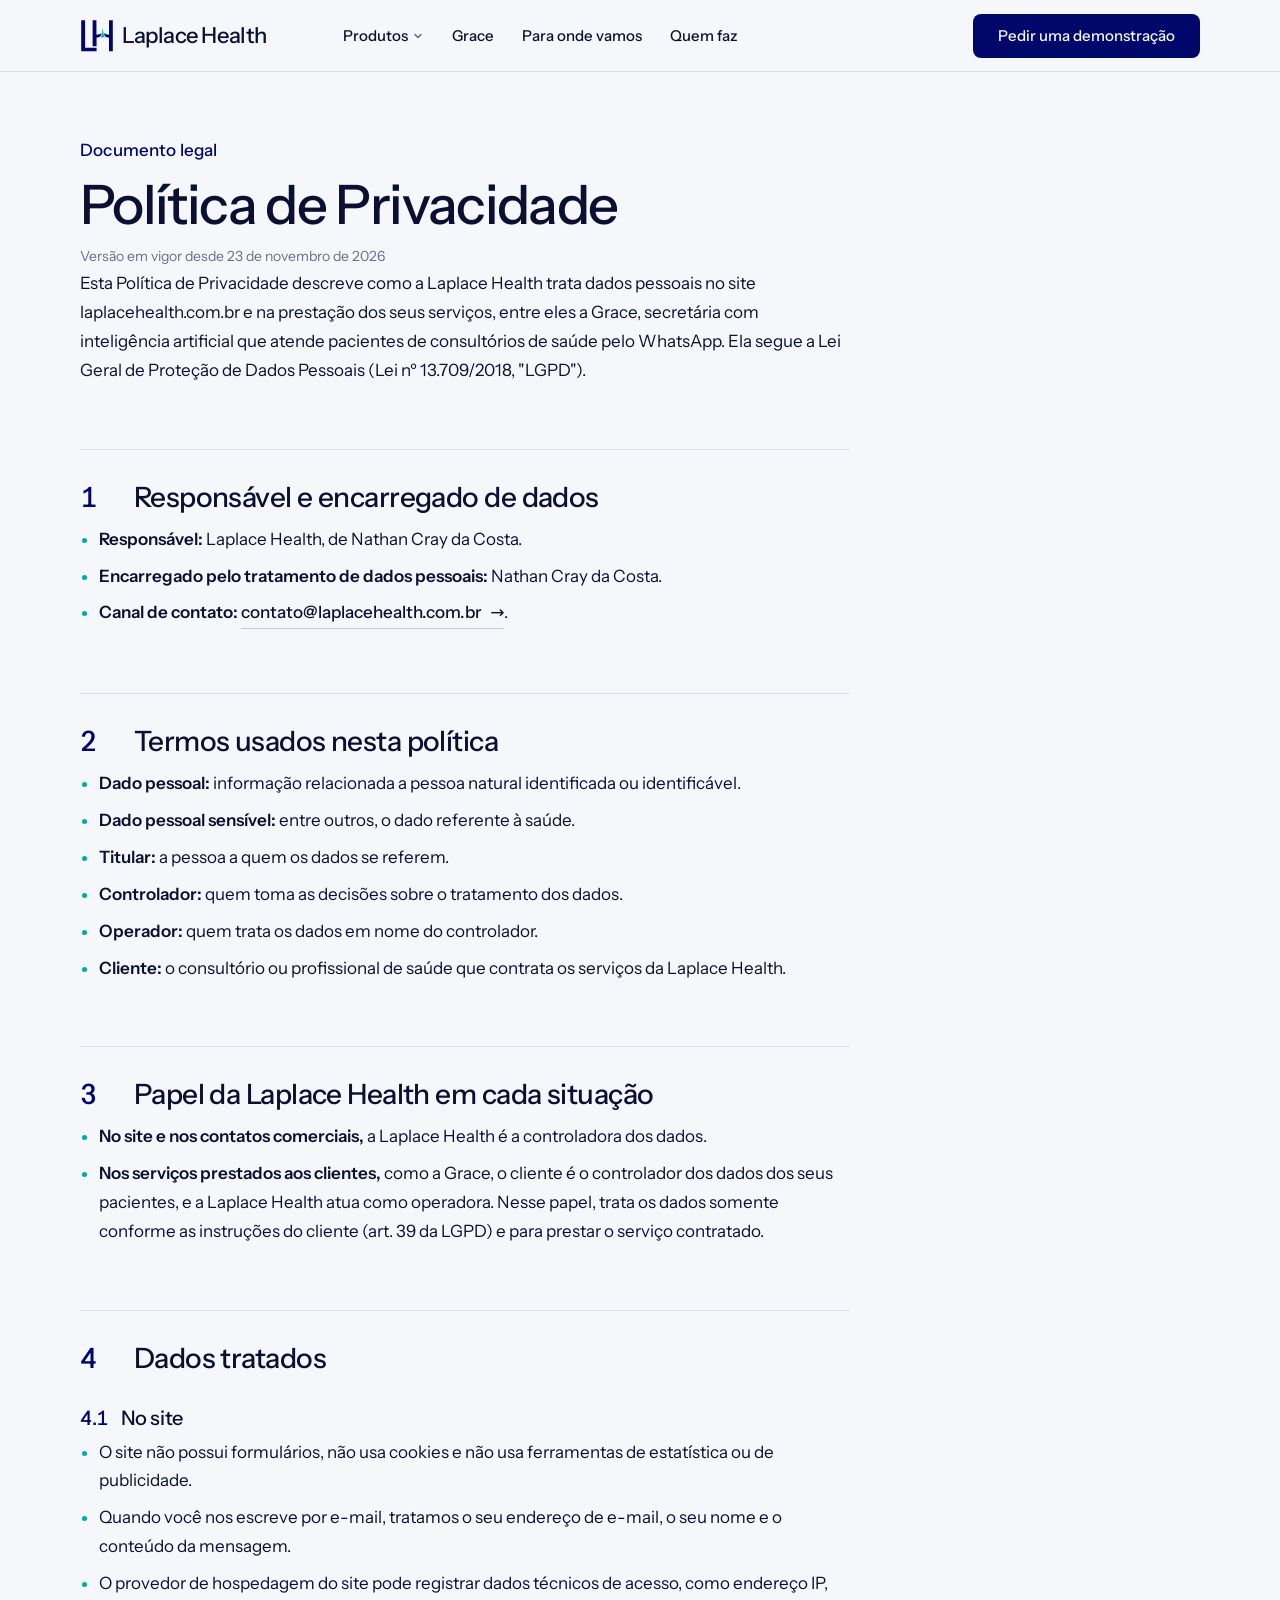
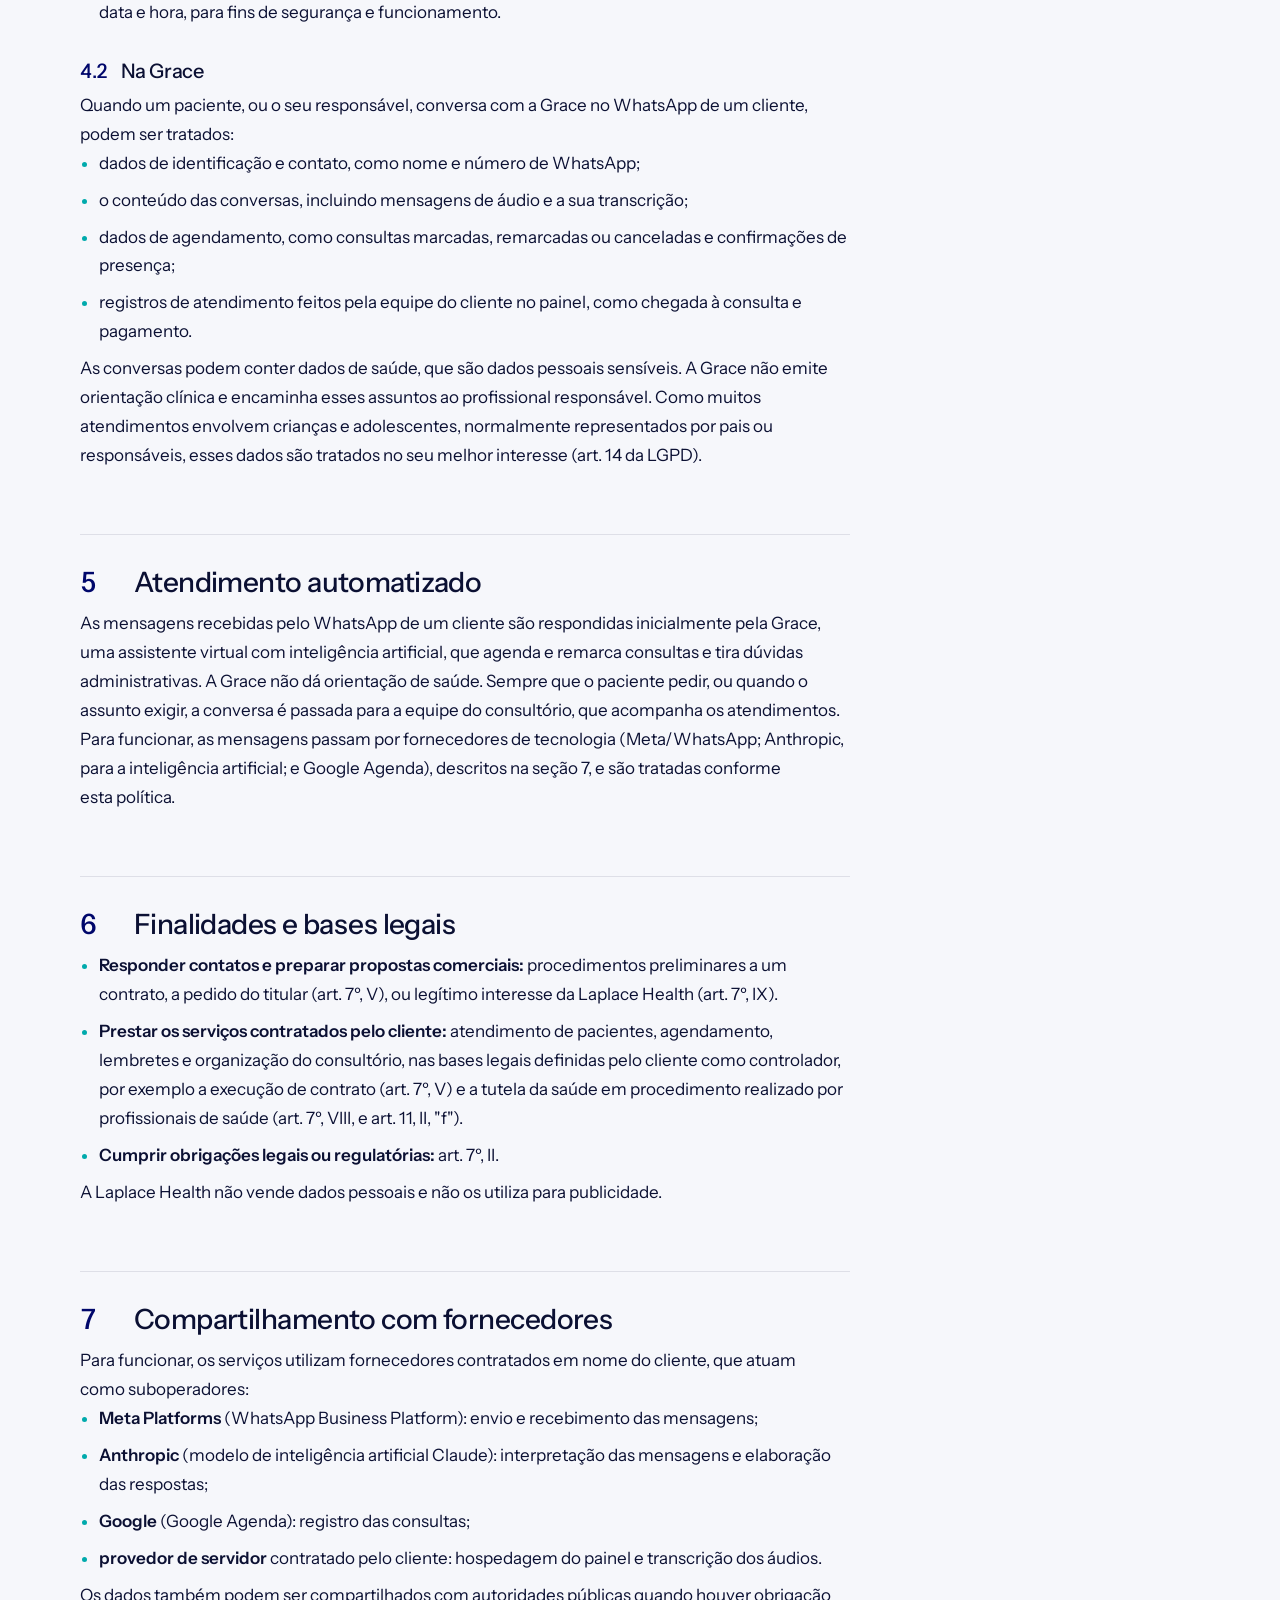
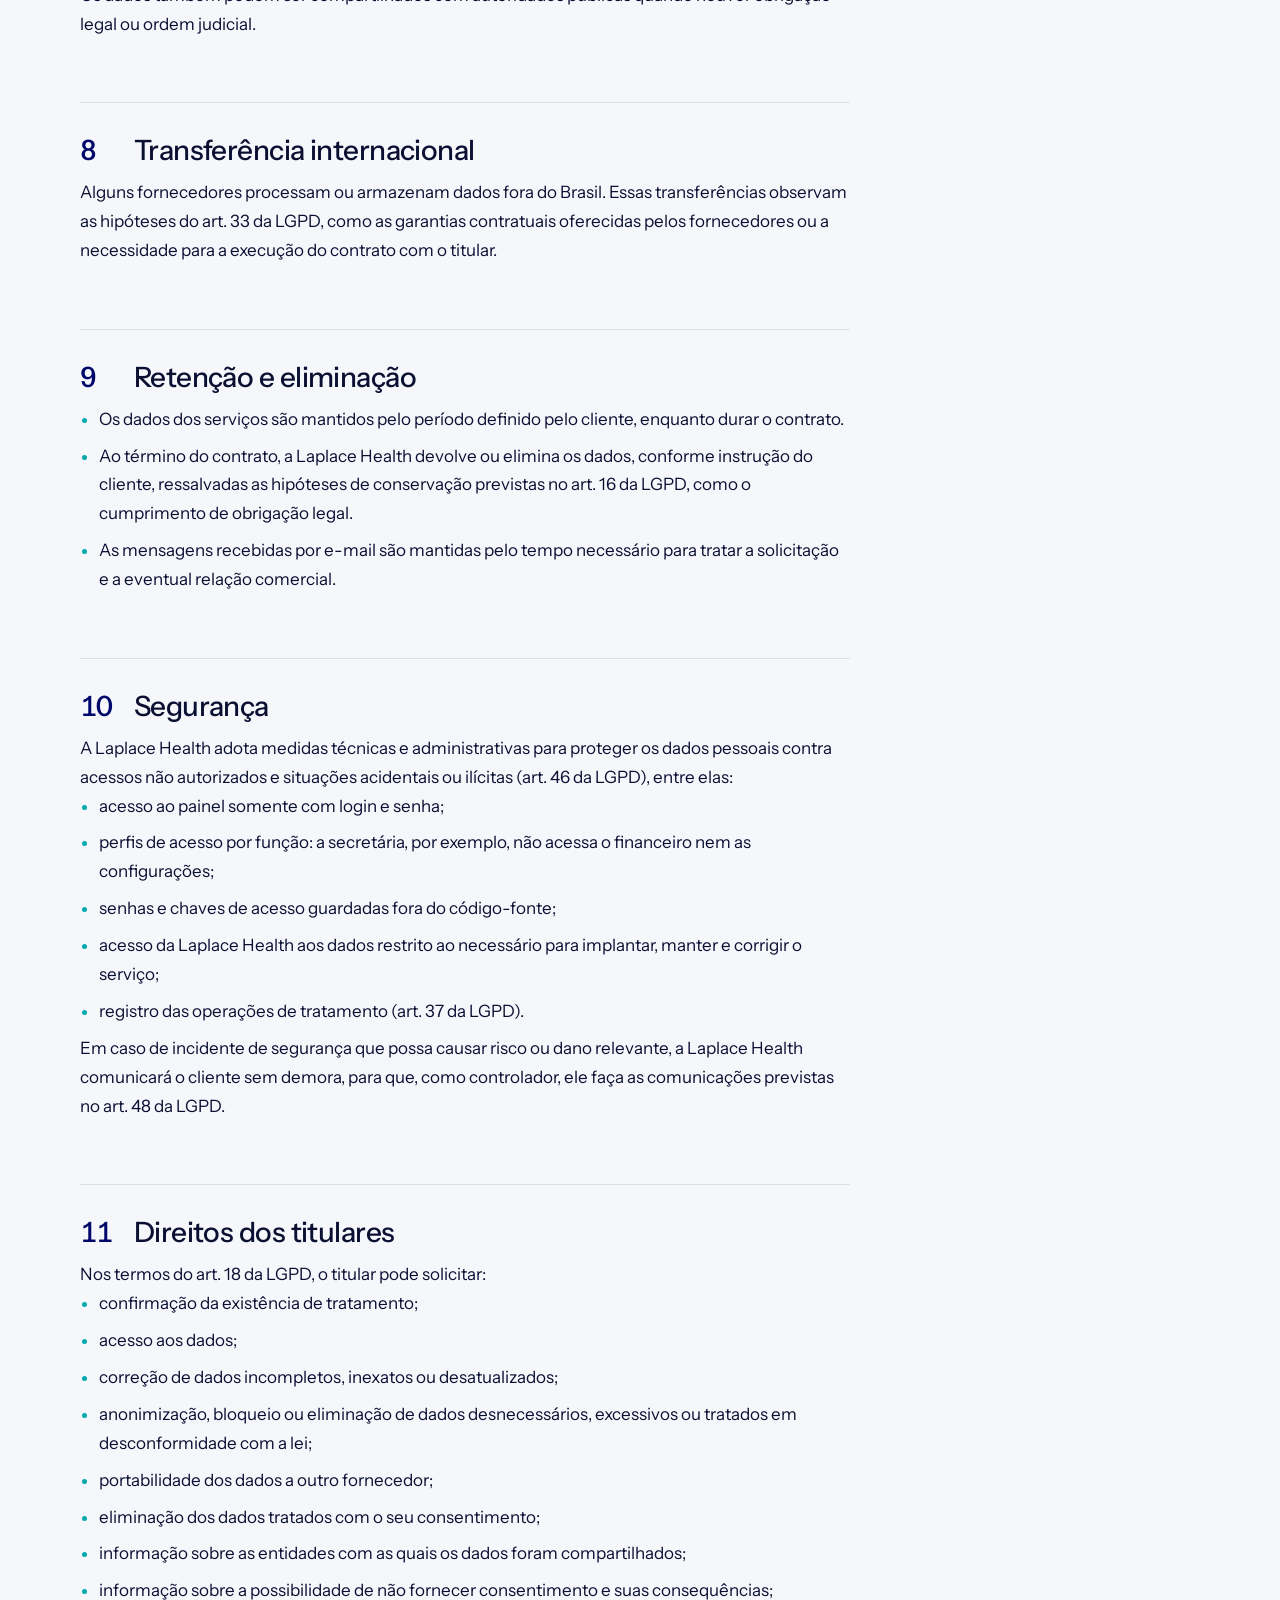
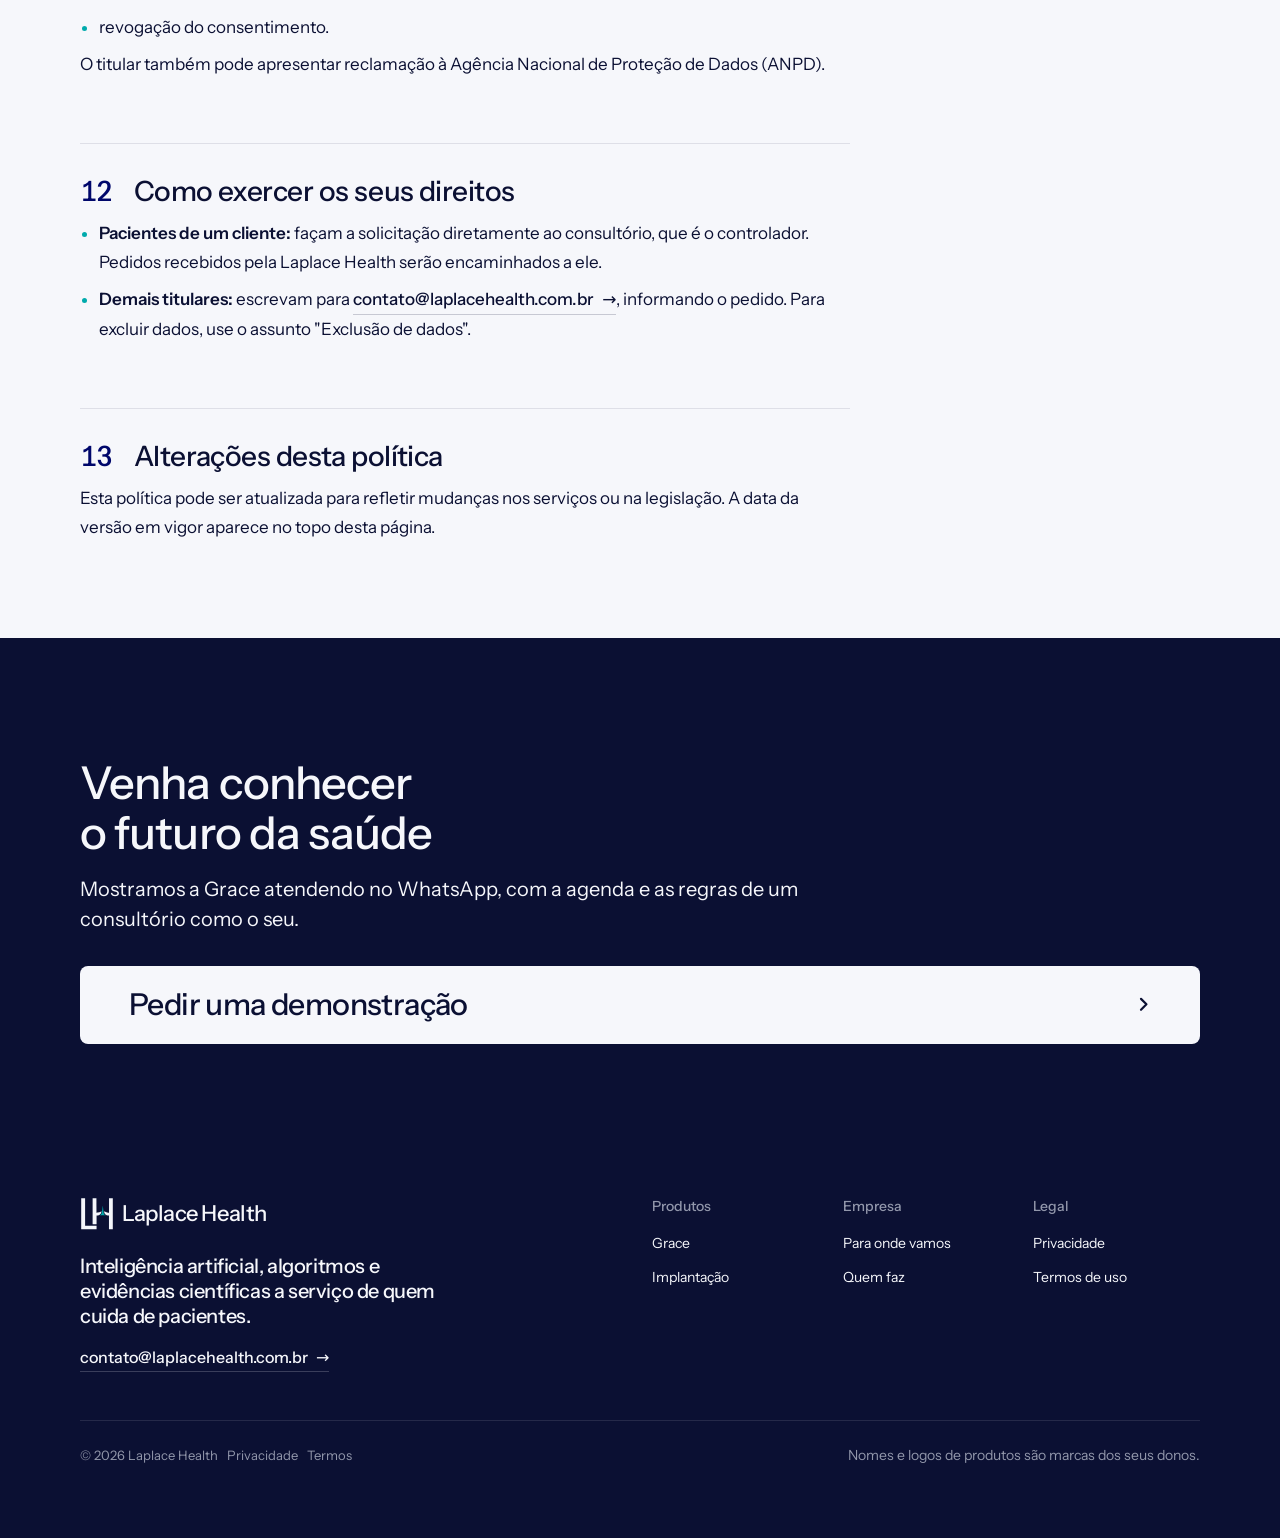
==== commit 2acdd232: "Politica de privacidade: secao Atendimento automatizado Co-Authored-By: Claude Opus 5.5 <noreply@ant" ====
--- a/privacidade.html
+++ b/privacidade.html
@@ -74,7 +74,7 @@
   <div class="wrap"><div class="measure">
     <p class="t-label legal__kicker">Documento legal</p>
     <h1>Política de Privacidade</h1>
-    <p class="updated">Versão em vigor desde 22 de novembro de 2026</p>
+    <p class="updated">Versão em vigor desde 23 de novembro de 2026</p>
     <p>Esta Política de Privacidade descreve como a Laplace Health trata dados pessoais no site laplacehealth.com.br e na prestação dos seus serviços, entre eles a Grace, secretária com inteligência artificial que atende pacientes de consultórios de saúde pelo WhatsApp. Ela segue a Lei Geral de Proteção de Dados Pessoais (Lei nº 13.709/2018, "LGPD").</p>
 
     <h2><span class="legal__n">1</span>Responsável e encarregado de dados</h2>
@@ -117,7 +117,10 @@
     </ul>
     <p>As conversas podem conter dados de saúde, que são dados pessoais sensíveis. A Grace não emite orientação clínica e encaminha esses assuntos ao profissional responsável. Como muitos atendimentos envolvem crianças e adolescentes, normalmente representados por pais ou responsáveis, esses dados são tratados no seu melhor interesse (art. 14 da LGPD).</p>
 
-    <h2><span class="legal__n">5</span>Finalidades e bases legais</h2>
+    <h2 id="atendimento-automatizado"><span class="legal__n">5</span>Atendimento automatizado</h2>
+    <p>As mensagens recebidas pelo WhatsApp de um cliente são respondidas inicialmente pela Grace, uma assistente virtual com inteligência artificial, que agenda e remarca consultas e tira dúvidas administrativas. A Grace não dá orientação de saúde. Sempre que o paciente pedir, ou quando o assunto exigir, a conversa é passada para a equipe do consultório, que acompanha os atendimentos. Para funcionar, as mensagens passam por fornecedores de tecnologia (Meta/WhatsApp; Anthropic, para a inteligência artificial; e Google Agenda), descritos na seção 7, e são tratadas conforme esta política.</p>
+
+    <h2><span class="legal__n">6</span>Finalidades e bases legais</h2>
     <ul>
       <li><strong>Responder contatos e preparar propostas comerciais:</strong> procedimentos preliminares a um contrato, a pedido do titular (art. 7º, V), ou legítimo interesse da Laplace Health (art. 7º, IX).</li>
       <li><strong>Prestar os serviços contratados pelo cliente:</strong> atendimento de pacientes, agendamento, lembretes e organização do consultório, nas bases legais definidas pelo cliente como controlador, por exemplo a execução de contrato (art. 7º, V) e a tutela da saúde em procedimento realizado por profissionais de saúde (art. 7º, VIII, e art. 11, II, "f").</li>
@@ -125,7 +128,7 @@
     </ul>
     <p>A Laplace Health não vende dados pessoais e não os utiliza para publicidade.</p>
 
-    <h2><span class="legal__n">6</span>Compartilhamento com fornecedores</h2>
+    <h2><span class="legal__n">7</span>Compartilhamento com fornecedores</h2>
     <p>Para funcionar, os serviços utilizam fornecedores contratados em nome do cliente, que atuam como suboperadores:</p>
     <ul>
       <li><strong>Meta Platforms</strong> (WhatsApp Business Platform): envio e recebimento das mensagens;</li>
@@ -135,17 +138,17 @@
     </ul>
     <p>Os dados também podem ser compartilhados com autoridades públicas quando houver obrigação legal ou ordem judicial.</p>
 
-    <h2><span class="legal__n">7</span>Transferência internacional</h2>
+    <h2><span class="legal__n">8</span>Transferência internacional</h2>
     <p>Alguns fornecedores processam ou armazenam dados fora do Brasil. Essas transferências observam as hipóteses do art. 33 da LGPD, como as garantias contratuais oferecidas pelos fornecedores ou a necessidade para a execução do contrato com o titular.</p>
 
-    <h2><span class="legal__n">8</span>Retenção e eliminação</h2>
+    <h2><span class="legal__n">9</span>Retenção e eliminação</h2>
     <ul>
       <li>Os dados dos serviços são mantidos pelo período definido pelo cliente, enquanto durar o contrato.</li>
       <li>Ao término do contrato, a Laplace Health devolve ou elimina os dados, conforme instrução do cliente, ressalvadas as hipóteses de conservação previstas no art. 16 da LGPD, como o cumprimento de obrigação legal.</li>
       <li>As mensagens recebidas por e-mail são mantidas pelo tempo necessário para tratar a solicitação e a eventual relação comercial.</li>
     </ul>
 
-    <h2><span class="legal__n">9</span>Segurança</h2>
+    <h2><span class="legal__n">10</span>Segurança</h2>
     <p>A Laplace Health adota medidas técnicas e administrativas para proteger os dados pessoais contra acessos não autorizados e situações acidentais ou ilícitas (art. 46 da LGPD), entre elas:</p>
     <ul>
       <li>acesso ao painel somente com login e senha;</li>
@@ -156,7 +159,7 @@
     </ul>
     <p>Em caso de incidente de segurança que possa causar risco ou dano relevante, a Laplace Health comunicará o cliente sem demora, para que, como controlador, ele faça as comunicações previstas no art. 48 da LGPD.</p>
 
-    <h2><span class="legal__n">10</span>Direitos dos titulares</h2>
+    <h2><span class="legal__n">11</span>Direitos dos titulares</h2>
     <p>Nos termos do art. 18 da LGPD, o titular pode solicitar:</p>
     <ul>
       <li>confirmação da existência de tratamento;</li>
@@ -171,13 +174,13 @@
     </ul>
     <p>O titular também pode apresentar reclamação à Agência Nacional de Proteção de Dados (ANPD).</p>
 
-    <h2 id="exclusao"><span class="legal__n">11</span>Como exercer os seus direitos</h2>
+    <h2 id="exclusao"><span class="legal__n">12</span>Como exercer os seus direitos</h2>
     <ul>
       <li><strong>Pacientes de um cliente:</strong> façam a solicitação diretamente ao consultório, que é o controlador. Pedidos recebidos pela Laplace Health serão encaminhados a ele.</li>
       <li><strong>Demais titulares:</strong> escrevam para <a class="link" href="mailto:contato@laplacehealth.com.br?subject=Direitos%20do%20titular">contato@laplacehealth.com.br</a>, informando o pedido. Para excluir dados, use o assunto "Exclusão de dados".</li>
     </ul>
 
-    <h2><span class="legal__n">12</span>Alterações desta política</h2>
+    <h2><span class="legal__n">13</span>Alterações desta política</h2>
     <p>Esta política pode ser atualizada para refletir mudanças nos serviços ou na legislação. A data da versão em vigor aparece no topo desta página.</p>
   </div></div>
 </main>
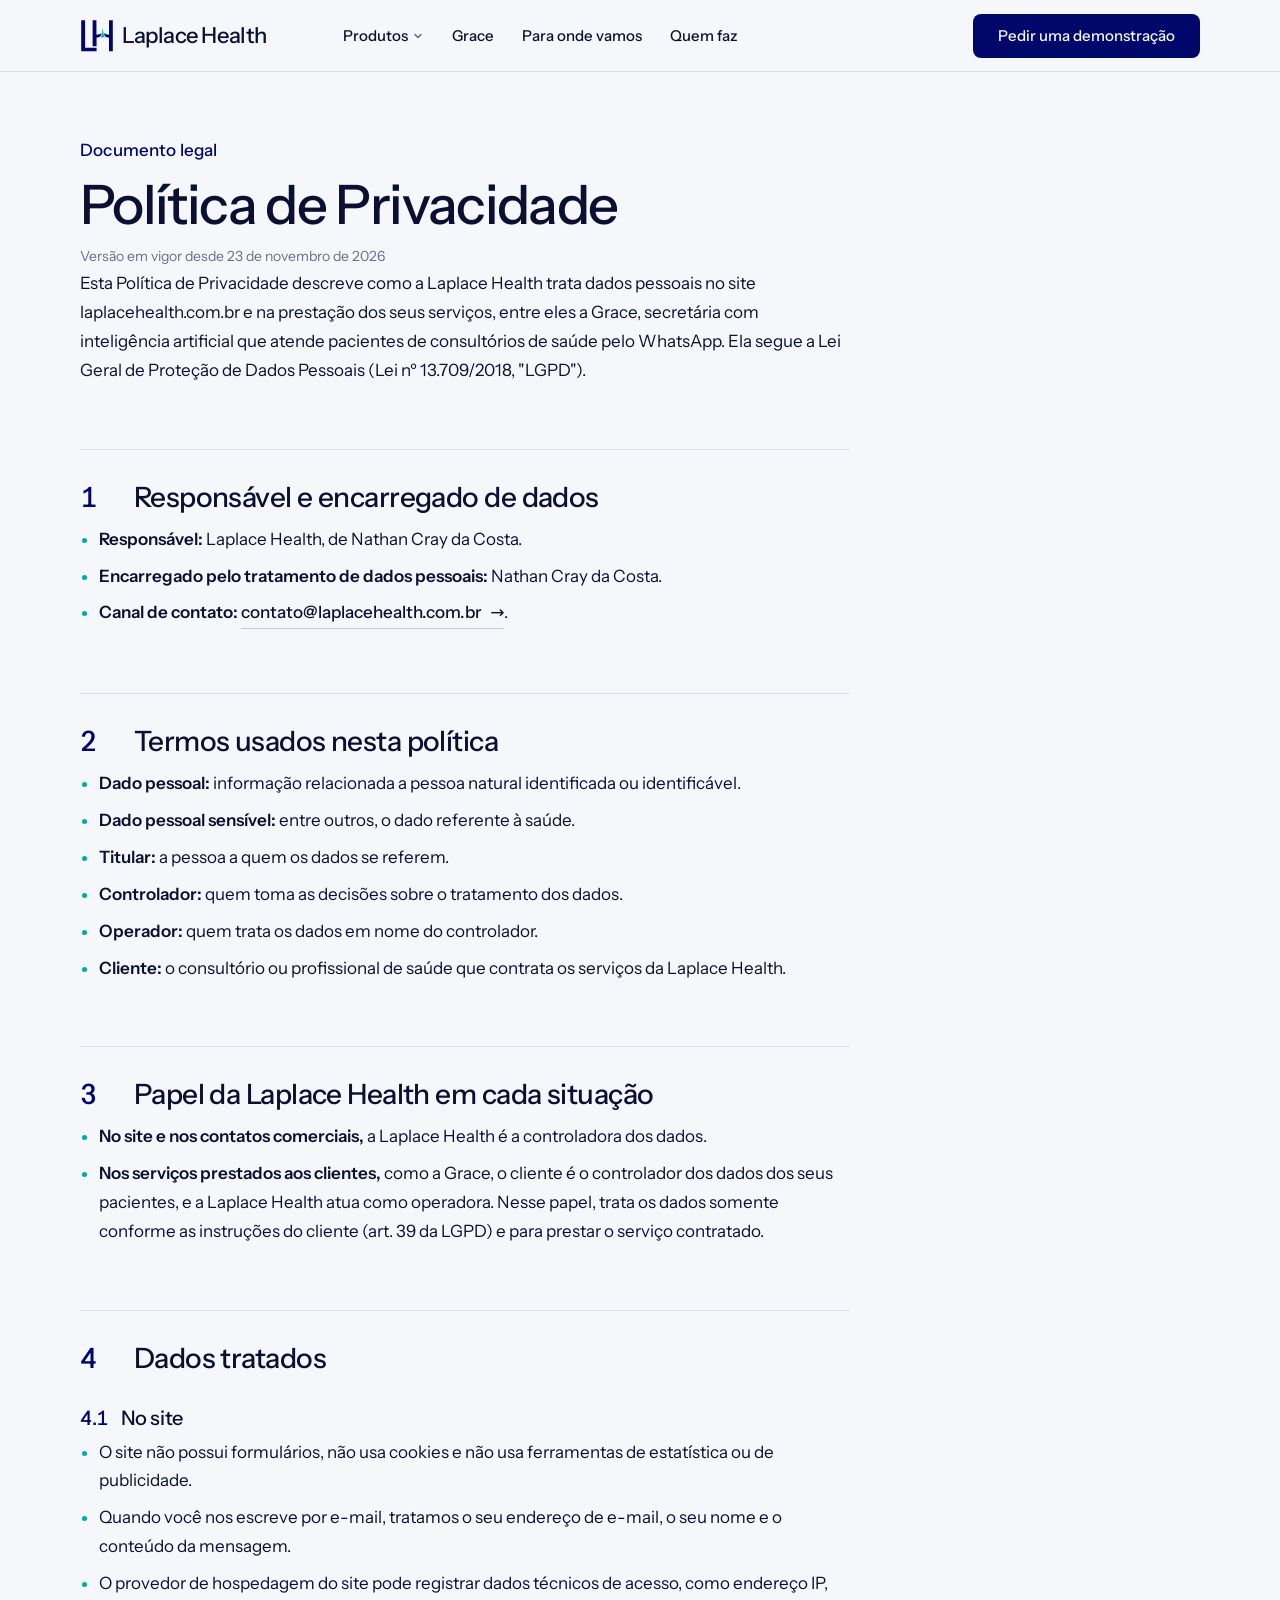
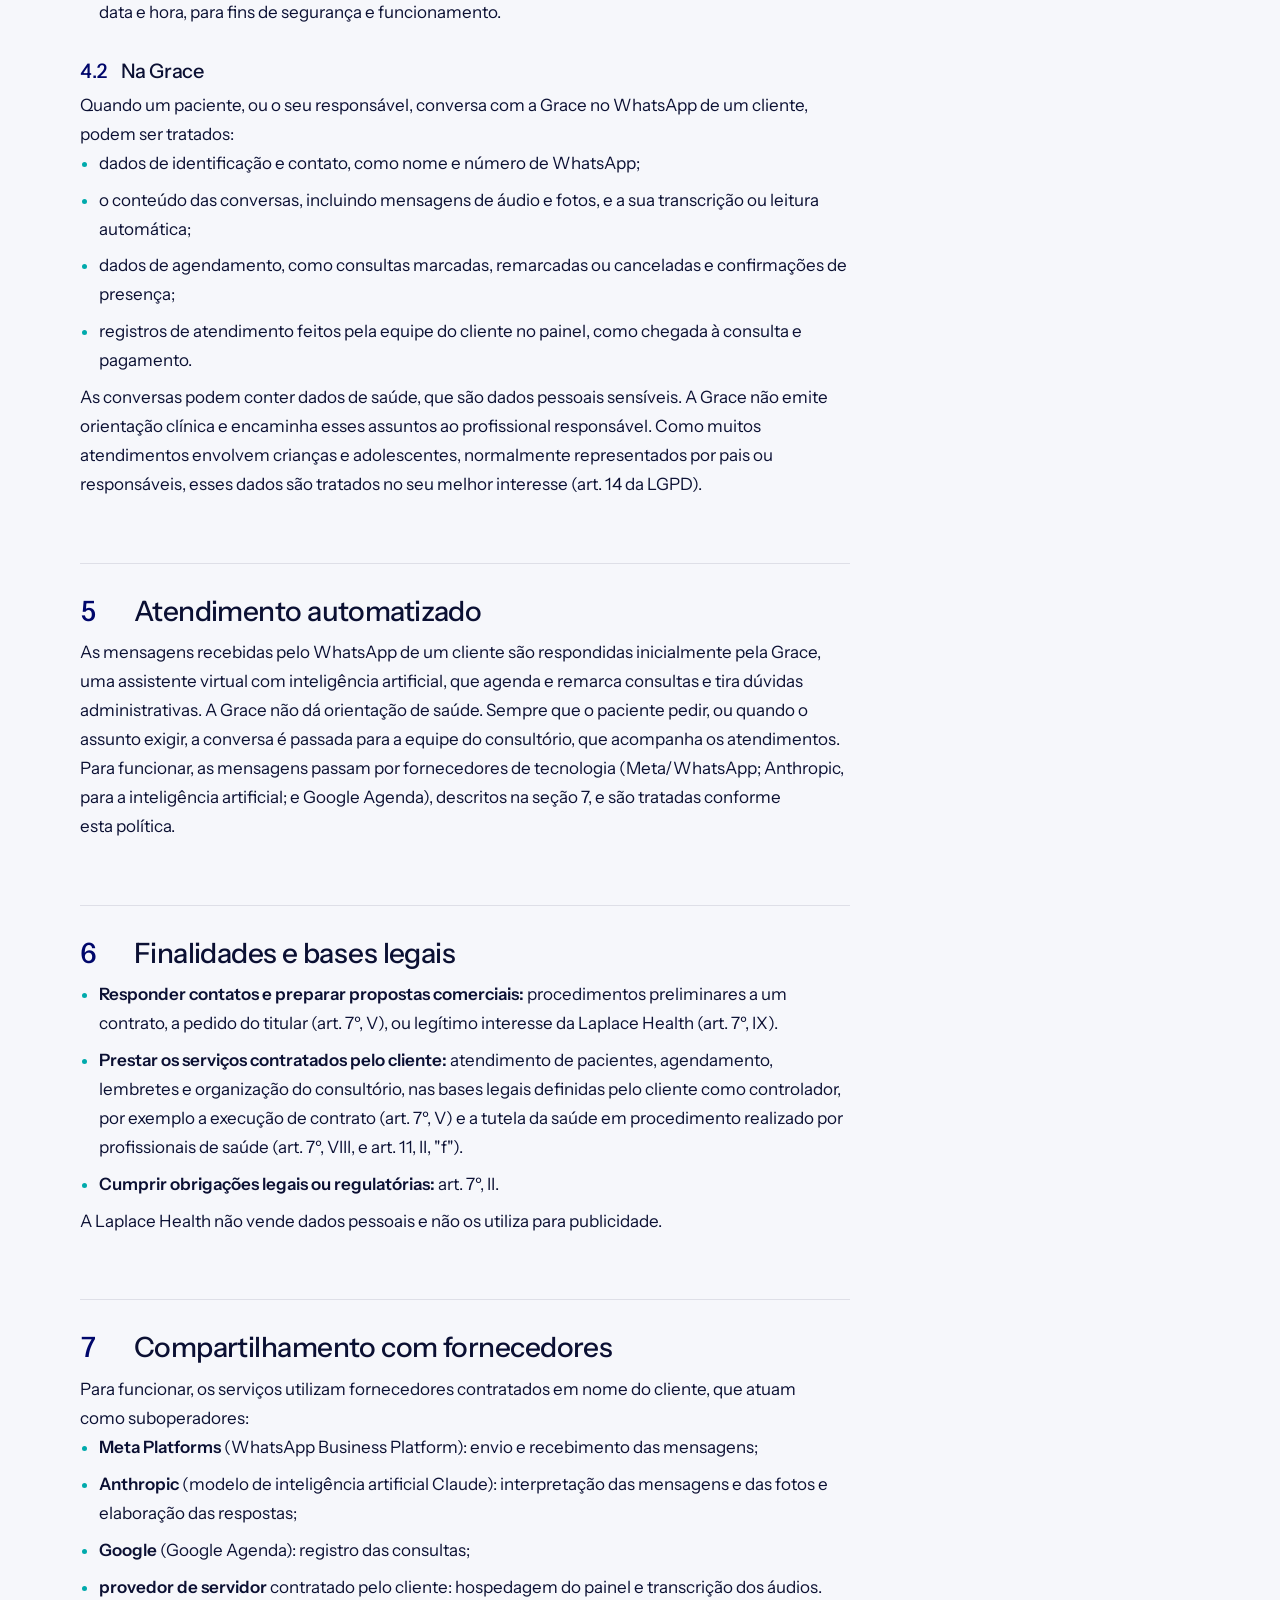
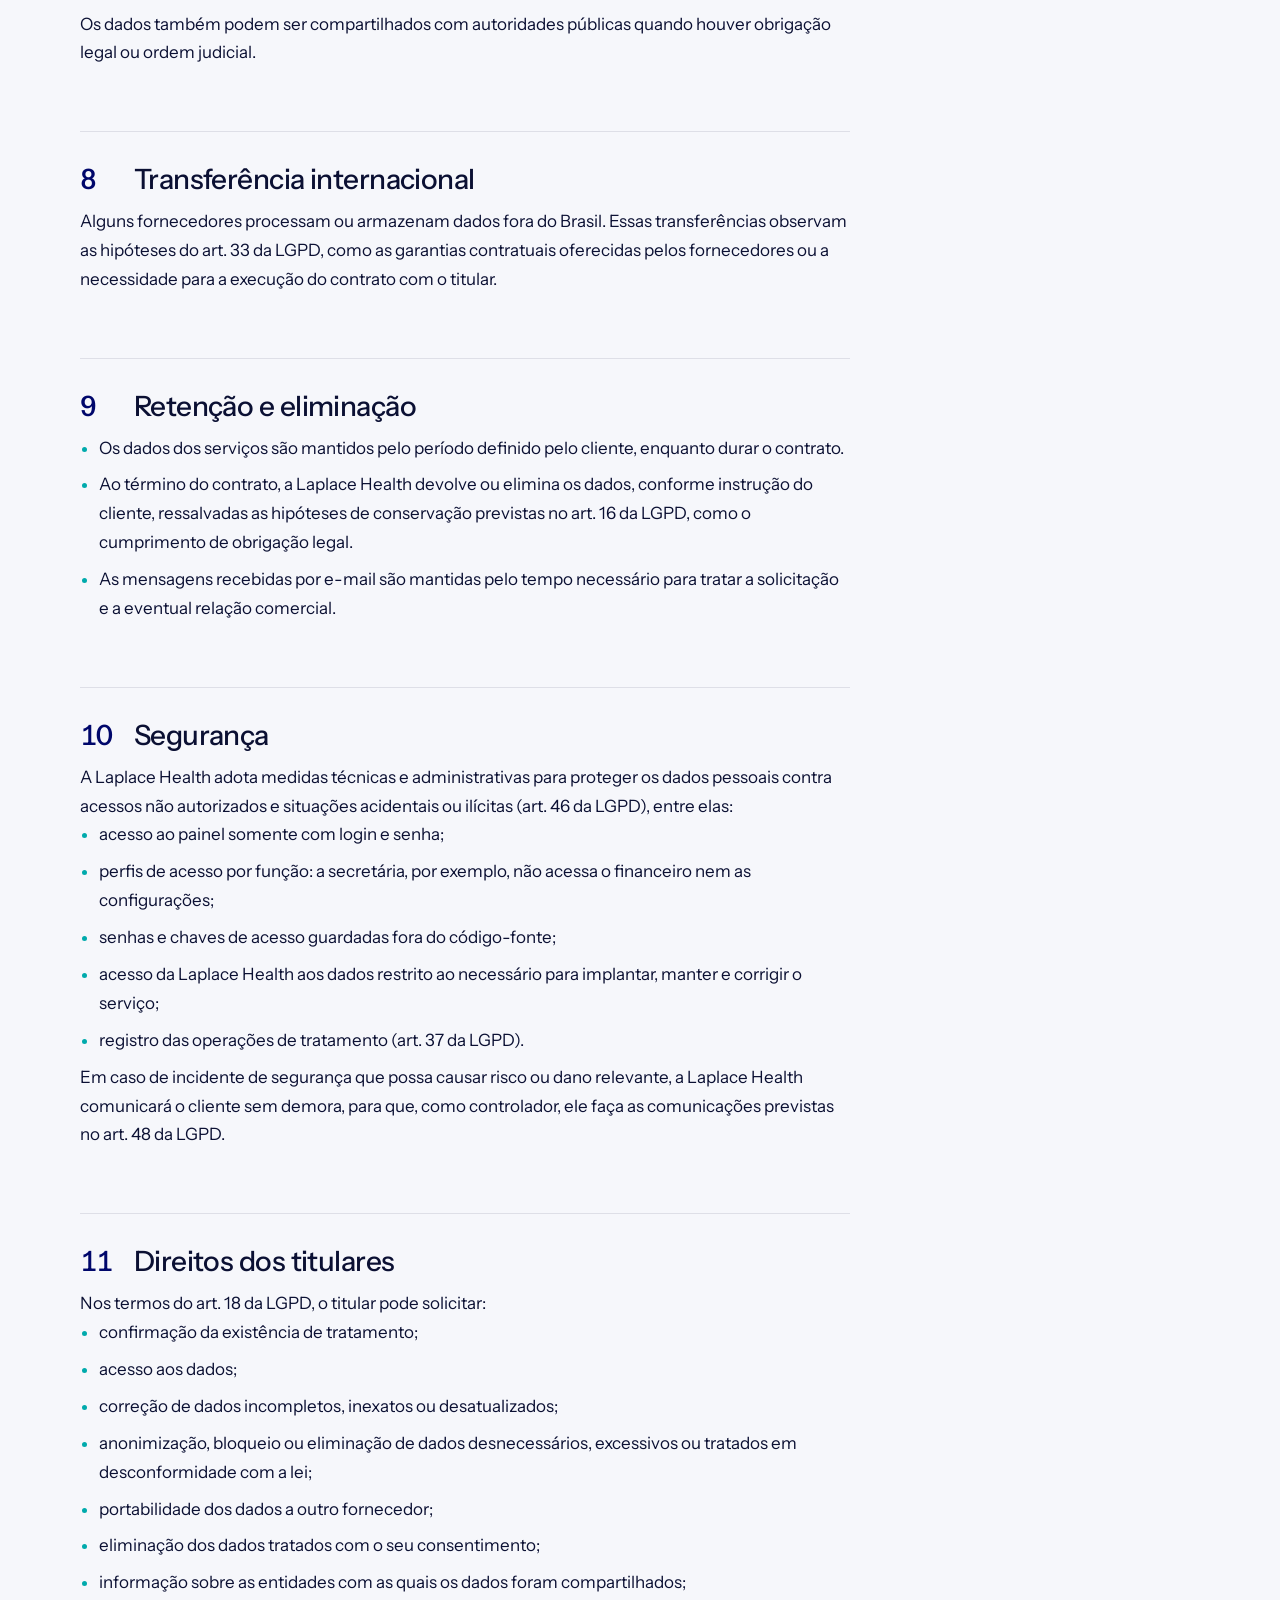
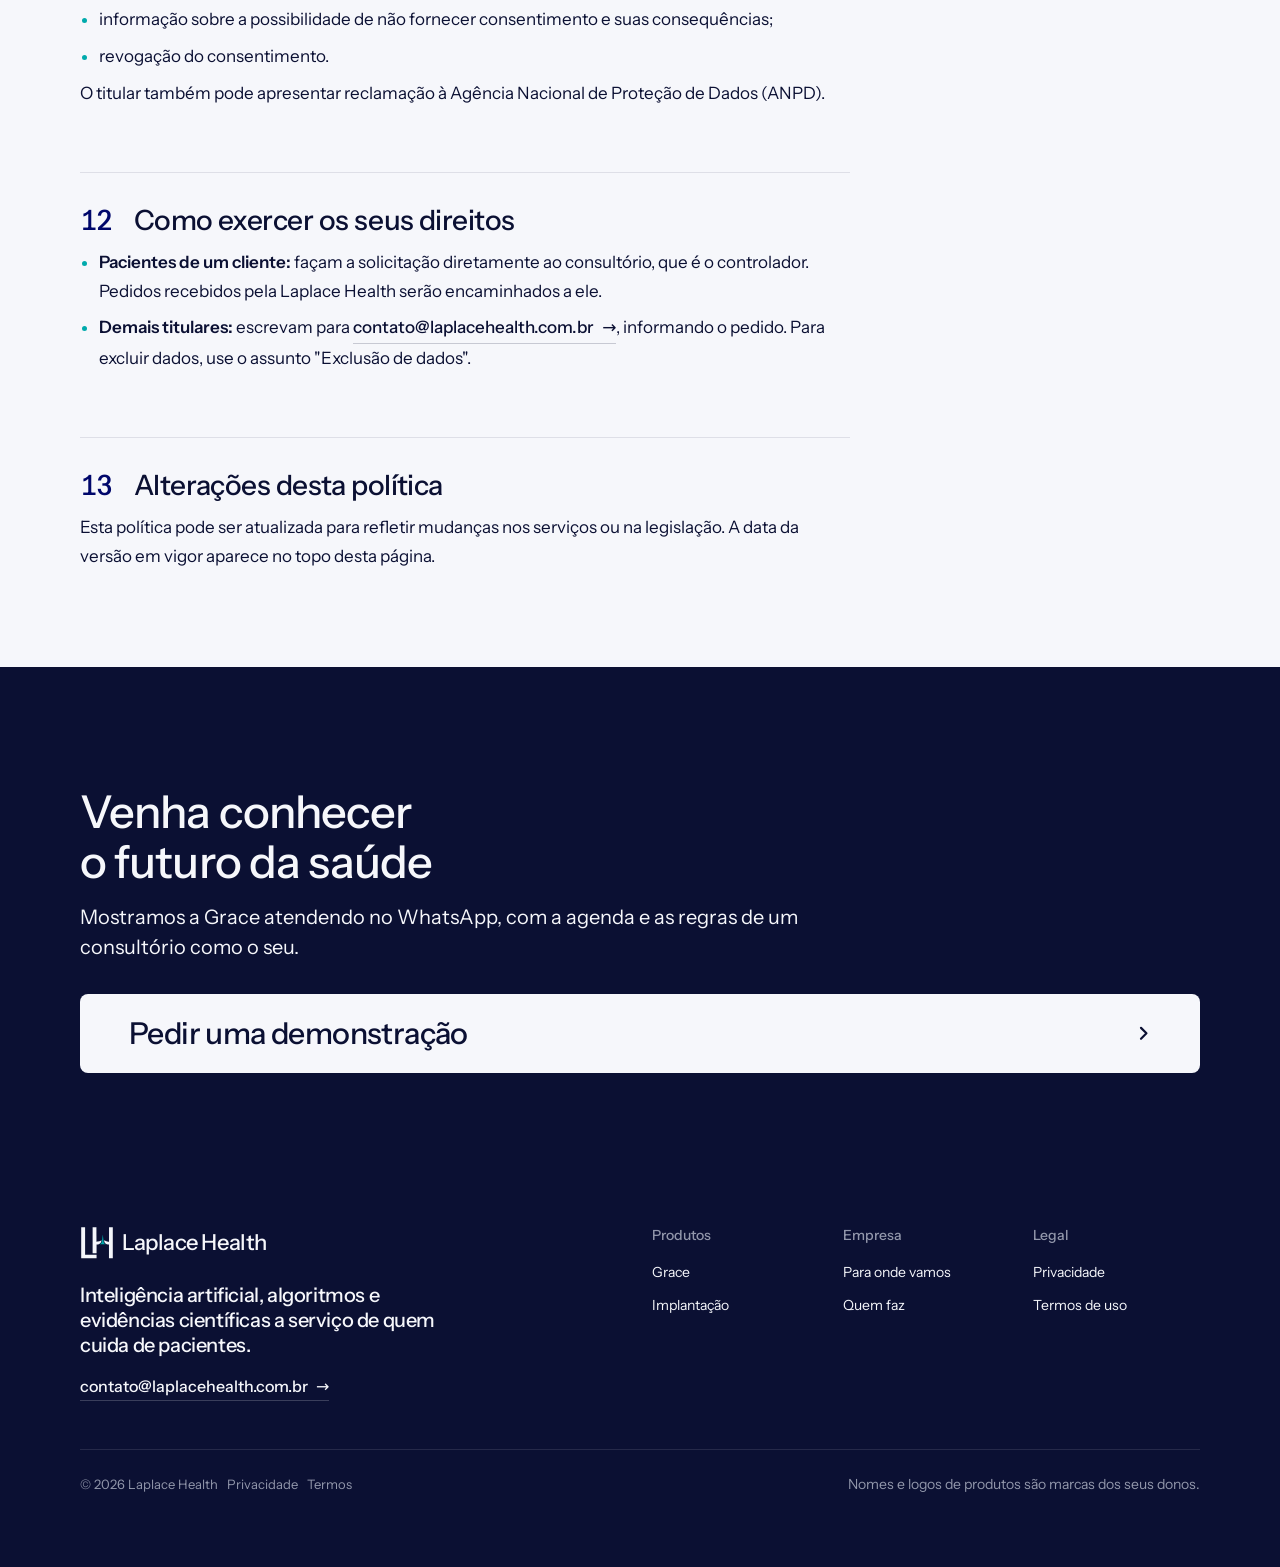
==== commit 4349442d: "Política de privacidade: fotos e leitura automática (seções 4.2 e 7) Co-Authored-By: Claude Opus 5.5" ====
--- a/privacidade.html
+++ b/privacidade.html
@@ -111,7 +111,7 @@
     <p>Quando um paciente, ou o seu responsável, conversa com a Grace no WhatsApp de um cliente, podem ser tratados:</p>
     <ul>
       <li>dados de identificação e contato, como nome e número de WhatsApp;</li>
-      <li>o conteúdo das conversas, incluindo mensagens de áudio e a sua transcrição;</li>
+      <li>o conteúdo das conversas, incluindo mensagens de áudio e fotos, e a sua transcrição ou leitura automática;</li>
       <li>dados de agendamento, como consultas marcadas, remarcadas ou canceladas e confirmações de presença;</li>
       <li>registros de atendimento feitos pela equipe do cliente no painel, como chegada à consulta e pagamento.</li>
     </ul>
@@ -132,7 +132,7 @@
     <p>Para funcionar, os serviços utilizam fornecedores contratados em nome do cliente, que atuam como suboperadores:</p>
     <ul>
       <li><strong>Meta Platforms</strong> (WhatsApp Business Platform): envio e recebimento das mensagens;</li>
-      <li><strong>Anthropic</strong> (modelo de inteligência artificial Claude): interpretação das mensagens e elaboração das respostas;</li>
+      <li><strong>Anthropic</strong> (modelo de inteligência artificial Claude): interpretação das mensagens e das fotos e elaboração das respostas;</li>
       <li><strong>Google</strong> (Google Agenda): registro das consultas;</li>
       <li><strong>provedor de servidor</strong> contratado pelo cliente: hospedagem do painel e transcrição dos áudios.</li>
     </ul>
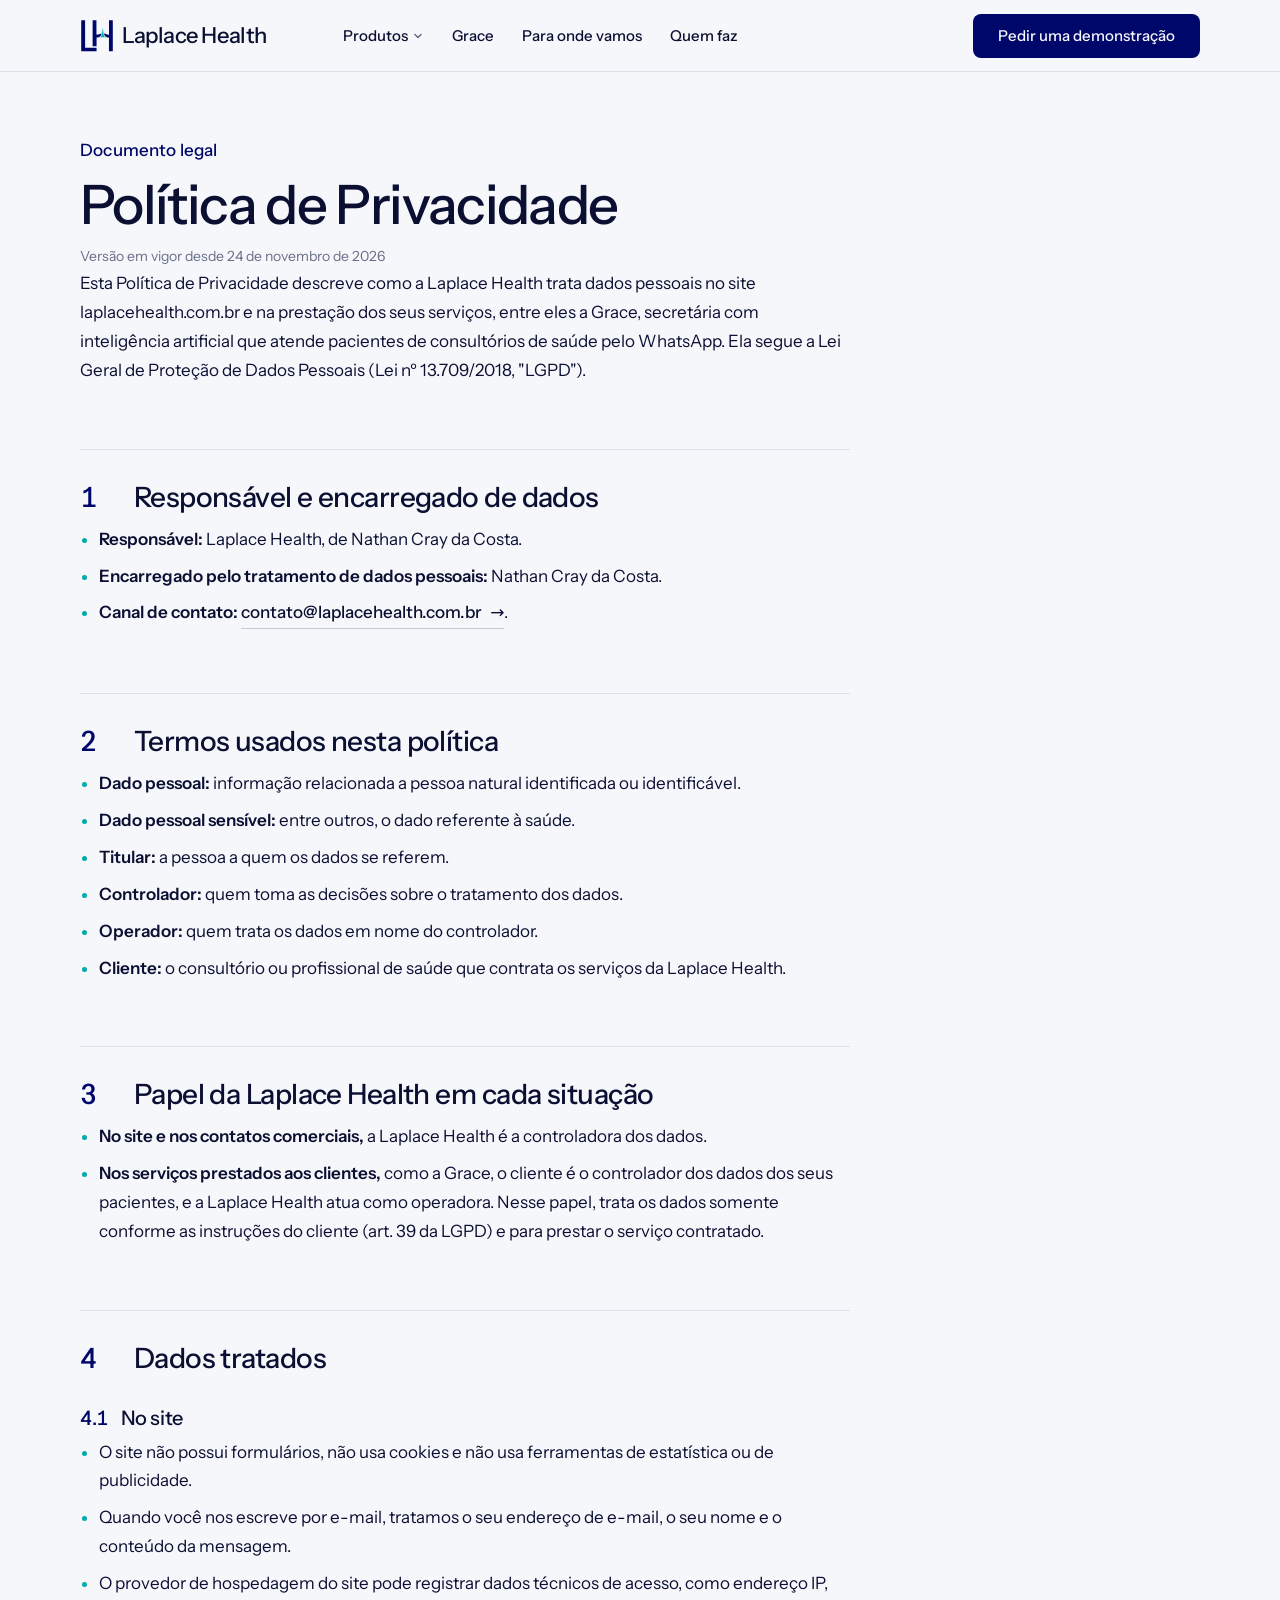
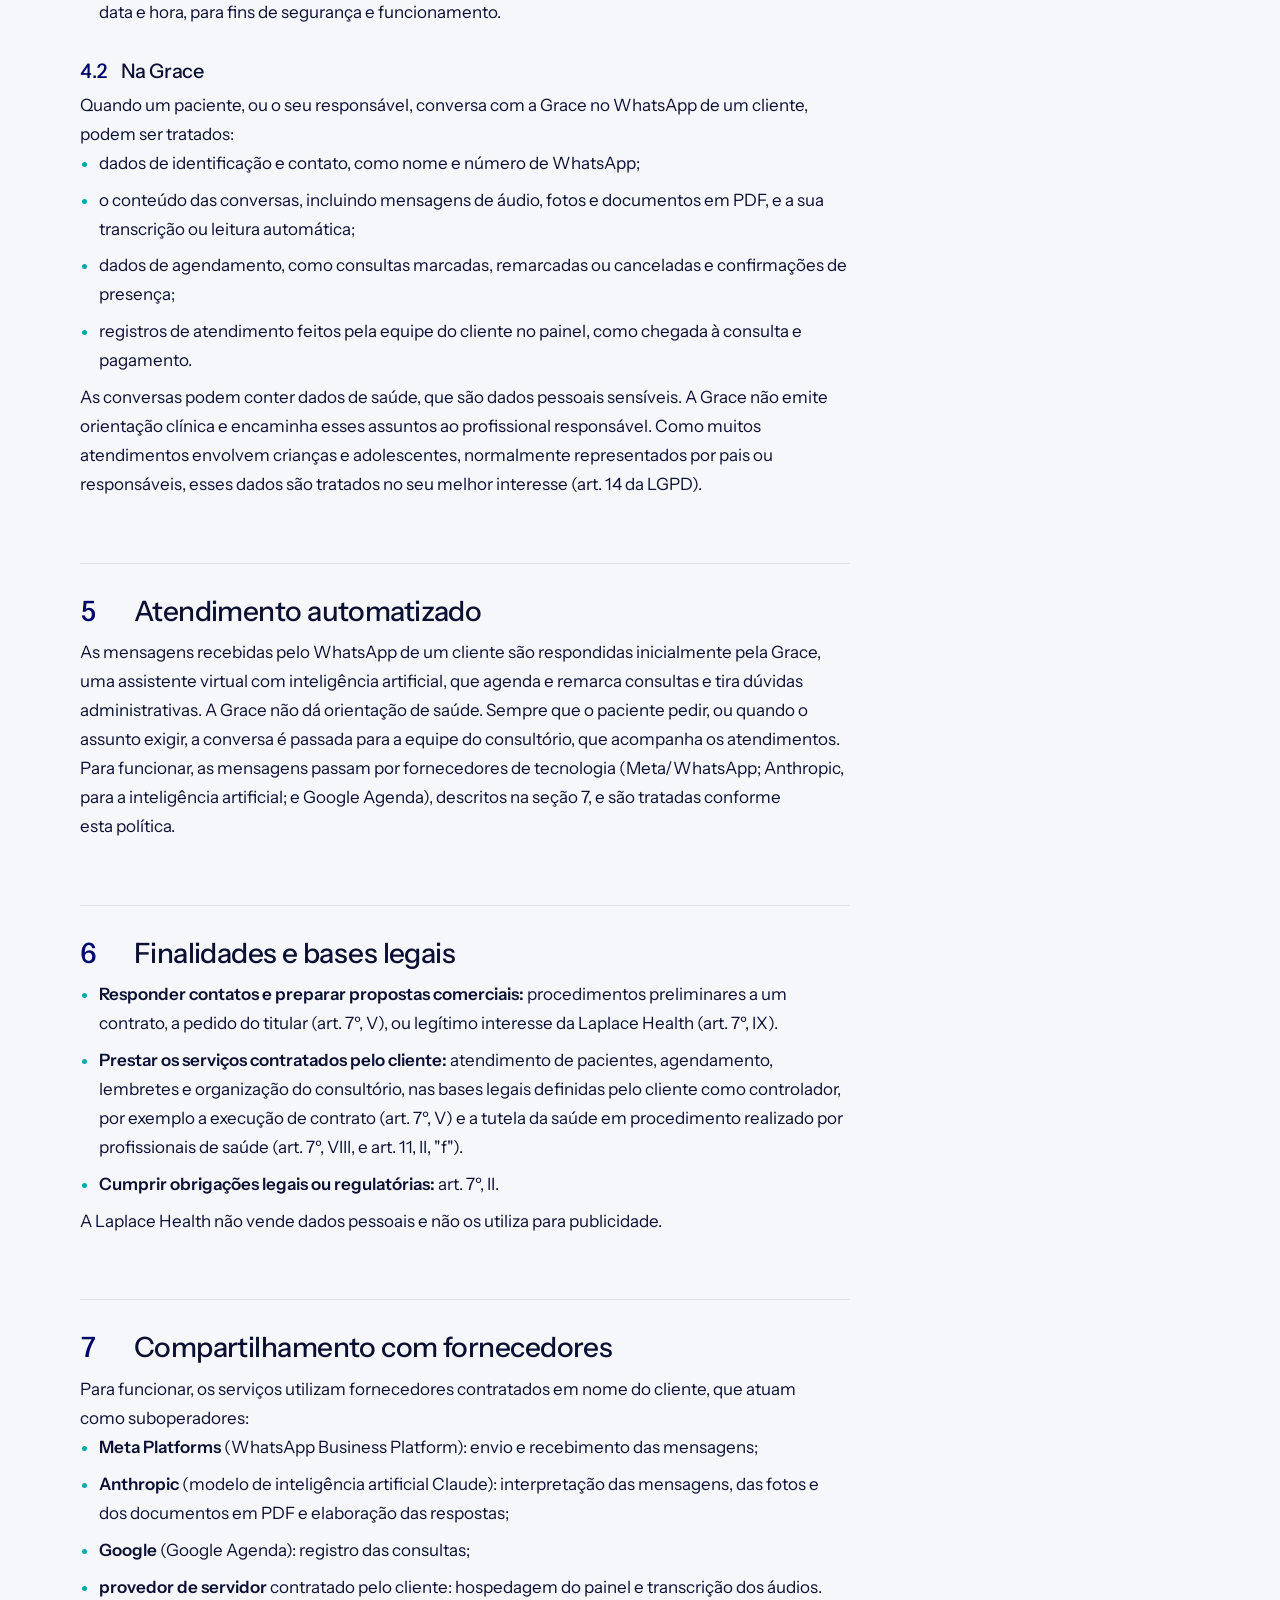
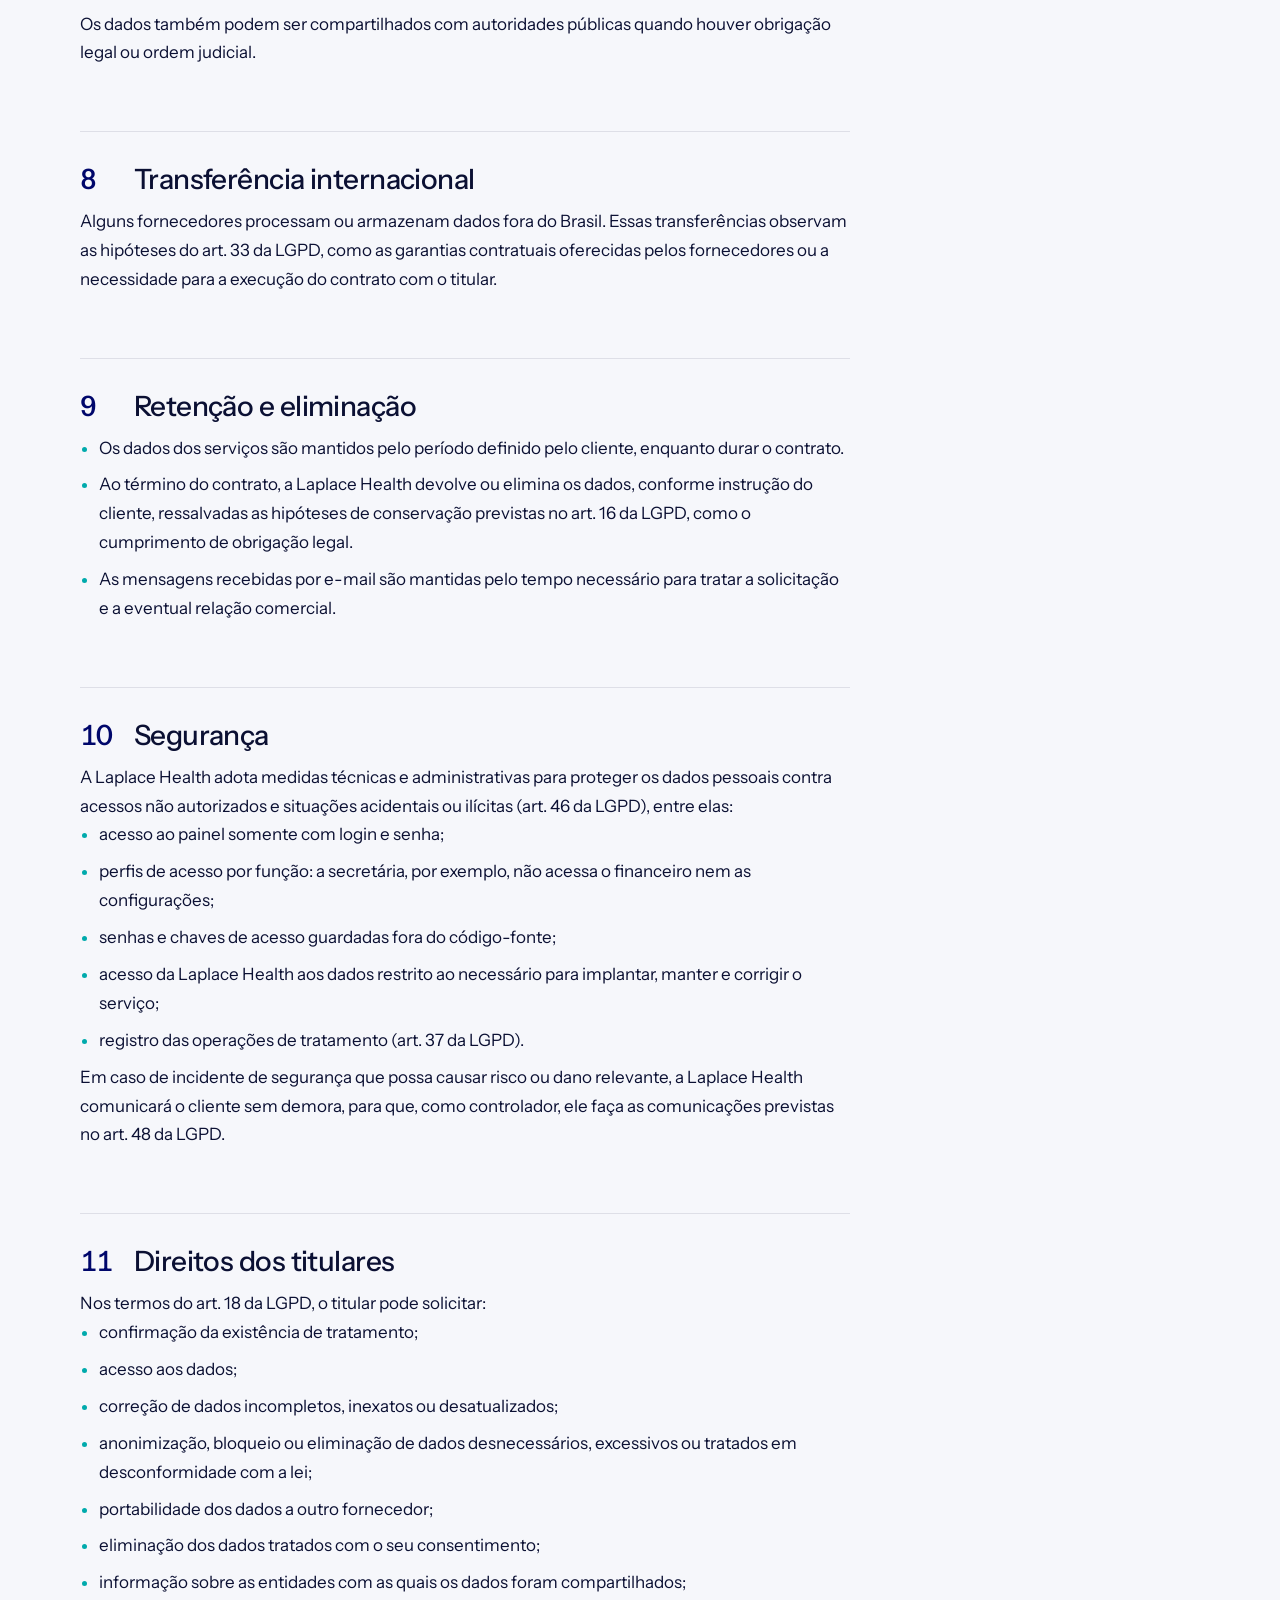
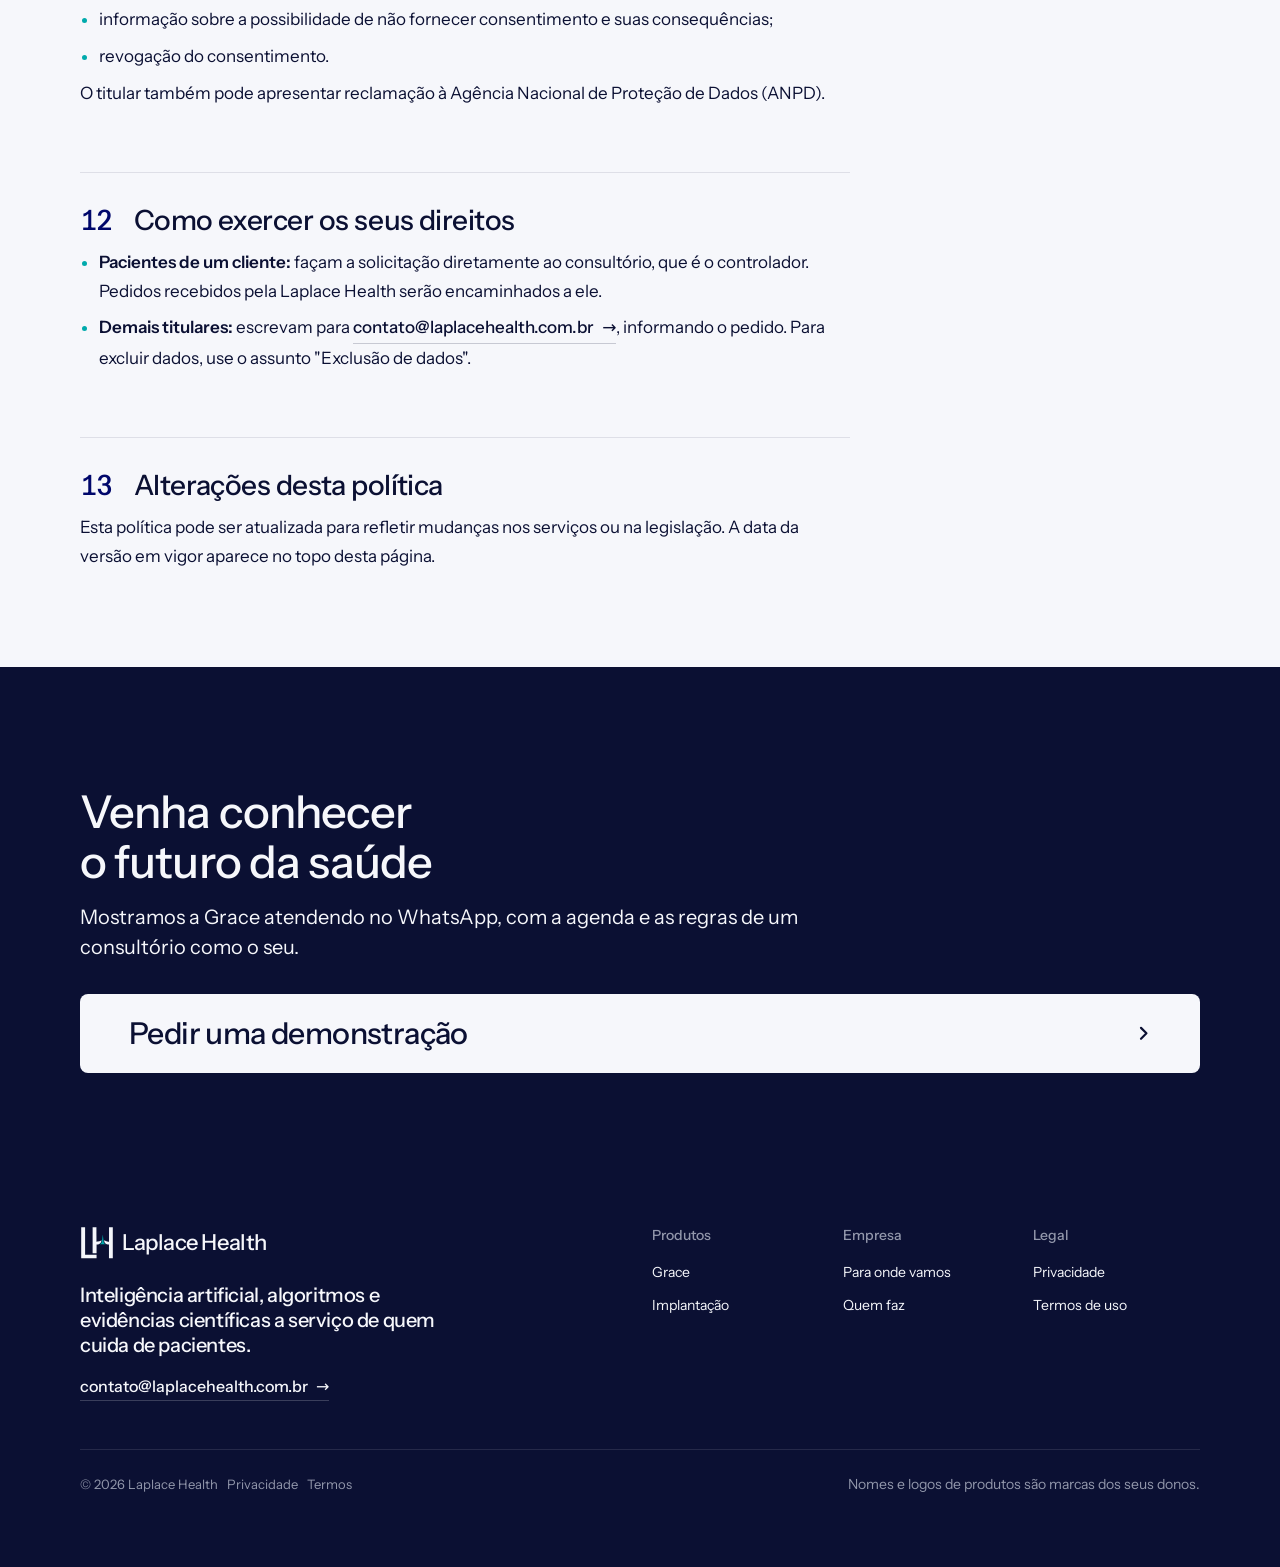
==== commit 375c6bb1: "Política de privacidade: documentos em PDF (seções 4.2 e 7); versão de 24/11/2026 Co-Authored-By: Cl" ====
--- a/privacidade.html
+++ b/privacidade.html
@@ -74,7 +74,7 @@
   <div class="wrap"><div class="measure">
     <p class="t-label legal__kicker">Documento legal</p>
     <h1>Política de Privacidade</h1>
-    <p class="updated">Versão em vigor desde 23 de novembro de 2026</p>
+    <p class="updated">Versão em vigor desde 24 de novembro de 2026</p>
     <p>Esta Política de Privacidade descreve como a Laplace Health trata dados pessoais no site laplacehealth.com.br e na prestação dos seus serviços, entre eles a Grace, secretária com inteligência artificial que atende pacientes de consultórios de saúde pelo WhatsApp. Ela segue a Lei Geral de Proteção de Dados Pessoais (Lei nº 13.709/2018, "LGPD").</p>
 
     <h2><span class="legal__n">1</span>Responsável e encarregado de dados</h2>
@@ -111,7 +111,7 @@
     <p>Quando um paciente, ou o seu responsável, conversa com a Grace no WhatsApp de um cliente, podem ser tratados:</p>
     <ul>
       <li>dados de identificação e contato, como nome e número de WhatsApp;</li>
-      <li>o conteúdo das conversas, incluindo mensagens de áudio e fotos, e a sua transcrição ou leitura automática;</li>
+      <li>o conteúdo das conversas, incluindo mensagens de áudio, fotos e documentos em PDF, e a sua transcrição ou leitura automática;</li>
       <li>dados de agendamento, como consultas marcadas, remarcadas ou canceladas e confirmações de presença;</li>
       <li>registros de atendimento feitos pela equipe do cliente no painel, como chegada à consulta e pagamento.</li>
     </ul>
@@ -132,7 +132,7 @@
     <p>Para funcionar, os serviços utilizam fornecedores contratados em nome do cliente, que atuam como suboperadores:</p>
     <ul>
       <li><strong>Meta Platforms</strong> (WhatsApp Business Platform): envio e recebimento das mensagens;</li>
-      <li><strong>Anthropic</strong> (modelo de inteligência artificial Claude): interpretação das mensagens e das fotos e elaboração das respostas;</li>
+      <li><strong>Anthropic</strong> (modelo de inteligência artificial Claude): interpretação das mensagens, das fotos e dos documentos em PDF e elaboração das respostas;</li>
       <li><strong>Google</strong> (Google Agenda): registro das consultas;</li>
       <li><strong>provedor de servidor</strong> contratado pelo cliente: hospedagem do painel e transcrição dos áudios.</li>
     </ul>
